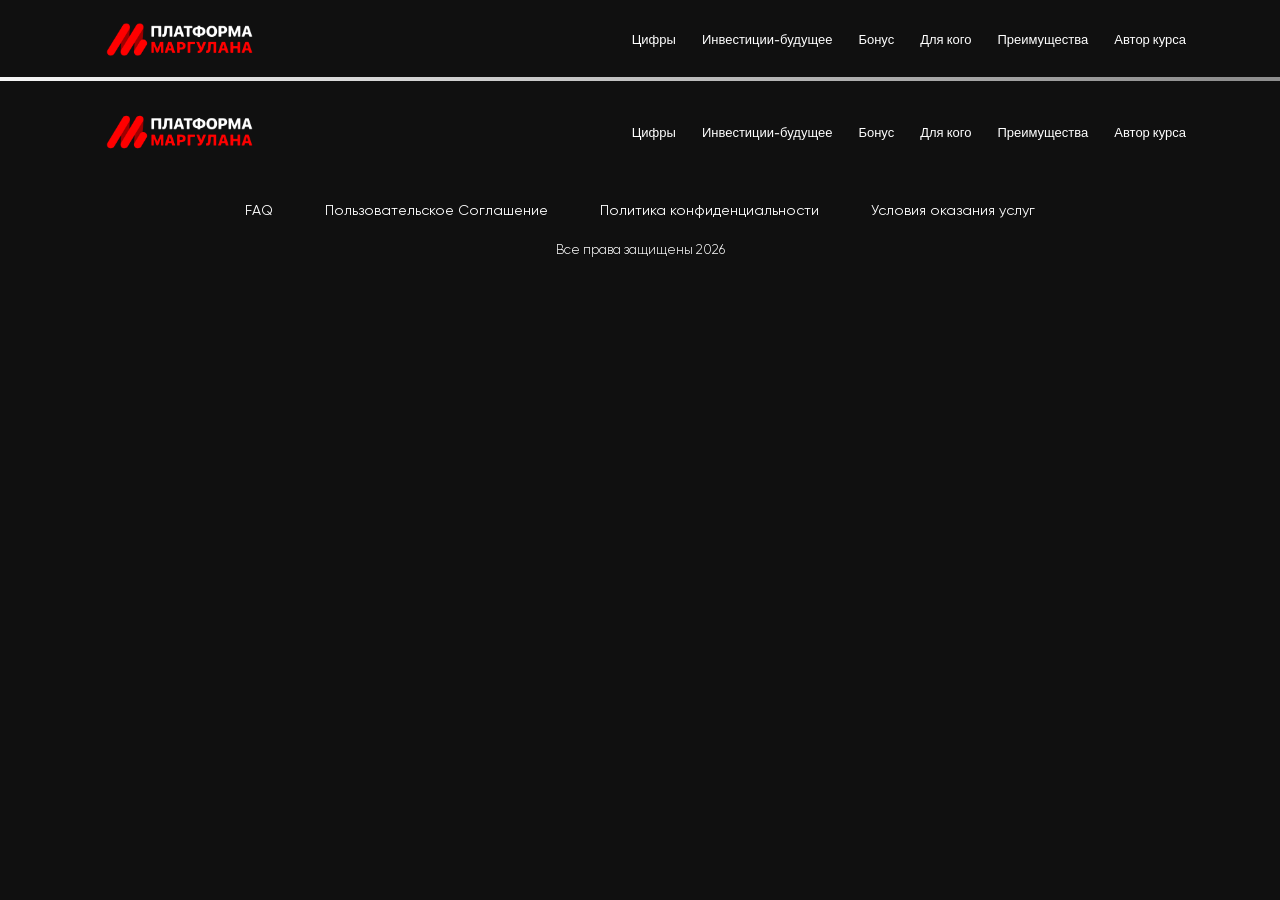
==== index.html @ f6471737 "project started header and footer the end" ====
<!DOCTYPE html>
<html lang="ru">
<head>
    <meta charset="UTF-8">
    <meta name="viewport" content="width=device-width, initial-scale=1.0">
    <title>Margulan-Platform</title>
    <!-- Swiper css -->
    <link rel="stylesheet" href="https://cdn.jsdelivr.net/npm/swiper@11/swiper-bundle.min.css" />
    <!-- Swiper css -->
    <!-- favicon -->
    <link rel="icon" href="./images/logo/favicon.svg">
    <!-- favicon -->
    <!-- fonts -->
    <link rel="preconnect" href="https://fonts.googleapis.com">
    <link rel="preconnect" href="https://fonts.gstatic.com" crossorigin>
    <link href="https://fonts.googleapis.com/css2?family=Onest:wght@100..900&family=Outfit:wght@100..900&display=swap"
        rel="stylesheet">
    <link rel="stylesheet" href="./assets/fonts/Gilroy/stylesheet.css">
    <link rel="stylesheet" href="./assets/fonts/Inter/stylesheet.css">
    <!-- fonts -->
    <!-- css link -->
    <link rel="stylesheet" href="./assets/scss/style.css">
    <!-- css link -->
</head>
<body>
    <div class="wrapper">

        <!-- header -->
        <header class="header">
            <div class="container">
                <a href="/" class="header_logo">
                    <img src="./assets/images/logo/header_logo.png" alt="">
                </a>
                <ul class="header_link">
                    <li>
                        <a href="#">
                            Цифры
                        </a>
                    </li>
                    <li>
                        <a href="#">
                            Инвестиции-будущее
                        </a>
                    </li>
                    <li>
                        <a href="#">
                            Бонус
                        </a>
                    </li>
                    <li>
                        <a href="#">
                            Для кого
                        </a>
                    </li>
                    <li>
                        <a href="#">
                            Преимущества
                        </a>
                    </li>
                    <li>
                        <a href="#">
                            Автор курса
                        </a>
                    </li>
                </ul>
                <button class="burger">
                    <svg width="40" height="40" viewBox="0 0 40 40" fill="none" xmlns="http://www.w3.org/2000/svg">
                        <path d="M6.6665 10H33.3332M11.6665 20H33.3332M16.6665 30H33.3332" stroke="url(#paint0_linear_22_1363)"
                            stroke-width="3.33333" stroke-linecap="round" stroke-linejoin="round" />
                        <defs>
                            <linearGradient id="paint0_linear_22_1363" x1="6.6665" y1="20" x2="33.3332" y2="20"
                                gradientUnits="userSpaceOnUse">
                                <stop stop-color="#FF0000" />
                                <stop offset="1" stop-color="#EB2323" />
                            </linearGradient>
                        </defs>
                    </svg>
                </button>
            </div>
        </header>
        <!-- header -->

        <!-- main -->
        <main>

            <!--  -->


        </main>
        <!-- main -->

        <!-- footer -->
        <footer class="footer">
            <div class="container">
                <div class="footer_top">
                    <a href="/" class="footer_logo">
                        <img src="./assets/images/logo/header_logo.png" alt="">
                    </a>
                    <ul class="footer_link">
                        <li>
                            <a href="#">
                                Цифры
                            </a>
                        </li>
                        <li>
                            <a href="#">
                                Инвестиции-будущее
                            </a>
                        </li>
                        <li>
                            <a href="#">
                                Бонус
                            </a>
                        </li>
                        <li>
                            <a href="#">
                                Для кого
                            </a>
                        </li>
                        <li>
                            <a href="#">
                                Преимущества
                            </a>
                        </li>
                        <li>
                            <a href="#">
                                Автор курса
                            </a>
                        </li>
                    </ul>
                </div>
                <ul class="footer_bottom">
                    <li>
                        <a href="#">
                            FAQ
                        </a>
                    </li>
                    <li>
                        <a href="./user-agreement.html">
                            Пользовательское Соглашение
                        </a>
                    </li>
                    <li>
                        <a href="./policy.html">
                            Политика конфиденциальности
                        </a>
                    </li>
                    <li>
                        <a href="./terms-service.html">
                            Условия оказания услуг
                        </a>
                    </li>
                </ul>
                <span class="end_text">
                    Все права защищены 2026
                </span>
            </div>
        </footer>
        <!-- footer -->
    </div>

    <!-- Swiper js -->
    <script src="https://cdn.jsdelivr.net/npm/swiper@11/swiper-bundle.min.js" defer></script>
    <!-- Swiper js -->
    <!-- js file -->
    <script src="./assets/scripts/main.js" defer></script>
    <!-- js file -->
</body>
</html>
---- assets/fonts/Gilroy/stylesheet.css ----
@font-face {
    font-family: 'Gilroy';
    src: url('Gilroy-ExtraBold.eot');
    src: local('Gilroy ExtraBold'), local('Gilroy-ExtraBold'),
        url('Gilroy-ExtraBold.eot?#iefix') format('embedded-opentype'),
        url('Gilroy-ExtraBold.woff') format('woff'),
        url('Gilroy-ExtraBold.ttf') format('truetype');
    font-weight: 800;
    font-style: normal;
}

@font-face {
    font-family: 'Gilroy';
    src: url('Gilroy-Heavy.eot');
    src: local('Gilroy Heavy'), local('Gilroy-Heavy'),
        url('Gilroy-Heavy.eot?#iefix') format('embedded-opentype'),
        url('Gilroy-Heavy.woff') format('woff'),
        url('Gilroy-Heavy.ttf') format('truetype');
    font-weight: 900;
    font-style: normal;
}

@font-face {
    font-family: 'Gilroy';
    src: url('Gilroy-LightItalic.eot');
    src: local('Gilroy Light Italic'), local('Gilroy-LightItalic'),
        url('Gilroy-LightItalic.eot?#iefix') format('embedded-opentype'),
        url('Gilroy-LightItalic.woff') format('woff'),
        url('Gilroy-LightItalic.ttf') format('truetype');
    font-weight: 300;
    font-style: italic;
}

@font-face {
    font-family: 'Gilroy';
    src: url('Gilroy-ThinItalic.eot');
    src: local('Gilroy Thin Italic'), local('Gilroy-ThinItalic'),
        url('Gilroy-ThinItalic.eot?#iefix') format('embedded-opentype'),
        url('Gilroy-ThinItalic.woff') format('woff'),
        url('Gilroy-ThinItalic.ttf') format('truetype');
    font-weight: 100;
    font-style: italic;
}

@font-face {
    font-family: 'Gilroy';
    src: url('Gilroy-BlackItalic.eot');
    src: local('Gilroy Black Italic'), local('Gilroy-BlackItalic'),
        url('Gilroy-BlackItalic.eot?#iefix') format('embedded-opentype'),
        url('Gilroy-BlackItalic.woff') format('woff'),
        url('Gilroy-BlackItalic.ttf') format('truetype');
    font-weight: 900;
    font-style: italic;
}

@font-face {
    font-family: 'Gilroy';
    src: url('Gilroy-BoldItalic.eot');
    src: local('Gilroy Bold Italic'), local('Gilroy-BoldItalic'),
        url('Gilroy-BoldItalic.eot?#iefix') format('embedded-opentype'),
        url('Gilroy-BoldItalic.woff') format('woff'),
        url('Gilroy-BoldItalic.ttf') format('truetype');
    font-weight: bold;
    font-style: italic;
}

@font-face {
    font-family: 'Gilroy';
    src: url('Gilroy-SemiBold.eot');
    src: local('Gilroy SemiBold'), local('Gilroy-SemiBold'),
        url('Gilroy-SemiBold.eot?#iefix') format('embedded-opentype'),
        url('Gilroy-SemiBold.woff') format('woff'),
        url('Gilroy-SemiBold.ttf') format('truetype');
    font-weight: 600;
    font-style: normal;
}

@font-face {
    font-family: 'Gilroy';
    src: url('Gilroy-UltraLightItalic.eot');
    src: local('Gilroy UltraLight Italic'), local('Gilroy-UltraLightItalic'),
        url('Gilroy-UltraLightItalic.eot?#iefix') format('embedded-opentype'),
        url('Gilroy-UltraLightItalic.woff') format('woff'),
        url('Gilroy-UltraLightItalic.ttf') format('truetype');
    font-weight: 200;
    font-style: italic;
}

@font-face {
    font-family: 'Gilroy';
    src: url('Gilroy-SemiBoldItalic.eot');
    src: local('Gilroy SemiBold Italic'), local('Gilroy-SemiBoldItalic'),
        url('Gilroy-SemiBoldItalic.eot?#iefix') format('embedded-opentype'),
        url('Gilroy-SemiBoldItalic.woff') format('woff'),
        url('Gilroy-SemiBoldItalic.ttf') format('truetype');
    font-weight: 600;
    font-style: italic;
}

@font-face {
    font-family: 'Gilroy';
    src: url('Gilroy-Light.eot');
    src: local('Gilroy Light'), local('Gilroy-Light'),
        url('Gilroy-Light.eot?#iefix') format('embedded-opentype'),
        url('Gilroy-Light.woff') format('woff'),
        url('Gilroy-Light.ttf') format('truetype');
    font-weight: 300;
    font-style: normal;
}

@font-face {
    font-family: 'Gilroy';
    src: url('Gilroy-MediumItalic.eot');
    src: local('Gilroy Medium Italic'), local('Gilroy-MediumItalic'),
        url('Gilroy-MediumItalic.eot?#iefix') format('embedded-opentype'),
        url('Gilroy-MediumItalic.woff') format('woff'),
        url('Gilroy-MediumItalic.ttf') format('truetype');
    font-weight: 500;
    font-style: italic;
}

@font-face {
    font-family: 'Gilroy';
    src: url('Gilroy-ExtraBoldItalic.eot');
    src: local('Gilroy ExtraBold Italic'), local('Gilroy-ExtraBoldItalic'),
        url('Gilroy-ExtraBoldItalic.eot?#iefix') format('embedded-opentype'),
        url('Gilroy-ExtraBoldItalic.woff') format('woff'),
        url('Gilroy-ExtraBoldItalic.ttf') format('truetype');
    font-weight: 800;
    font-style: italic;
}

@font-face {
    font-family: 'Gilroy';
    src: url('Gilroy-Regular.eot');
    src: local('Gilroy Regular'), local('Gilroy-Regular'),
        url('Gilroy-Regular.eot?#iefix') format('embedded-opentype'),
        url('Gilroy-Regular.woff') format('woff'),
        url('Gilroy-Regular.ttf') format('truetype');
    font-weight: normal;
    font-style: normal;
}

@font-face {
    font-family: 'Gilroy';
    src: url('Gilroy-HeavyItalic.eot');
    src: local('Gilroy Heavy Italic'), local('Gilroy-HeavyItalic'),
        url('Gilroy-HeavyItalic.eot?#iefix') format('embedded-opentype'),
        url('Gilroy-HeavyItalic.woff') format('woff'),
        url('Gilroy-HeavyItalic.ttf') format('truetype');
    font-weight: 900;
    font-style: italic;
}

@font-face {
    font-family: 'Gilroy';
    src: url('Gilroy-Medium.eot');
    src: local('Gilroy Medium'), local('Gilroy-Medium'),
        url('Gilroy-Medium.eot?#iefix') format('embedded-opentype'),
        url('Gilroy-Medium.woff') format('woff'),
        url('Gilroy-Medium.ttf') format('truetype');
    font-weight: 500;
    font-style: normal;
}

@font-face {
    font-family: 'Gilroy';
    src: url('Gilroy-RegularItalic.eot');
    src: local('Gilroy Regular Italic'), local('Gilroy-RegularItalic'),
        url('Gilroy-RegularItalic.eot?#iefix') format('embedded-opentype'),
        url('Gilroy-RegularItalic.woff') format('woff'),
        url('Gilroy-RegularItalic.ttf') format('truetype');
    font-weight: normal;
    font-style: italic;
}

@font-face {
    font-family: 'Gilroy';
    src: url('Gilroy-UltraLight.eot');
    src: local('Gilroy UltraLight'), local('Gilroy-UltraLight'),
        url('Gilroy-UltraLight.eot?#iefix') format('embedded-opentype'),
        url('Gilroy-UltraLight.woff') format('woff'),
        url('Gilroy-UltraLight.ttf') format('truetype');
    font-weight: 200;
    font-style: normal;
}

@font-face {
    font-family: 'Gilroy';
    src: url('Gilroy-Bold.eot');
    src: local('Gilroy Bold'), local('Gilroy-Bold'),
        url('Gilroy-Bold.eot?#iefix') format('embedded-opentype'),
        url('Gilroy-Bold.woff') format('woff'),
        url('Gilroy-Bold.ttf') format('truetype');
    font-weight: bold;
    font-style: normal;
}

@font-face {
    font-family: 'Gilroy';
    src: url('Gilroy-Thin.eot');
    src: local('Gilroy Thin'), local('Gilroy-Thin'),
        url('Gilroy-Thin.eot?#iefix') format('embedded-opentype'),
        url('Gilroy-Thin.woff') format('woff'),
        url('Gilroy-Thin.ttf') format('truetype');
    font-weight: 100;
    font-style: normal;
}

@font-face {
    font-family: 'Gilroy';
    src: url('Gilroy-Black.eot');
    src: local('Gilroy Black'), local('Gilroy-Black'),
        url('Gilroy-Black.eot?#iefix') format('embedded-opentype'),
        url('Gilroy-Black.woff') format('woff'),
        url('Gilroy-Black.ttf') format('truetype');
    font-weight: 900;
    font-style: normal;
}
---- assets/fonts/Inter/stylesheet.css ----
@font-face {
    font-family: 'Inter';
    src: url('Inter-BoldItalic.eot');
    src: local('Inter Bold Italic'), local('Inter-BoldItalic'),
        url('Inter-BoldItalic.eot?#iefix') format('embedded-opentype'),
        url('Inter-BoldItalic.woff2') format('woff2'),
        url('Inter-BoldItalic.woff') format('woff'),
        url('Inter-BoldItalic.ttf') format('truetype');
    font-weight: bold;
    font-style: italic;
}

@font-face {
    font-family: 'Inter';
    src: url('Inter-MediumItalic.eot');
    src: local('Inter Medium Italic'), local('Inter-MediumItalic'),
        url('Inter-MediumItalic.eot?#iefix') format('embedded-opentype'),
        url('Inter-MediumItalic.woff2') format('woff2'),
        url('Inter-MediumItalic.woff') format('woff'),
        url('Inter-MediumItalic.ttf') format('truetype');
    font-weight: 500;
    font-style: italic;
}

@font-face {
    font-family: 'Inter';
    src: url('Inter-ThinItalicBETA.eot');
    src: local('Inter Thin Italic BETA'), local('Inter-ThinItalicBETA'),
        url('Inter-ThinItalicBETA.eot?#iefix') format('embedded-opentype'),
        url('Inter-ThinItalicBETA.woff2') format('woff2'),
        url('Inter-ThinItalicBETA.woff') format('woff'),
        url('Inter-ThinItalicBETA.ttf') format('truetype');
    font-weight: 100;
    font-style: italic;
}

@font-face {
    font-family: 'Inter';
    src: url('Inter-Regular.eot');
    src: local('Inter Regular'), local('Inter-Regular'),
        url('Inter-Regular.eot?#iefix') format('embedded-opentype'),
        url('Inter-Regular.woff2') format('woff2'),
        url('Inter-Regular.woff') format('woff'),
        url('Inter-Regular.ttf') format('truetype');
    font-weight: normal;
    font-style: normal;
}

@font-face {
    font-family: 'Inter';
    src: url('Inter-Black.eot');
    src: local('Inter Black'), local('Inter-Black'),
        url('Inter-Black.eot?#iefix') format('embedded-opentype'),
        url('Inter-Black.woff2') format('woff2'),
        url('Inter-Black.woff') format('woff'),
        url('Inter-Black.ttf') format('truetype');
    font-weight: 900;
    font-style: normal;
}

@font-face {
    font-family: 'Inter';
    src: url('Inter-BlackItalic.eot');
    src: local('Inter Black Italic'), local('Inter-BlackItalic'),
        url('Inter-BlackItalic.eot?#iefix') format('embedded-opentype'),
        url('Inter-BlackItalic.woff2') format('woff2'),
        url('Inter-BlackItalic.woff') format('woff'),
        url('Inter-BlackItalic.ttf') format('truetype');
    font-weight: 900;
    font-style: italic;
}

@font-face {
    font-family: 'Inter';
    src: url('Inter-LightBETA.eot');
    src: local('Inter Light BETA'), local('Inter-LightBETA'),
        url('Inter-LightBETA.eot?#iefix') format('embedded-opentype'),
        url('Inter-LightBETA.woff2') format('woff2'),
        url('Inter-LightBETA.woff') format('woff'),
        url('Inter-LightBETA.ttf') format('truetype');
    font-weight: 300;
    font-style: normal;
}

@font-face {
    font-family: 'Inter';
    src: url('Inter-SemiBold.eot');
    src: local('Inter Semi Bold'), local('Inter-SemiBold'),
        url('Inter-SemiBold.eot?#iefix') format('embedded-opentype'),
        url('Inter-SemiBold.woff2') format('woff2'),
        url('Inter-SemiBold.woff') format('woff'),
        url('Inter-SemiBold.ttf') format('truetype');
    font-weight: 600;
    font-style: normal;
}

@font-face {
    font-family: 'Inter';
    src: url('Inter-ExtraBoldItalic.eot');
    src: local('Inter Extra Bold Italic'), local('Inter-ExtraBoldItalic'),
        url('Inter-ExtraBoldItalic.eot?#iefix') format('embedded-opentype'),
        url('Inter-ExtraBoldItalic.woff2') format('woff2'),
        url('Inter-ExtraBoldItalic.woff') format('woff'),
        url('Inter-ExtraBoldItalic.ttf') format('truetype');
    font-weight: 800;
    font-style: italic;
}

@font-face {
    font-family: 'Inter';
    src: url('Inter-Bold.eot');
    src: local('Inter Bold'), local('Inter-Bold'),
        url('Inter-Bold.eot?#iefix') format('embedded-opentype'),
        url('Inter-Bold.woff2') format('woff2'),
        url('Inter-Bold.woff') format('woff'),
        url('Inter-Bold.ttf') format('truetype');
    font-weight: bold;
    font-style: normal;
}

@font-face {
    font-family: 'Inter';
    src: url('Inter-ExtraLightItalicBETA.eot');
    src: local('Inter Extra Light Italic BETA'), local('Inter-ExtraLightItalicBETA'),
        url('Inter-ExtraLightItalicBETA.eot?#iefix') format('embedded-opentype'),
        url('Inter-ExtraLightItalicBETA.woff2') format('woff2'),
        url('Inter-ExtraLightItalicBETA.woff') format('woff'),
        url('Inter-ExtraLightItalicBETA.ttf') format('truetype');
    font-weight: 200;
    font-style: italic;
}

@font-face {
    font-family: 'Inter';
    src: url('Inter-ExtraLightBETA.eot');
    src: local('Inter Extra Light BETA'), local('Inter-ExtraLightBETA'),
        url('Inter-ExtraLightBETA.eot?#iefix') format('embedded-opentype'),
        url('Inter-ExtraLightBETA.woff2') format('woff2'),
        url('Inter-ExtraLightBETA.woff') format('woff'),
        url('Inter-ExtraLightBETA.ttf') format('truetype');
    font-weight: 200;
    font-style: normal;
}

@font-face {
    font-family: 'Inter';
    src: url('Inter-ExtraBold.eot');
    src: local('Inter Extra Bold'), local('Inter-ExtraBold'),
        url('Inter-ExtraBold.eot?#iefix') format('embedded-opentype'),
        url('Inter-ExtraBold.woff2') format('woff2'),
        url('Inter-ExtraBold.woff') format('woff'),
        url('Inter-ExtraBold.ttf') format('truetype');
    font-weight: 800;
    font-style: normal;
}

@font-face {
    font-family: 'Inter';
    src: url('Inter-ThinBETA.eot');
    src: local('Inter Thin BETA'), local('Inter-ThinBETA'),
        url('Inter-ThinBETA.eot?#iefix') format('embedded-opentype'),
        url('Inter-ThinBETA.woff2') format('woff2'),
        url('Inter-ThinBETA.woff') format('woff'),
        url('Inter-ThinBETA.ttf') format('truetype');
    font-weight: 100;
    font-style: normal;
}

@font-face {
    font-family: 'Inter';
    src: url('Inter-LightItalicBETA.eot');
    src: local('Inter Light Italic BETA'), local('Inter-LightItalicBETA'),
        url('Inter-LightItalicBETA.eot?#iefix') format('embedded-opentype'),
        url('Inter-LightItalicBETA.woff2') format('woff2'),
        url('Inter-LightItalicBETA.woff') format('woff'),
        url('Inter-LightItalicBETA.ttf') format('truetype');
    font-weight: 300;
    font-style: italic;
}

@font-face {
    font-family: 'Inter';
    src: url('Inter-Italic.eot');
    src: local('Inter Italic'), local('Inter-Italic'),
        url('Inter-Italic.eot?#iefix') format('embedded-opentype'),
        url('Inter-Italic.woff2') format('woff2'),
        url('Inter-Italic.woff') format('woff'),
        url('Inter-Italic.ttf') format('truetype');
    font-weight: normal;
    font-style: italic;
}

@font-face {
    font-family: 'Inter';
    src: url('Inter-SemiBoldItalic.eot');
    src: local('Inter Semi Bold Italic'), local('Inter-SemiBoldItalic'),
        url('Inter-SemiBoldItalic.eot?#iefix') format('embedded-opentype'),
        url('Inter-SemiBoldItalic.woff2') format('woff2'),
        url('Inter-SemiBoldItalic.woff') format('woff'),
        url('Inter-SemiBoldItalic.ttf') format('truetype');
    font-weight: 600;
    font-style: italic;
}

@font-face {
    font-family: 'Inter';
    src: url('Inter-Medium.eot');
    src: local('Inter Medium'), local('Inter-Medium'),
        url('Inter-Medium.eot?#iefix') format('embedded-opentype'),
        url('Inter-Medium.woff2') format('woff2'),
        url('Inter-Medium.woff') format('woff'),
        url('Inter-Medium.ttf') format('truetype');
    font-weight: 500;
    font-style: normal;
}
---- assets/scss/style.css ----
/*! normalize.css v8.0.1 | MIT License | github.com/necolas/normalize.css */
/* Document
   ========================================================================== */
/**
 * 1. Correct the line height in all browsers.
 * 2. Prevent adjustments of font size after orientation changes in iOS.
 */
html {
  line-height: 1.15; /* 1 */
  -webkit-text-size-adjust: 100%; /* 2 */
}

/* Sections
   ========================================================================== */
/**
 * Remove the margin in all browsers.
 */
body {
  margin: 0;
}

/**
 * Render the `main` element consistently in IE.
 */
main {
  display: block;
}

/**
 * Correct the font size and margin on `h1` elements within `section` and
 * `article` contexts in Chrome, Firefox, and Safari.
 */
h1 {
  font-size: 2em;
}

/* Grouping content
   ========================================================================== */
/**
 * 1. Add the correct box sizing in Firefox.
 * 2. Show the overflow in Edge and IE.
 */
hr {
  box-sizing: content-box; /* 1 */
  height: 0; /* 1 */
  overflow: visible; /* 2 */
}

/**
 * 1. Correct the inheritance and scaling of font size in all browsers.
 * 2. Correct the odd `em` font sizing in all browsers.
 */
pre {
  font-family: monospace, monospace; /* 1 */
  font-size: 1em; /* 2 */
}

/* Text-level semantics
   ========================================================================== */
/**
 * Remove the gray background on active links in IE 10.
 */
a {
  background-color: transparent;
}

/**
 * 1. Remove the bottom border in Chrome 57-
 * 2. Add the correct text decoration in Chrome, Edge, IE, Opera, and Safari.
 */
abbr[title] {
  border-bottom: none; /* 1 */
  text-decoration: underline; /* 2 */
  -webkit-text-decoration: underline dotted;
          text-decoration: underline dotted; /* 2 */
}

/**
 * Add the correct font weight in Chrome, Edge, and Safari.
 */
b,
strong {
  font-weight: bolder;
}

/**
 * 1. Correct the inheritance and scaling of font size in all browsers.
 * 2. Correct the odd `em` font sizing in all browsers.
 */
code,
kbd,
samp {
  font-family: monospace, monospace; /* 1 */
  font-size: 1em; /* 2 */
}

/**
 * Add the correct font size in all browsers.
 */
small {
  font-size: 80%;
}

/**
 * Prevent `sub` and `sup` elements from affecting the line height in
 * all browsers.
 */
sub,
sup {
  font-size: 75%;
  line-height: 0;
  position: relative;
  vertical-align: baseline;
}

sub {
  bottom: -0.25em;
}

sup {
  top: -0.5em;
}

/* Embedded content
   ========================================================================== */
/**
 * Remove the border on images inside links in IE 10.
 */
img {
  border-style: none;
}

/* Forms
   ========================================================================== */
/**
 * 1. Change the font styles in all browsers.
 * 2. Remove the margin in Firefox and Safari.
 */
button,
input,
optgroup,
select,
textarea {
  font-family: inherit; /* 1 */
  font-size: 100%; /* 1 */
  line-height: 1.15; /* 1 */
  margin: 0; /* 2 */
}

/**
 * Show the overflow in IE.
 * 1. Show the overflow in Edge.
 */
button,
input { /* 1 */
  overflow: visible;
}

/**
 * Remove the inheritance of text transform in Edge, Firefox, and IE.
 * 1. Remove the inheritance of text transform in Firefox.
 */
button,
select { /* 1 */
  text-transform: none;
}

/**
 * Correct the inability to style clickable types in iOS and Safari.
 */
button,
[type=button],
[type=reset],
[type=submit] {
  -webkit-appearance: button;
}

/**
 * Remove the inner border and padding in Firefox.
 */
button::-moz-focus-inner,
[type=button]::-moz-focus-inner,
[type=reset]::-moz-focus-inner,
[type=submit]::-moz-focus-inner {
  border-style: none;
  padding: 0;
}

/**
 * Restore the focus styles unset by the previous rule.
 */
button:-moz-focusring,
[type=button]:-moz-focusring,
[type=reset]:-moz-focusring,
[type=submit]:-moz-focusring {
  outline: 1px dotted ButtonText;
}

/**
 * Correct the padding in Firefox.
 */
fieldset {
  padding: 0.35em 0.75em 0.625em;
}

/**
 * 1. Correct the text wrapping in Edge and IE.
 * 2. Correct the color inheritance from `fieldset` elements in IE.
 * 3. Remove the padding so developers are not caught out when they zero out
 *    `fieldset` elements in all browsers.
 */
legend {
  box-sizing: border-box; /* 1 */
  color: inherit; /* 2 */
  display: table; /* 1 */
  max-width: 100%; /* 1 */
  padding: 0; /* 3 */
  white-space: normal; /* 1 */
}

/**
 * Add the correct vertical alignment in Chrome, Firefox, and Opera.
 */
progress {
  vertical-align: baseline;
}

/**
 * Remove the default vertical scrollbar in IE 10+.
 */
textarea {
  overflow: auto;
}

/**
 * 1. Add the correct box sizing in IE 10.
 * 2. Remove the padding in IE 10.
 */
[type=checkbox],
[type=radio] {
  box-sizing: border-box; /* 1 */
  padding: 0; /* 2 */
}

/**
 * Correct the cursor style of increment and decrement buttons in Chrome.
 */
[type=number]::-webkit-inner-spin-button,
[type=number]::-webkit-outer-spin-button {
  height: auto;
}

/**
 * 1. Correct the odd appearance in Chrome and Safari.
 * 2. Correct the outline style in Safari.
 */
[type=search] {
  -webkit-appearance: textfield; /* 1 */
  outline-offset: -2px; /* 2 */
}

/**
 * Remove the inner padding in Chrome and Safari on macOS.
 */
[type=search]::-webkit-search-decoration {
  -webkit-appearance: none;
}

/**
 * 1. Correct the inability to style clickable types in iOS and Safari.
 * 2. Change font properties to `inherit` in Safari.
 */
::-webkit-file-upload-button {
  -webkit-appearance: button; /* 1 */
  font: inherit; /* 2 */
}

/* Interactive
   ========================================================================== */
/*
 * Add the correct display in Edge, IE 10+, and Firefox.
 */
details {
  display: block;
}

/*
 * Add the correct display in all browsers.
 */
summary {
  display: list-item;
}

/* Misc
   ========================================================================== */
/**
 * Add the correct display in IE 10+.
 */
template {
  display: none;
}

/**
 * Add the correct display in IE 10.
 */
[hidden] {
  display: none;
}

* {
  margin: 0;
  padding: 0;
  box-sizing: border-box;
  list-style: none;
}

a {
  text-decoration: none;
  color: inherit;
  display: inline-block;
}

img {
  max-width: 100%;
}

span, label {
  display: inline-block;
}

html {
  scroll-behavior: smooth;
  font-size: 1px;
}
@media (max-width: 1850px) {
  html {
    font-size: 0.95px;
  }
}
@media (max-width: 1780px) {
  html {
    font-size: 0.9px;
  }
}
@media (max-width: 1680px) {
  html {
    font-size: 0.85px;
  }
}
@media (max-width: 1580px) {
  html {
    font-size: 0.8px;
  }
}
@media (max-width: 1480px) {
  html {
    font-size: 0.75px;
  }
}
@media (max-width: 1380px) {
  html {
    font-size: 0.7px;
  }
}
@media (max-width: 1330px) {
  html {
    font-size: 0.65px;
  }
}
@media (max-width: 1240px) {
  html {
    font-size: 0.6px;
  }
}
@media (max-width: 1140px) {
  html {
    font-size: 0.55px;
  }
}
@media (max-width: 1030px) {
  html {
    font-size: 0.5px;
  }
}
@media (max-width: 930px) {
  html {
    font-size: 0.45px;
  }
}
@media (max-width: 850px) {
  html {
    font-size: 1px;
  }
}

body {
  font-family: "Outfit", sans-serif;
  font-style: normal;
  font-display: swap;
  background: #101010;
}

body.menu-open {
  overflow: hidden;
}

input, textarea {
  outline: none;
  border: 0;
  background: transparent;
}

button {
  border: none;
  cursor: pointer;
  background: transparent;
  outline: 0;
}

address {
  font-style: normal;
}

.wrapper {
  width: 100%;
  overflow: hidden;
}

ul, ol, dl {
  list-style: none;
  padding: 0;
  margin: 0;
}

p, h1, h2, h3, h4, h5, h6 {
  padding: 0;
  margin: 0;
}

.container {
  max-width: 1720rem;
  margin: 0 auto;
  padding: 0 20rem;
}

.section_title {
  font-weight: 400;
  font-size: 67rem;
  line-height: 121%;
  text-transform: uppercase;
  color: #FFFFFF;
}
.section_title span {
  display: inline;
  background: linear-gradient(90deg, #f00 0%, #c70a0a 100%);
  background-clip: text;
  -webkit-background-clip: text;
  -webkit-text-fill-color: transparent;
}
@media (max-width: 850px) {
  .section_title {
    font-size: 28rem;
  }
}

.sub_title {
  font-weight: 300;
  font-style: Italic;
  font-size: 20rem;
  line-height: 100%;
  letter-spacing: -3%;
  text-transform: uppercase;
  color: #ACACAC;
}

.btn-white {
  width: auto;
  height: 80rem;
  display: inline-flex;
  align-items: center;
  justify-content: center;
  text-align: center;
  background: #FFFFFF;
  padding: 0 46.5rem;
  border-radius: 72rem;
  font-weight: 700;
  font-size: 24rem;
  letter-spacing: -0.02em;
  text-transform: uppercase;
  color: #C70A0A;
}
@media (max-width: 850px) {
  .btn-white {
    padding: 0 30rem;
    height: 60rem;
    font-size: 20rem;
  }
}
.btn-blue {
  background: linear-gradient(90deg, #FF0000 0%, #C70A0A 100%);
  display: inline-flex;
  align-items: center;
  justify-content: center;
  text-align: center;
  height: 80rem;
  width: auto;
  border-radius: 80rem;
  font-weight: 700;
  font-size: 26rem;
  line-height: 77%;
  text-transform: uppercase;
  color: #FFFFFF;
  padding: 0 84rem;
  transition: box-shadow 0.28s ease, transform 0.28s ease;
}
.btn-blue:hover, .btn-blue:focus-visible {
  box-shadow: 0 14rem 30rem rgba(248, 65, 65, 0.35);
  transform: translateY(-2rem);
}
@media (max-width: 850px) {
  .btn-blue {
    padding: 0 30rem;
    height: 60rem;
    font-size: 20rem;
  }
}

.form-inp {
  background: rgba(24, 23, 28, 0.64);
  position: relative;
  z-index: 1;
  border-radius: 80rem;
  overflow: hidden;
}
@media (max-width: 850px) {
  .form-inp {
    border-radius: 54rem;
  }
}
.form-inp::after {
  border-radius: 64rem;
  content: "";
  position: absolute;
  z-index: -1;
  inset: 0;
  border: 1rem solid transparent;
  background: linear-gradient(170deg, #FFFFFF, rgba(119, 119, 119, 0.2)) border-box;
  -webkit-mask: linear-gradient(#fff 0 0) padding-box, linear-gradient(#fff 0 0);
          mask: linear-gradient(#fff 0 0) padding-box, linear-gradient(#fff 0 0);
  -webkit-mask-composite: xor;
          mask-composite: exclude;
}
@media (max-width: 850px) {
  .form-inp::after {
    border-radius: 32rem;
  }
}
.form-inp input {
  width: 100%;
  height: 80rem;
  font-family: "Gilroy", sans-serif;
  font-weight: 200;
  font-size: 24rem;
  color: #FFFFFF;
  padding: 0 18rem;
}
.form-inp input::-moz-placeholder {
  color: #FFFFFF;
}
.form-inp input::placeholder {
  color: #FFFFFF;
}
@media (max-width: 850px) {
  .form-inp input {
    height: 60rem;
    font-size: 16rem;
    padding: 0 20rem;
  }
}

.section-top {
  margin-top: 150rem;
}
@media (max-width: 850px) {
  .section-top {
    margin-top: 60rem;
  }
}

.header {
  padding: 20rem 0;
  position: relative;
}
@media (max-width: 850px) {
  .header {
    padding: 12rem 0;
  }
}
.header::before {
  content: "";
  position: absolute;
  left: 0;
  bottom: 0;
  width: 100%;
  height: 3rem;
  background: linear-gradient(100.44deg, #F5F5F5 0.4%, #8F8F8F 95.78%);
}
.header .container {
  display: flex;
  align-items: center;
  justify-content: space-between;
}
.header_logo {
  width: 263rem;
  height: 82rem;
  position: relative;
  z-index: 13;
}
@media (max-width: 850px) {
  .header_logo {
    width: 128rem;
    height: 40rem;
  }
}
.header_logo img {
  width: 100%;
}
.header_link {
  display: flex;
  align-items: center;
  gap: 40rem;
}
@media (max-width: 850px) {
  .header_link {
    position: fixed;
    top: 0;
    left: -100%;
    width: 100%;
    height: 100%;
    background: #101010;
    z-index: 3;
    flex-direction: column;
    align-items: start;
    padding: 80rem 32rem 20rem 32rem;
    transition: 0.3s ease;
  }
}
.header_link.active {
  left: 0;
}
.header_link a {
  font-weight: 400;
  font-size: 20rem;
  line-height: 175%;
  color: #FFFFFF;
  transition: 0.3s ease;
}
.header_link a:hover {
  color: #C70A0A;
}
.header .burger {
  width: 40rem;
  height: 40rem;
  display: none;
  position: relative;
  z-index: 4;
}
@media (max-width: 850px) {
  .header .burger {
    display: flex;
    align-items: center;
    justify-content: center;
  }
}

.home {
  position: relative;
  z-index: 1;
  margin-top: 32rem;
}
.home-bg {
  position: absolute;
  z-index: -1;
  top: 0;
  left: 0;
  right: 0;
  margin: auto;
  width: 1794rem;
  height: 765rem;
  border: 1rem solid #8F8F8F;
  border-radius: 50rem;
  overflow: hidden;
}
@media (max-width: 850px) {
  .home-bg {
    width: calc(100% - 20rem);
    border-radius: 36rem;
  }
}
@media (max-width: 480px) {
  .home-bg {
    height: 830rem;
  }
}
.home-bg .circle_two {
  position: absolute;
  right: 40rem;
  bottom: -180rem;
  width: 470rem;
  height: 650rem;
  border-radius: 100%;
  background: linear-gradient(90deg, #f00 0%, #c70a0a 100%);
  filter: blur(80px);
  z-index: -3;
}
@media (max-width: 850px) {
  .home-bg .circle_two {
    width: 370rem;
    height: 467rem;
    left: -55rem;
    right: auto;
    bottom: auto;
    top: 388rem;
    opacity: 60%;
  }
}
.home_bg {
  position: absolute;
  top: 0;
  left: 0;
  width: 100%;
  height: 100%;
  z-index: -7;
}
.home-card {
  position: absolute;
  bottom: 0;
  right: 0;
  width: 810rem;
  z-index: 2;
}
@media (max-width: 850px) {
  .home-card {
    bottom: 0;
    width: 640rem;
  }
}
@media (max-width: 640px) {
  .home-card {
    right: -70rem;
    bottom: 110rem;
    width: 577rem;
    min-width: 465rem;
  }
}
.home_block {
  position: absolute;
  top: 230rem;
  right: 200rem;
  z-index: -2;
  width: 597rem;
  border-radius: 24rem;
  border: 1rem solid #8F8F8F;
  padding: 24rem 12rem;
  display: flex;
  gap: 30rem;
  background: rgba(0, 0, 0, 0.25);
}
@media (max-width: 850px) {
  .home_block {
    left: 15rem;
    top: 325rem;
    right: auto;
    width: 284rem;
    flex-direction: column-reverse;
    gap: 15rem;
    padding: 12rem;
  }
}
.home_block h3 {
  font-weight: 400;
  font-size: 46rem;
  line-height: 115%;
  letter-spacing: -0.06em;
  text-align: center;
  background: linear-gradient(90deg, #f00 0%, #c70a0a 100%);
  background-clip: text;
  -webkit-background-clip: text;
  -webkit-text-fill-color: transparent;
}
@media (max-width: 850px) {
  .home_block h3 {
    font-size: 32rem;
  }
}
.home_block p {
  font-family: "Gilroy", sans-serif;
  font-weight: 400;
  font-size: 20rem;
  letter-spacing: -0.05em;
  text-align: center;
  color: #d0d0d0;
}
@media (max-width: 850px) {
  .home_block p {
    font-size: 16rem;
  }
}
.home_block-text {
  width: 180rem;
  display: flex;
  flex-direction: column;
  flex-shrink: 0;
}
.home_block-imgs {
  width: 200rem;
  display: flex;
  align-items: center;
}
@media (max-width: 850px) {
  .home_block-imgs {
    width: 160rem;
  }
}
.home_block .img {
  border: 3rem solid #FF0000;
  overflow: hidden;
  width: 75rem;
  height: 75rem;
  border-radius: 50%;
  display: flex;
  flex-shrink: 0;
}
@media (max-width: 850px) {
  .home_block .img {
    width: 60rem;
    height: 60rem;
  }
}
.home_block .img:nth-child(2) {
  transform: translateX(-10rem);
}
.home_block .img:nth-child(3) {
  transform: translateX(-20rem);
}
.home_block .img img {
  width: 100%;
  height: 100%;
  -o-object-fit: cover;
     object-fit: cover;
}
.home-container {
  padding-top: 78rem;
}
@media (max-width: 850px) {
  .home-container {
    padding-top: 50rem;
  }
}
.home h1 {
  font-weight: 500;
  font-size: 67rem;
  line-height: 100%;
  letter-spacing: -6%;
  text-transform: uppercase;
  color: #fdfdfd;
  max-width: 860rem;
}
@media (max-width: 850px) {
  .home h1 {
    font-size: 32rem;
  }
}
.home h1 span {
  display: inline;
  background: linear-gradient(90deg, #f00 0%, #c70a0a 100%);
  background-clip: text;
  -webkit-background-clip: text;
  -webkit-text-fill-color: transparent;
}
.home .two_title {
  font-family: "Gilroy", sans-serif;
  font-weight: 400;
  font-size: 32rem;
  letter-spacing: -0.02em;
  color: #e6e6e6;
  max-width: 720rem;
  margin-top: 20rem;
}
@media (max-width: 850px) {
  .home .two_title {
    font-size: 20rem;
    margin: 18rem 0 50rem 0;
  }
}
.home .contact-form {
  margin-top: 60rem;
  padding: 32rem 30rem;
  background: linear-gradient(90deg, #FF0000 0%, #C70A0A 100%);
  border: 1rem solid rgba(119, 119, 119, 0.2);
  width: 1220rem;
}
@media (max-width: 850px) {
  .home .contact-form {
    margin-top: 320rem;
    padding: 24rem 10rem;
    width: calc(100% + 10rem);
    transform: translateX(-5rem);
  }
}
.home .contact-form h3 {
  font-size: 53rem;
  max-width: 100%;
}
@media (max-width: 850px) {
  .home .contact-form h3 {
    font-size: 28rem;
  }
}
.home .contact-form h4 {
  margin-bottom: 40rem;
}
.home .contact-form .form-group {
  margin-bottom: 0;
}

.people {
  position: relative;
  padding: 100rem 0 190rem 0;
  overflow: hidden;
}
@media (max-width: 850px) {
  .people {
    padding: 80rem 0 0 0;
  }
}
.people .container {
  position: relative;
}
.people_img {
  position: absolute;
  right: -65rem;
  bottom: -340rem;
  width: 730rem;
}
@media (max-width: 850px) {
  .people_img {
    display: none;
  }
}
.people_text {
  max-width: 965rem;
}
.people_text .section_title {
  font-weight: 500;
  font-size: 67rem;
  margin-bottom: 60rem;
  letter-spacing: -0.06em;
}
.people_text .section_title span {
  display: inline;
}
@media (max-width: 850px) {
  .people_text .section_title {
    font-size: 28rem;
    letter-spacing: 0;
    margin-bottom: 48rem;
  }
}
.people_text h3 {
  font-family: "Gilroy", sans-serif;
  font-weight: 400;
  font-size: 32rem;
  color: #e6e6e6;
  max-width: 520rem;
}
@media (max-width: 850px) {
  .people_text h3 {
    display: none;
  }
}
.people_text .people_img_mobile {
  display: none;
}
@media (max-width: 850px) {
  .people_text .people_img_mobile {
    display: block;
    width: 100%;
  }
}
.people_text ul {
  display: grid;
  grid-template-columns: repeat(2, 1fr);
  gap: 32rem;
  margin: 32rem 0;
}
@media (max-width: 850px) {
  .people_text ul {
    grid-template-columns: repeat(1, 1fr);
    border-radius: 16rem;
    background: #101010;
    border: 1rem solid rgb(143, 143, 143);
    gap: 24rem;
    margin: 0 0 32rem 0;
    padding: 12rem;
  }
}
.people_text ul li {
  display: flex;
  align-items: center;
  gap: 12rem;
}
.people_text ul img {
  width: 42rem;
  height: 42rem;
  display: flex;
  flex-shrink: 0;
}
.people_text ul span {
  font-family: "Gilroy", sans-serif;
  font-weight: 400;
  font-size: 24rem;
  color: #FFFFFF;
  max-width: 280rem;
}
@media (max-width: 850px) {
  .people_text ul span {
    max-width: 100%;
    font-size: 18rem;
  }
}
.people_text blockquote {
  font-family: "Gilroy", sans-serif;
  font-weight: 700;
  font-size: 32rem;
  letter-spacing: -0.02em;
  text-align: center;
  color: #e6e6e6;
  padding: 18rem 32rem;
  border-radius: 24rem;
  background: linear-gradient(90deg, #f00 0%, #c70a0a 100%);
}
@media (max-width: 850px) {
  .people_text blockquote {
    font-size: 20rem;
  }
}

.system {
  padding: 150rem 0;
}
@media (max-width: 850px) {
  .system {
    padding: 80rem 0;
  }
}
.system_head {
  display: flex;
  align-items: center;
  justify-content: center;
  margin-bottom: 60rem;
}
@media (max-width: 850px) {
  .system_head {
    margin-bottom: 48rem;
  }
}
.system_head .section_title {
  font-weight: 500;
  max-width: 990rem;
  text-align: center;
}
.system_in {
  display: grid;
  grid-template-columns: repeat(3, 1fr);
  gap: 20rem;
}
@media (max-width: 850px) {
  .system_in {
    grid-template-columns: repeat(2, 1fr);
  }
}
@media (max-width: 640px) {
  .system_in {
    grid-template-columns: repeat(1, 1fr);
  }
}
.system_card {
  background: #18171C;
  border-radius: 35rem;
  padding: 14rem;
  position: relative;
  z-index: 1;
  display: flex;
  flex-direction: column;
  justify-content: space-between;
}
.system_card::after {
  border-radius: 35rem;
  content: "";
  position: absolute;
  z-index: -1;
  inset: 0;
  border: 1rem solid transparent;
  background: linear-gradient(138.86deg, #FFFFFF 0.53%, rgba(119, 119, 119, 0.2) 99.47%);
  -webkit-mask: linear-gradient(#fff 0 0) padding-box, linear-gradient(#fff 0 0);
          mask: linear-gradient(#fff 0 0) padding-box, linear-gradient(#fff 0 0);
  -webkit-mask-composite: xor;
          mask-composite: exclude;
}
@media (max-width: 850px) {
  .system_card::after {
    border-radius: 24rem;
  }
}
@media (max-width: 850px) {
  .system_card {
    border-radius: 24rem;
    padding: 10rem;
  }
}
.system_card-text {
  padding: 10rem;
  margin-bottom: 24rem;
}
.system_card-img {
  position: relative;
}
.system_card-img .play {
  position: absolute;
  top: 50%;
  left: 50%;
  transform: translate(-50%, -50%);
  width: 100rem;
  height: 100rem;
  border-radius: 50%;
  background: linear-gradient(90deg, #FF0000 0%, #C70A0A 100%);
  display: flex;
  align-items: center;
  justify-content: center;
  z-index: 2;
  opacity: 60%;
}
@media (max-width: 850px) {
  .system_card-img .play {
    width: 60rem;
    height: 60rem;
  }
}
.system_card-img .play svg {
  width: 40rem;
  height: 40rem;
}
@media (max-width: 850px) {
  .system_card-img .play svg {
    width: 24rem;
    height: 24rem;
  }
}
.system_card h3 {
  font-family: "Gilroy", sans-serif;
  font-weight: 300;
  font-size: 24rem;
  letter-spacing: -0.06em;
  color: #EBEBEC;
  margin-bottom: 20rem;
}
@media (max-width: 850px) {
  .system_card h3 {
    font-size: 18rem;
  }
}
.system_card h2 {
  font-weight: 400;
  font-size: 28rem;
  line-height: 100%;
  color: #FDFDFD;
}
@media (max-width: 850px) {
  .system_card h2 {
    font-size: 22rem;
  }
}
.system_card img {
  border-radius: 30rem;
  height: 280rem;
  width: 100%;
  -o-object-fit: cover;
     object-fit: cover;
}
@media (max-width: 850px) {
  .system_card img {
    border-radius: 20rem;
  }
}
.system .btn-blue {
  margin: 60rem auto 0 auto;
  display: block;
}
@media (max-width: 850px) {
  .system .btn-blue {
    width: 100%;
  }
}

.money {
  padding: 100rem 0;
  background-image: url("../images/money_bg.png");
  background-repeat: no-repeat;
  background-size: cover;
}
@media (max-width: 850px) {
  .money {
    padding: 32rem 0;
    margin: 80rem 0 0 0;
  }
}
.money .container {
  display: grid;
  align-items: start;
  grid-template-columns: repeat(2, 1fr);
  gap: 70rem;
}
@media (max-width: 850px) {
  .money .container {
    display: flex;
    flex-direction: column-reverse;
  }
}
.money_img {
  overflow: hidden;
  width: 800rem;
  border-radius: 47rem;
  border: 3rem solid rgb(143, 143, 143);
}
@media (max-width: 850px) {
  .money_img {
    width: 100%;
    height: 500rem;
    border-radius: 24rem;
  }
}
@media (max-width: 480px) {
  .money_img {
    height: 335rem;
  }
}
.money_img img {
  width: 100%;
  height: 100%;
  -o-object-fit: cover;
     object-fit: cover;
  -o-object-position: center;
     object-position: center;
}
@media (max-width: 850px) {
  .money_img img {
    -o-object-position: top center;
       object-position: top center;
  }
}
.money_text h2 {
  font-weight: 600;
  font-size: 54rem;
  letter-spacing: -0.03em;
  text-transform: uppercase;
  color: #fdfdfd;
  margin-bottom: 60rem;
}
@media (max-width: 850px) {
  .money_text h2 {
    font-size: 28rem;
    margin-bottom: 48rem;
  }
}
.money_text h3 {
  font-family: "Inter", sans-serif;
  font-weight: 500;
  font-size: 40rem;
  letter-spacing: -0.06em;
  color: #fff;
}
@media (max-width: 850px) {
  .money_text h3 {
    font-size: 24rem;
  }
}
.money_text ul {
  display: flex;
  flex-direction: column;
  gap: 32rem;
  padding-left: 64rem;
  margin: 40rem 0;
  position: relative;
}
@media (max-width: 850px) {
  .money_text ul {
    gap: 24rem;
    margin: 24rem 0;
    padding-left: 36rem;
  }
}
.money_text ul::after {
  content: "";
  position: absolute;
  left: 14rem;
  height: calc(100% - 10rem);
  top: 0;
  bottom: 0;
  margin: auto;
  background: #FFFFFF;
  width: 3rem;
}
@media (max-width: 850px) {
  .money_text ul::after {
    height: calc(100% - 20rem);
  }
}
.money_text ul li {
  font-family: "Gilroy", sans-serif;
  font-weight: 300;
  font-size: 36rem;
  letter-spacing: -0.06em;
  color: #FFFFFF;
  position: relative;
}
@media (max-width: 850px) {
  .money_text ul li {
    font-size: 18rem;
  }
}
.money_text ul li::after {
  content: "";
  position: absolute;
  left: -64rem;
  top: 0;
  bottom: 0;
  margin: auto;
  width: 27rem;
  height: 27rem;
  background: linear-gradient(90deg, #FF0000 0%, #C70A0A 100%);
  border-radius: 50%;
  border: 2rem solid #FFFFFF;
  z-index: 2;
}
@media (max-width: 850px) {
  .money_text ul li::after {
    width: 24rem;
    height: 24rem;
    left: -34rem;
  }
}
.money_text p {
  font-family: "Inter", sans-serif;
  font-weight: 300;
  font-size: 28rem;
  letter-spacing: -0.06em;
  color: #FFFFFF;
}
@media (max-width: 850px) {
  .money_text p {
    font-size: 20rem;
  }
}
.money_text h4 {
  padding: 18rem 32rem;
  border-radius: 24rem;
  border: 1rem solid #FFFFFF;
  font-family: var(--font-family);
  font-weight: 700;
  font-size: 32rem;
  letter-spacing: -0.02em;
  text-align: center;
  color: #e6e6e6;
  width: -moz-max-content;
  width: max-content;
  margin: 32rem 0 60rem 0;
}
@media (max-width: 850px) {
  .money_text h4 {
    font-size: 24rem;
    margin: 32rem 0 48rem 0;
    width: auto;
  }
}
.money_text .btn-blue {
  width: 320rem;
  height: 72rem;
  font-size: 22rem;
  padding: 10rem;
}
@media (max-width: 850px) {
  .money_text .btn-blue {
    width: 100%;
  }
}

.structure {
  padding: 80rem 0;
  background: #3F0000;
}
@media (max-width: 850px) {
  .structure {
    padding: 40rem 0;
  }
}
.structure .section_title {
  font-weight: 500;
  text-transform: uppercase;
  text-align: center;
  margin-bottom: 70rem;
}
@media (max-width: 850px) {
  .structure .section_title {
    margin-bottom: 32rem;
  }
}
.structure_in {
  position: relative;
  max-width: 1540rem;
  margin: auto;
}
@media (max-width: 850px) {
  .structure_in {
    padding-left: 32rem;
    display: flex;
    flex-direction: column;
    gap: 28rem;
  }
}
.structure_in .numbers {
  position: absolute;
  top: 0;
  left: 0;
  right: 0;
  margin: auto;
  height: 70%;
  width: 5rem;
  background: linear-gradient(90deg, #FF0000 0%, #C70A0A 100%);
  display: flex;
  align-items: center;
  flex-direction: column;
  justify-content: space-between;
}
@media (max-width: 850px) {
  .structure_in .numbers {
    right: auto;
    left: 0;
  }
}
.structure_in .numbers .number_block {
  font-weight: 700;
  font-style: Bold;
  font-size: 45rem;
  line-height: 100%;
  text-transform: uppercase;
  color: #FFFFFF;
  display: flex;
  align-items: center;
  justify-content: center;
  background: linear-gradient(90deg, #FF0000 0%, #C70A0A 100%);
  width: 60rem;
  height: 60rem;
  border-radius: 50%;
}
@media (max-width: 850px) {
  .structure_in .numbers .number_block {
    font-weight: 500;
    width: 36rem;
    height: 36rem;
    font-size: 27rem;
  }
}
.structure_block {
  width: 690rem;
  border: 1px solid rgba(0, 0, 0, 0.26);
  border-radius: 32rem;
  padding: 22rem 16rem;
  background: #FFFFFF;
}
@media (max-width: 850px) {
  .structure_block {
    width: 100%;
    padding: 12rem;
    border-radius: 24rem;
  }
}
.structure_block:nth-child(even) {
  margin-left: auto;
}
@media (max-width: 850px) {
  .structure_block:nth-child(even) {
    margin-left: 0;
  }
}
.structure_block h3 {
  font-weight: 700;
  font-size: 24rem;
  line-height: 130%;
  text-transform: uppercase;
  margin-bottom: 16rem;
}
.structure_block h3 span {
  background: linear-gradient(90deg, #f00 0%, #c70a0a 100%);
  background-clip: text;
  -webkit-background-clip: text;
  -webkit-text-fill-color: transparent;
  display: block;
}
@media (max-width: 850px) {
  .structure_block h3 {
    font-weight: 500;
    font-size: 18rem;
    margin-bottom: 8rem;
  }
}
.structure_block ul {
  display: flex;
  flex-direction: column;
  margin-bottom: 16rem;
}
.structure_block ul li {
  font-family: "Gilroy", sans-serif;
  font-weight: 400;
  font-size: 24rem;
  color: rgba(0, 0, 0, 0.8);
}
@media (max-width: 850px) {
  .structure_block ul li {
    font-size: 16rem;
  }
}
.structure_block_end {
  padding: 18rem 32rem;
  border-radius: 20rem;
  background: linear-gradient(90deg, #FF0000 0%, #C70A0A 100%);
}
@media (max-width: 850px) {
  .structure_block_end {
    padding: 18rem 12rem;
  }
}
.structure_block_end h4 {
  font-family: "Gilroy", sans-serif;
  font-weight: 700;
  font-size: 24rem;
  letter-spacing: -0.02em;
  color: #e6e6e6;
  margin-bottom: 12rem;
}
@media (max-width: 850px) {
  .structure_block_end h4 {
    font-size: 18rem;
    margin-bottom: 6rem;
  }
}
.structure_block_end p {
  font-family: "Gilroy", sans-serif;
  font-weight: 500;
  font-size: 20rem;
  letter-spacing: -0.02em;
  color: #e6e6e6;
}
@media (max-width: 850px) {
  .structure_block_end p {
    font-size: 16rem;
  }
}

.contact {
  padding: 150rem 0;
}
@media (max-width: 850px) {
  .contact {
    padding: 80rem 0 50rem 0;
  }
}
.contact .container {
  position: relative;
}
.contact_text {
  max-width: 800rem;
  display: flex;
  flex-direction: column;
  gap: 24rem;
  margin-bottom: 100rem;
}
@media (max-width: 850px) {
  .contact_text {
    margin-bottom: 0;
    gap: 16rem;
  }
}
.contact_text h2 {
  font-weight: 600;
  font-size: 67rem;
  line-height: 113%;
  letter-spacing: -0.03em;
  text-transform: uppercase;
  color: #fdfdfd;
}
@media (max-width: 850px) {
  .contact_text h2 {
    font-size: 32rem;
  }
}
.contact_text p {
  font-family: "Inter", sans-serif;
  font-weight: 200;
  font-size: 32rem;
  letter-spacing: -0.06em;
  color: #FFFFFF;
}
.contact_text p b {
  font-weight: 500;
}
@media (max-width: 850px) {
  .contact_text p {
    font-size: 20rem;
  }
}
.contact_text ul {
  padding-left: 20rem;
}
.contact_text ul li {
  list-style-type: disc;
  font-family: "Inter", sans-serif;
  font-weight: 200;
  font-size: 28rem;
  line-height: 129%;
  letter-spacing: -0.06em;
  color: #FFFFFF;
}
@media (max-width: 850px) {
  .contact_text ul li {
    font-size: 18rem;
  }
}
.contact_text .btn-blue {
  padding: 18rem 32rem;
  border-radius: 20rem;
  border: 1rem solid #FFFFFF;
  width: -moz-max-content;
  width: max-content;
}
@media (max-width: 850px) {
  .contact_text .btn-blue {
    width: 100%;
    text-align: center;
    line-height: 100%;
  }
}
.contact_img {
  position: absolute;
  top: -100rem;
  right: -60rem;
  width: 1200rem;
  height: 1024rem;
}
@media (max-width: 850px) {
  .contact_img {
    position: relative;
    width: 572rem;
    height: 438rem;
    right: 0;
    left: 0;
    margin: auto;
    top: 0;
  }
}
@media (max-width: 640px) {
  .contact_img {
    left: 50%;
    transform: translateX(-50%);
  }
}
.contact_img img {
  width: 100%;
}
.contact_img .circle {
  position: absolute;
  right: 150rem;
  bottom: -100rem;
  width: 872rem;
  height: 800rem;
  background: linear-gradient(90deg, #FF0000 0%, #C70A0A 100%);
  opacity: 60%;
  filter: blur(80px);
  border-radius: 100%;
  z-index: -1;
}
@media (max-width: 850px) {
  .contact_img .circle {
    width: 572rem;
    height: 283rem;
    bottom: 0;
    right: auto;
    left: 0;
  }
}
.contact-form {
  background: #4B0202;
  padding: 56rem 56rem 49rem 56rem;
  border-radius: 65rem;
  overflow: hidden;
  position: relative;
  z-index: 1;
}
@media (max-width: 850px) {
  .contact-form {
    padding: 28rem 10rem 90rem 10rem;
    border-radius: 24rem;
    transform: translateY(-20rem);
  }
}
.contact-form::after {
  border-radius: 64rem;
  content: "";
  position: absolute;
  z-index: -1;
  inset: 0;
  border: 1rem solid transparent;
  background: linear-gradient(170deg, #FFFFFF, rgba(119, 119, 119, 0.2)) border-box;
  -webkit-mask: linear-gradient(#fff 0 0) padding-box, linear-gradient(#fff 0 0);
          mask: linear-gradient(#fff 0 0) padding-box, linear-gradient(#fff 0 0);
  -webkit-mask-composite: xor;
          mask-composite: exclude;
}
@media (max-width: 850px) {
  .contact-form::after {
    border-radius: 24rem;
  }
}
.contact-form h3 {
  font-weight: 400;
  font-size: 67rem;
  line-height: 113%;
  letter-spacing: -0.03em;
  text-transform: uppercase;
  color: #fdfdfd;
  max-width: 985rem;
  margin-bottom: 20rem;
}
@media (max-width: 850px) {
  .contact-form h3 {
    font-size: 28rem;
    max-width: 100%;
    text-align: center;
  }
}
@media (max-width: 850px) {
  .contact-form h3 br {
    display: none;
  }
}
.contact-form h4 {
  font-family: "Gilroy", sans-serif;
  font-weight: 300;
  font-size: 32rem;
  letter-spacing: -0.06em;
  color: #fff;
  margin-bottom: 66rem;
}
@media (max-width: 850px) {
  .contact-form h4 {
    font-weight: 200;
    text-align: center;
    font-size: 20rem;
    margin-bottom: 20rem;
  }
}
.contact-form .form-group {
  display: grid;
  grid-template-columns: repeat(3, 1fr);
  gap: 28rem;
  max-width: 1316rem;
  margin-bottom: 30rem;
}
@media (max-width: 850px) {
  .contact-form .form-group {
    grid-template-columns: repeat(1, 1fr);
    gap: 16rem;
    max-width: 100%;
    margin-bottom: 24rem;
  }
}
.contact-form .btn-blue {
  padding: 0;
}
.contact-form li {
  font-family: "Gilroy", sans-serif;
  font-weight: 200;
  font-size: 18rem;
  color: #f9f9f9;
}
@media (max-width: 850px) {
  .contact-form li {
    font-size: 14rem;
  }
}

.policy {
  margin: 80rem 0;
}
@media (max-width: 850px) {
  .policy {
    margin: 30rem 0;
  }
}
.policy .container {
  max-width: 1220rem;
}
.policy h1 {
  font-family: "Onest", sans-serif;
  font-weight: 900;
  font-size: 60rem;
  text-transform: uppercase;
  text-align: center;
  text-transform: uppercase;
  background: linear-gradient(90deg, #f00 0%, #c70a0a 100%);
  background-clip: text;
  -webkit-background-clip: text;
  -webkit-text-fill-color: transparent;
  margin-bottom: 48rem;
}
@media (max-width: 850px) {
  .policy h1 {
    font-size: 32rem;
    margin-bottom: 32rem;
  }
}
@media (max-width: 480px) {
  .policy h1 {
    font-size: 20rem;
    margin-bottom: 24rem;
  }
}
.policy_in {
  display: flex;
  flex-direction: column;
  gap: 32rem;
}
@media (max-width: 850px) {
  .policy_in {
    gap: 24rem;
  }
}
.policy_block p, .policy_block li {
  font-family: "Gilroy", sans-serif;
  font-weight: 300;
  font-size: 22rem;
  line-height: 120%;
  color: #E6E6E6;
}
@media (max-width: 850px) {
  .policy_block p, .policy_block li {
    font-size: 16rem;
  }
}
.policy_block ul {
  display: flex;
  flex-direction: column;
  gap: 8rem;
}
.policy_block p {
  margin-bottom: 32rem;
}
@media (max-width: 850px) {
  .policy_block p {
    margin-bottom: 16rem;
  }
}
.policy .title {
  display: flex;
  align-items: center;
  gap: 24rem;
  margin-bottom: 16rem;
}
@media (max-width: 850px) {
  .policy .title {
    gap: 12rem;
    margin-bottom: 12rem;
  }
}
.policy .title .number {
  flex-shrink: 0;
  width: 42rem;
  height: 42rem;
  border-radius: 50%;
  display: flex;
  align-items: center;
  justify-content: center;
  background: linear-gradient(90deg, #FF0000 0%, #C70A0A 100%);
}
@media (max-width: 850px) {
  .policy .title .number {
    width: 30rem;
    height: 30rem;
  }
}
.policy .title .number span {
  font-family: "Gilroy", sans-serif;
  font-weight: 700;
  font-size: 28rem;
  color: #000000;
}
@media (max-width: 850px) {
  .policy .title .number span {
    font-size: 18rem;
  }
}
.policy .title h3 {
  font-family: "Gilroy", sans-serif;
  font-weight: 500;
  font-size: 32rem;
  color: #E6E6E6;
}
@media (max-width: 850px) {
  .policy .title h3 {
    font-size: 20rem;
  }
}

.footer {
  padding: 40rem 0;
  position: relative;
}
.footer::before {
  content: "";
  position: absolute;
  left: 0;
  top: 0;
  width: 100%;
  height: 3rem;
  background: linear-gradient(100.44deg, #F5F5F5 0.4%, #8F8F8F 95.78%);
}
.footer_top {
  display: flex;
  align-items: center;
  justify-content: space-between;
  gap: 40rem;
  margin-bottom: 60rem;
}
@media (max-width: 850px) {
  .footer_top {
    flex-direction: column;
  }
}
.footer_logo {
  width: 263rem;
  height: 82rem;
}
.footer_logo img {
  width: 100%;
}
.footer_link {
  display: flex;
  align-items: center;
  gap: 40rem;
}
@media (max-width: 850px) {
  .footer_link {
    flex-direction: column;
    gap: 22rem;
  }
}
.footer_link a {
  font-weight: 400;
  font-size: 20rem;
  line-height: 175%;
  color: #FFFFFF;
  transition: 0.3s ease;
}
.footer_link a:hover {
  color: #C70A0A;
}
.footer_bottom {
  display: flex;
  align-items: center;
  justify-content: center;
  gap: 80rem;
  margin-bottom: 32rem;
}
@media (max-width: 850px) {
  .footer_bottom {
    flex-direction: column;
    text-align: center;
    gap: 24rem;
  }
}
.footer_bottom a {
  font-family: "Gilroy", sans-serif;
  font-weight: 400;
  font-size: 22rem;
  line-height: 175%;
  color: #FFFFFF;
  transition: 0.3s ease;
}
.footer_bottom a:hover {
  color: #C70A0A;
}
.footer .end_text {
  font-family: "Gilroy", sans-serif;
  font-weight: 300;
  font-size: 20rem;
  text-align: center;
  color: #FFFFFF;
  display: block;
}/*# sourceMappingURL=style.css.map */
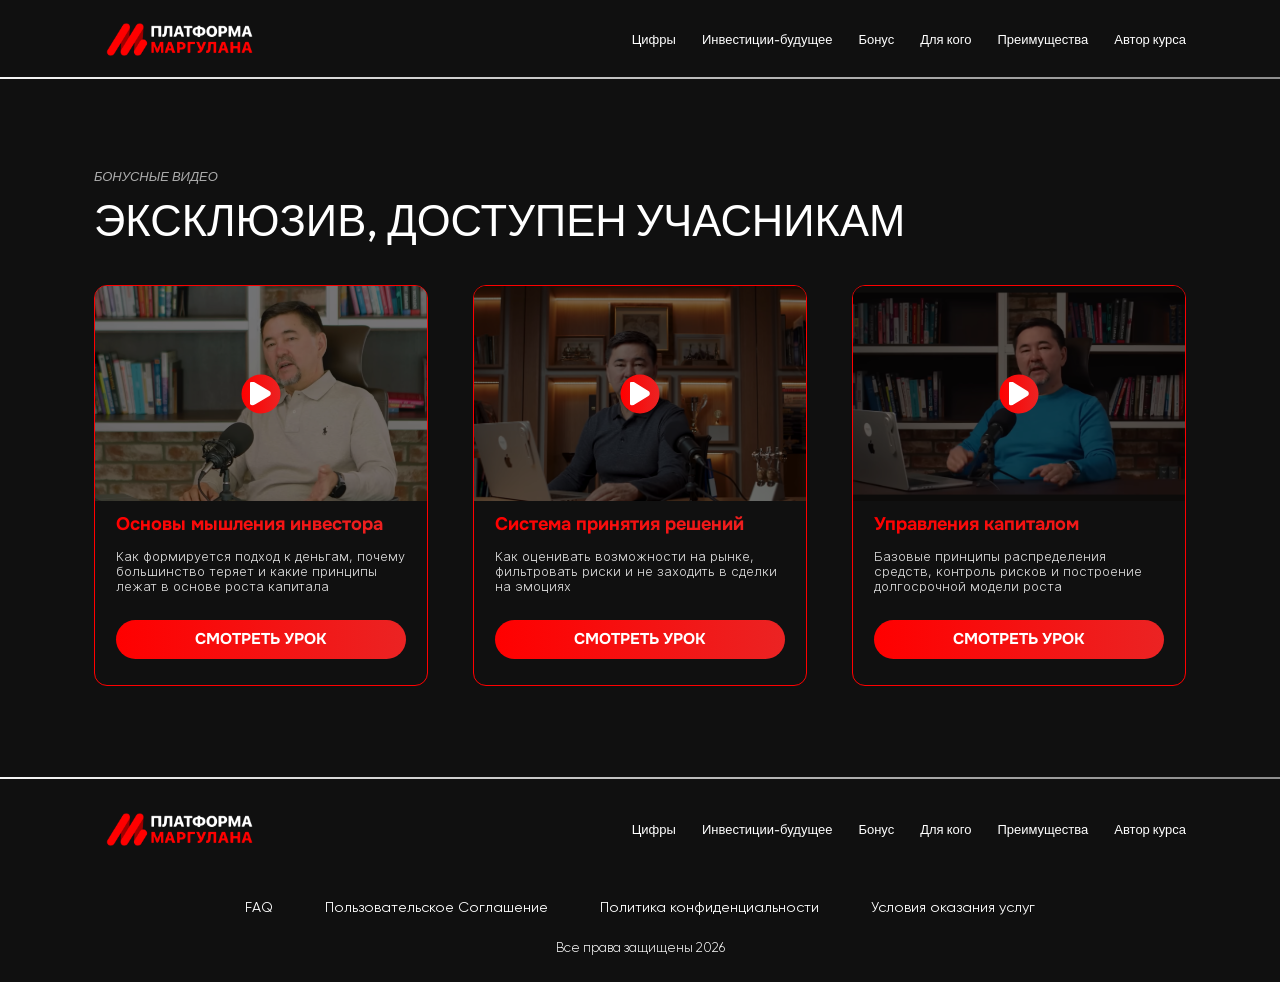
==== commit 74fa783f: "video section the end" ====
--- a/index.html
+++ b/index.html
@@ -83,14 +83,86 @@
         <!-- main -->
         <main>
 
-            <!--  -->
+            <!-- video -->
+            <section class="video section-top">
+                <div class="container">
+                    <div class="section_head">
+                        <h3 class="sub_title">
+                            Бонусные видео
+                        </h3>
+                        <h2 class="section_title">
+                            Эксклюзив, доступен учасникам
+                        </h2>
+                    </div>
+                    <div class="video_cards">
+                        <div class="video_card">
+                            <div class="video_card-img">
+                                <button class="play">
+                                    <img src="./assets/images/play_icon.svg" alt="">
+                                </button>
+                                <img src="./assets/images/video1.png" alt="">
+                            </div>
+                            <div class="video_card-text">
+                                <h3>
+                                    Основы мышления инвестора
+                                </h3>
+                                <p>
+                                    Как формируется подход к деньгам, почему большинство теряет и какие принципы лежат в основе роста капитала
+                                </p>
+                                <button class="btn-red">
+                                    Смотреть урок
+                                </button>
+                            </div>
+                        </div>
+                        <div class="video_card">
+                            <div class="video_card-img">
+                                <button class="play">
+                                    <img src="./assets/images/play_icon.svg" alt="">
+                                </button>
+                                <img src="./assets/images/video2.png" alt="">
+                            </div>
+                            <div class="video_card-text">
+                                <h3>
+                                    Система принятия решений
+                                </h3>
+                                <p>
+                                    Как оценивать возможности на рынке, фильтровать риски и не заходить в сделки на эмоциях
+                                </p>
+                                <button class="btn-red">
+                                    Смотреть урок
+                                </button>
+                            </div>
+                        </div>
+                        <div class="video_card">
+                            <div class="video_card-img">
+                                <button class="play">
+                                    <img src="./assets/images/play_icon.svg" alt="">
+                                </button>
+                                <img src="./assets/images/video3.png" alt="">
+                            </div>
+                            <div class="video_card-text">
+                                <h3>
+                                    Управления капиталом
+                                </h3>
+                                <p>
+                                    Базовые принципы распределения средств, контроль рисков и построение долгосрочной модели роста
+                                </p>
+                                <button class="btn-red">
+                                    Смотреть урок
+                                </button>
+                            </div>
+                        </div>
+                    </div>
+                </div>
+            </section>
+            <!-- video -->
 
 
         </main>
         <!-- main -->
 
         <!-- footer -->
-        <footer class="footer">
+        <footer class="footer section-top">
             <div class="container">
                 <div class="footer_top">
                     <a href="/" class="footer_logo">
--- a/assets/scss/style.css
+++ b/assets/scss/style.css
@@ -459,7 +459,7 @@
 }
 @media (max-width: 850px) {
   .section_title {
-    font-size: 28rem;
+    font-size: 26rem;
   }
 }
 
@@ -471,6 +471,11 @@
   letter-spacing: -3%;
   text-transform: uppercase;
   color: #ACACAC;
+}
+@media (max-width: 850px) {
+  .sub_title {
+    font-size: 16rem;
+  }
 }
 
 .btn-white {
@@ -496,94 +501,41 @@
     font-size: 20rem;
   }
 }
-.btn-blue {
-  background: linear-gradient(90deg, #FF0000 0%, #C70A0A 100%);
-  display: inline-flex;
-  align-items: center;
-  justify-content: center;
+.btn-red {
+  padding: 20rem 50rem;
+  font-family: "Onest", sans-serif;
+  font-weight: 700;
+  font-style: Bold;
+  font-size: 22rem;
+  line-height: 100%;
+  letter-spacing: -2%;
   text-align: center;
-  height: 80rem;
-  width: auto;
-  border-radius: 80rem;
-  font-weight: 700;
-  font-size: 26rem;
-  line-height: 77%;
   text-transform: uppercase;
   color: #FFFFFF;
-  padding: 0 84rem;
-  transition: box-shadow 0.28s ease, transform 0.28s ease;
-}
-.btn-blue:hover, .btn-blue:focus-visible {
-  box-shadow: 0 14rem 30rem rgba(248, 65, 65, 0.35);
-  transform: translateY(-2rem);
-}
-@media (max-width: 850px) {
-  .btn-blue {
-    padding: 0 30rem;
-    height: 60rem;
-    font-size: 20rem;
-  }
-}
-
-.form-inp {
-  background: rgba(24, 23, 28, 0.64);
-  position: relative;
-  z-index: 1;
-  border-radius: 80rem;
-  overflow: hidden;
-}
-@media (max-width: 850px) {
-  .form-inp {
-    border-radius: 54rem;
-  }
-}
-.form-inp::after {
-  border-radius: 64rem;
-  content: "";
-  position: absolute;
-  z-index: -1;
-  inset: 0;
-  border: 1rem solid transparent;
-  background: linear-gradient(170deg, #FFFFFF, rgba(119, 119, 119, 0.2)) border-box;
-  -webkit-mask: linear-gradient(#fff 0 0) padding-box, linear-gradient(#fff 0 0);
-          mask: linear-gradient(#fff 0 0) padding-box, linear-gradient(#fff 0 0);
-  -webkit-mask-composite: xor;
-          mask-composite: exclude;
-}
-@media (max-width: 850px) {
-  .form-inp::after {
-    border-radius: 32rem;
-  }
-}
-.form-inp input {
-  width: 100%;
-  height: 80rem;
-  font-family: "Gilroy", sans-serif;
-  font-weight: 200;
-  font-size: 24rem;
-  color: #FFFFFF;
-  padding: 0 18rem;
-}
-.form-inp input::-moz-placeholder {
-  color: #FFFFFF;
-}
-.form-inp input::placeholder {
-  color: #FFFFFF;
-}
-@media (max-width: 850px) {
-  .form-inp input {
-    height: 60rem;
-    font-size: 16rem;
-    padding: 0 20rem;
-  }
+  border-radius: 100rem;
+  height: 72rem;
+  background: linear-gradient(90deg, #FF0000 0%, #EB2323 100%);
 }
 
 .section-top {
-  margin-top: 150rem;
+  margin-top: 140rem;
 }
 @media (max-width: 850px) {
   .section-top {
-    margin-top: 60rem;
+    margin-top: 80rem;
+  }
+}
+
+.section_head {
+  display: flex;
+  flex-direction: column;
+  gap: 16rem;
+  margin-bottom: 60rem;
+}
+@media (max-width: 850px) {
+  .section_head {
+    gap: 8rem;
+    margin-bottom: 40rem;
   }
 }
 
@@ -673,1130 +625,99 @@
   }
 }
 
-.home {
+.video_cards {
+  display: grid;
+  grid-template-columns: repeat(3, 1fr);
+  gap: 70rem;
+}
+@media (max-width: 850px) {
+  .video_cards {
+    grid-template-columns: repeat(1, 1fr);
+    gap: 32rem;
+  }
+}
+.video_card {
+  border-radius: 20rem;
+  border: 1rem solid #FF0000;
+  overflow: hidden;
+}
+.video_card-img {
+  height: 330rem;
   position: relative;
-  z-index: 1;
-  margin-top: 32rem;
-}
-.home-bg {
-  position: absolute;
-  z-index: -1;
-  top: 0;
-  left: 0;
-  right: 0;
-  margin: auto;
-  width: 1794rem;
-  height: 765rem;
-  border: 1rem solid #8F8F8F;
-  border-radius: 50rem;
-  overflow: hidden;
-}
-@media (max-width: 850px) {
-  .home-bg {
-    width: calc(100% - 20rem);
-    border-radius: 36rem;
-  }
-}
-@media (max-width: 480px) {
-  .home-bg {
-    height: 830rem;
-  }
-}
-.home-bg .circle_two {
-  position: absolute;
-  right: 40rem;
-  bottom: -180rem;
-  width: 470rem;
-  height: 650rem;
-  border-radius: 100%;
-  background: linear-gradient(90deg, #f00 0%, #c70a0a 100%);
-  filter: blur(80px);
-  z-index: -3;
-}
-@media (max-width: 850px) {
-  .home-bg .circle_two {
-    width: 370rem;
-    height: 467rem;
-    left: -55rem;
-    right: auto;
-    bottom: auto;
-    top: 388rem;
-    opacity: 60%;
-  }
-}
-.home_bg {
+}
+@media (max-width: 640px) {
+  .video_card-img {
+    height: 250rem;
+  }
+}
+.video_card-img::before {
+  content: "";
   position: absolute;
   top: 0;
   left: 0;
   width: 100%;
   height: 100%;
-  z-index: -7;
-}
-.home-card {
+  background: rgba(0, 0, 0, 0.5);
+}
+.video_card-img .play {
   position: absolute;
-  bottom: 0;
-  right: 0;
-  width: 810rem;
-  z-index: 2;
-}
-@media (max-width: 850px) {
-  .home-card {
-    bottom: 0;
-    width: 640rem;
-  }
-}
-@media (max-width: 640px) {
-  .home-card {
-    right: -70rem;
-    bottom: 110rem;
-    width: 577rem;
-    min-width: 465rem;
-  }
-}
-.home_block {
-  position: absolute;
-  top: 230rem;
-  right: 200rem;
-  z-index: -2;
-  width: 597rem;
-  border-radius: 24rem;
-  border: 1rem solid #8F8F8F;
-  padding: 24rem 12rem;
-  display: flex;
-  gap: 30rem;
-  background: rgba(0, 0, 0, 0.25);
-}
-@media (max-width: 850px) {
-  .home_block {
-    left: 15rem;
-    top: 325rem;
-    right: auto;
-    width: 284rem;
-    flex-direction: column-reverse;
-    gap: 15rem;
-    padding: 12rem;
-  }
-}
-.home_block h3 {
-  font-weight: 400;
-  font-size: 46rem;
-  line-height: 115%;
-  letter-spacing: -0.06em;
-  text-align: center;
-  background: linear-gradient(90deg, #f00 0%, #c70a0a 100%);
-  background-clip: text;
-  -webkit-background-clip: text;
-  -webkit-text-fill-color: transparent;
-}
-@media (max-width: 850px) {
-  .home_block h3 {
-    font-size: 32rem;
-  }
-}
-.home_block p {
-  font-family: "Gilroy", sans-serif;
-  font-weight: 400;
-  font-size: 20rem;
-  letter-spacing: -0.05em;
-  text-align: center;
-  color: #d0d0d0;
-}
-@media (max-width: 850px) {
-  .home_block p {
-    font-size: 16rem;
-  }
-}
-.home_block-text {
-  width: 180rem;
-  display: flex;
-  flex-direction: column;
-  flex-shrink: 0;
-}
-.home_block-imgs {
-  width: 200rem;
+  top: 50%;
+  left: 50%;
+  transform: translate(-50%, -50%);
+  width: 60rem;
+  height: 60rem;
+  border-radius: 50%;
   display: flex;
   align-items: center;
-}
-@media (max-width: 850px) {
-  .home_block-imgs {
-    width: 160rem;
-  }
-}
-.home_block .img {
-  border: 3rem solid #FF0000;
-  overflow: hidden;
-  width: 75rem;
-  height: 75rem;
-  border-radius: 50%;
-  display: flex;
-  flex-shrink: 0;
-}
-@media (max-width: 850px) {
-  .home_block .img {
-    width: 60rem;
-    height: 60rem;
-  }
-}
-.home_block .img:nth-child(2) {
-  transform: translateX(-10rem);
-}
-.home_block .img:nth-child(3) {
-  transform: translateX(-20rem);
-}
-.home_block .img img {
+  justify-content: center;
+  background: linear-gradient(90deg, #FF0000 0%, #EB2323 100%);
+}
+.video_card-img .play img {
+  width: 36rem;
+  height: 36rem;
+  -o-object-fit: contain;
+     object-fit: contain;
+}
+.video_card-img img {
   width: 100%;
   height: 100%;
   -o-object-fit: cover;
      object-fit: cover;
 }
-.home-container {
-  padding-top: 78rem;
-}
-@media (max-width: 850px) {
-  .home-container {
-    padding-top: 50rem;
-  }
-}
-.home h1 {
-  font-weight: 500;
-  font-size: 67rem;
-  line-height: 100%;
-  letter-spacing: -6%;
-  text-transform: uppercase;
-  color: #fdfdfd;
-  max-width: 860rem;
-}
-@media (max-width: 850px) {
-  .home h1 {
-    font-size: 32rem;
-  }
-}
-.home h1 span {
-  display: inline;
-  background: linear-gradient(90deg, #f00 0%, #c70a0a 100%);
+.video_card-text {
+  padding: 20rem 32rem 40rem 32rem;
+}
+@media (max-width: 850px) {
+  .video_card-text {
+    padding: 20rem 8rem;
+  }
+}
+.video_card-text h3 {
+  font-family: "Onest", sans-serif;
+  font-weight: 700;
+  font-size: 28rem;
+  background: linear-gradient(90deg, #f00 0%, #eb2323 100%);
   background-clip: text;
   -webkit-background-clip: text;
   -webkit-text-fill-color: transparent;
 }
-.home .two_title {
-  font-family: "Gilroy", sans-serif;
-  font-weight: 400;
-  font-size: 32rem;
-  letter-spacing: -0.02em;
-  color: #e6e6e6;
-  max-width: 720rem;
-  margin-top: 20rem;
-}
-@media (max-width: 850px) {
-  .home .two_title {
-    font-size: 20rem;
-    margin: 18rem 0 50rem 0;
-  }
-}
-.home .contact-form {
-  margin-top: 60rem;
-  padding: 32rem 30rem;
-  background: linear-gradient(90deg, #FF0000 0%, #C70A0A 100%);
-  border: 1rem solid rgba(119, 119, 119, 0.2);
-  width: 1220rem;
-}
-@media (max-width: 850px) {
-  .home .contact-form {
-    margin-top: 320rem;
-    padding: 24rem 10rem;
-    width: calc(100% + 10rem);
-    transform: translateX(-5rem);
-  }
-}
-.home .contact-form h3 {
-  font-size: 53rem;
-  max-width: 100%;
-}
-@media (max-width: 850px) {
-  .home .contact-form h3 {
-    font-size: 28rem;
-  }
-}
-.home .contact-form h4 {
-  margin-bottom: 40rem;
-}
-.home .contact-form .form-group {
-  margin-bottom: 0;
-}
-
-.people {
-  position: relative;
-  padding: 100rem 0 190rem 0;
-  overflow: hidden;
-}
-@media (max-width: 850px) {
-  .people {
-    padding: 80rem 0 0 0;
-  }
-}
-.people .container {
-  position: relative;
-}
-.people_img {
-  position: absolute;
-  right: -65rem;
-  bottom: -340rem;
-  width: 730rem;
-}
-@media (max-width: 850px) {
-  .people_img {
-    display: none;
-  }
-}
-.people_text {
-  max-width: 965rem;
-}
-.people_text .section_title {
-  font-weight: 500;
-  font-size: 67rem;
-  margin-bottom: 60rem;
-  letter-spacing: -0.06em;
-}
-.people_text .section_title span {
-  display: inline;
-}
-@media (max-width: 850px) {
-  .people_text .section_title {
-    font-size: 28rem;
-    letter-spacing: 0;
-    margin-bottom: 48rem;
-  }
-}
-.people_text h3 {
-  font-family: "Gilroy", sans-serif;
-  font-weight: 400;
-  font-size: 32rem;
-  color: #e6e6e6;
-  max-width: 520rem;
-}
-@media (max-width: 850px) {
-  .people_text h3 {
-    display: none;
-  }
-}
-.people_text .people_img_mobile {
-  display: none;
-}
-@media (max-width: 850px) {
-  .people_text .people_img_mobile {
-    display: block;
-    width: 100%;
-  }
-}
-.people_text ul {
-  display: grid;
-  grid-template-columns: repeat(2, 1fr);
-  gap: 32rem;
-  margin: 32rem 0;
-}
-@media (max-width: 850px) {
-  .people_text ul {
-    grid-template-columns: repeat(1, 1fr);
-    border-radius: 16rem;
-    background: #101010;
-    border: 1rem solid rgb(143, 143, 143);
-    gap: 24rem;
-    margin: 0 0 32rem 0;
-    padding: 12rem;
-  }
-}
-.people_text ul li {
-  display: flex;
-  align-items: center;
-  gap: 12rem;
-}
-.people_text ul img {
-  width: 42rem;
-  height: 42rem;
-  display: flex;
-  flex-shrink: 0;
-}
-.people_text ul span {
-  font-family: "Gilroy", sans-serif;
-  font-weight: 400;
-  font-size: 24rem;
-  color: #FFFFFF;
-  max-width: 280rem;
-}
-@media (max-width: 850px) {
-  .people_text ul span {
-    max-width: 100%;
-    font-size: 18rem;
-  }
-}
-.people_text blockquote {
-  font-family: "Gilroy", sans-serif;
-  font-weight: 700;
-  font-size: 32rem;
-  letter-spacing: -0.02em;
-  text-align: center;
-  color: #e6e6e6;
-  padding: 18rem 32rem;
-  border-radius: 24rem;
-  background: linear-gradient(90deg, #f00 0%, #c70a0a 100%);
-}
-@media (max-width: 850px) {
-  .people_text blockquote {
-    font-size: 20rem;
-  }
-}
-
-.system {
-  padding: 150rem 0;
-}
-@media (max-width: 850px) {
-  .system {
-    padding: 80rem 0;
-  }
-}
-.system_head {
-  display: flex;
-  align-items: center;
-  justify-content: center;
-  margin-bottom: 60rem;
-}
-@media (max-width: 850px) {
-  .system_head {
-    margin-bottom: 48rem;
-  }
-}
-.system_head .section_title {
-  font-weight: 500;
-  max-width: 990rem;
-  text-align: center;
-}
-.system_in {
-  display: grid;
-  grid-template-columns: repeat(3, 1fr);
-  gap: 20rem;
-}
-@media (max-width: 850px) {
-  .system_in {
-    grid-template-columns: repeat(2, 1fr);
-  }
-}
-@media (max-width: 640px) {
-  .system_in {
-    grid-template-columns: repeat(1, 1fr);
-  }
-}
-.system_card {
-  background: #18171C;
-  border-radius: 35rem;
-  padding: 14rem;
-  position: relative;
-  z-index: 1;
-  display: flex;
-  flex-direction: column;
-  justify-content: space-between;
-}
-.system_card::after {
-  border-radius: 35rem;
-  content: "";
-  position: absolute;
-  z-index: -1;
-  inset: 0;
-  border: 1rem solid transparent;
-  background: linear-gradient(138.86deg, #FFFFFF 0.53%, rgba(119, 119, 119, 0.2) 99.47%);
-  -webkit-mask: linear-gradient(#fff 0 0) padding-box, linear-gradient(#fff 0 0);
-          mask: linear-gradient(#fff 0 0) padding-box, linear-gradient(#fff 0 0);
-  -webkit-mask-composite: xor;
-          mask-composite: exclude;
-}
-@media (max-width: 850px) {
-  .system_card::after {
-    border-radius: 24rem;
-  }
-}
-@media (max-width: 850px) {
-  .system_card {
-    border-radius: 24rem;
-    padding: 10rem;
-  }
-}
-.system_card-text {
-  padding: 10rem;
-  margin-bottom: 24rem;
-}
-.system_card-img {
-  position: relative;
-}
-.system_card-img .play {
-  position: absolute;
-  top: 50%;
-  left: 50%;
-  transform: translate(-50%, -50%);
-  width: 100rem;
-  height: 100rem;
-  border-radius: 50%;
-  background: linear-gradient(90deg, #FF0000 0%, #C70A0A 100%);
-  display: flex;
-  align-items: center;
-  justify-content: center;
-  z-index: 2;
-  opacity: 60%;
-}
-@media (max-width: 850px) {
-  .system_card-img .play {
-    width: 60rem;
-    height: 60rem;
-  }
-}
-.system_card-img .play svg {
-  width: 40rem;
-  height: 40rem;
-}
-@media (max-width: 850px) {
-  .system_card-img .play svg {
-    width: 24rem;
-    height: 24rem;
-  }
-}
-.system_card h3 {
-  font-family: "Gilroy", sans-serif;
-  font-weight: 300;
-  font-size: 24rem;
-  letter-spacing: -0.06em;
-  color: #EBEBEC;
-  margin-bottom: 20rem;
-}
-@media (max-width: 850px) {
-  .system_card h3 {
-    font-size: 18rem;
-  }
-}
-.system_card h2 {
-  font-weight: 400;
-  font-size: 28rem;
-  line-height: 100%;
-  color: #FDFDFD;
-}
-@media (max-width: 850px) {
-  .system_card h2 {
-    font-size: 22rem;
-  }
-}
-.system_card img {
-  border-radius: 30rem;
-  height: 280rem;
-  width: 100%;
-  -o-object-fit: cover;
-     object-fit: cover;
-}
-@media (max-width: 850px) {
-  .system_card img {
-    border-radius: 20rem;
-  }
-}
-.system .btn-blue {
-  margin: 60rem auto 0 auto;
-  display: block;
-}
-@media (max-width: 850px) {
-  .system .btn-blue {
-    width: 100%;
-  }
-}
-
-.money {
-  padding: 100rem 0;
-  background-image: url("../images/money_bg.png");
-  background-repeat: no-repeat;
-  background-size: cover;
-}
-@media (max-width: 850px) {
-  .money {
-    padding: 32rem 0;
-    margin: 80rem 0 0 0;
-  }
-}
-.money .container {
-  display: grid;
-  align-items: start;
-  grid-template-columns: repeat(2, 1fr);
-  gap: 70rem;
-}
-@media (max-width: 850px) {
-  .money .container {
-    display: flex;
-    flex-direction: column-reverse;
-  }
-}
-.money_img {
-  overflow: hidden;
-  width: 800rem;
-  border-radius: 47rem;
-  border: 3rem solid rgb(143, 143, 143);
-}
-@media (max-width: 850px) {
-  .money_img {
-    width: 100%;
-    height: 500rem;
-    border-radius: 24rem;
-  }
-}
-@media (max-width: 480px) {
-  .money_img {
-    height: 335rem;
-  }
-}
-.money_img img {
-  width: 100%;
-  height: 100%;
-  -o-object-fit: cover;
-     object-fit: cover;
-  -o-object-position: center;
-     object-position: center;
-}
-@media (max-width: 850px) {
-  .money_img img {
-    -o-object-position: top center;
-       object-position: top center;
-  }
-}
-.money_text h2 {
-  font-weight: 600;
-  font-size: 54rem;
-  letter-spacing: -0.03em;
-  text-transform: uppercase;
-  color: #fdfdfd;
-  margin-bottom: 60rem;
-}
-@media (max-width: 850px) {
-  .money_text h2 {
-    font-size: 28rem;
-    margin-bottom: 48rem;
-  }
-}
-.money_text h3 {
-  font-family: "Inter", sans-serif;
-  font-weight: 500;
-  font-size: 40rem;
-  letter-spacing: -0.06em;
-  color: #fff;
-}
-@media (max-width: 850px) {
-  .money_text h3 {
+@media (max-width: 850px) {
+  .video_card-text h3 {
     font-size: 24rem;
   }
 }
-.money_text ul {
-  display: flex;
-  flex-direction: column;
-  gap: 32rem;
-  padding-left: 64rem;
-  margin: 40rem 0;
-  position: relative;
-}
-@media (max-width: 850px) {
-  .money_text ul {
-    gap: 24rem;
-    margin: 24rem 0;
-    padding-left: 36rem;
-  }
-}
-.money_text ul::after {
-  content: "";
-  position: absolute;
-  left: 14rem;
-  height: calc(100% - 10rem);
-  top: 0;
-  bottom: 0;
-  margin: auto;
-  background: #FFFFFF;
-  width: 3rem;
-}
-@media (max-width: 850px) {
-  .money_text ul::after {
-    height: calc(100% - 20rem);
-  }
-}
-.money_text ul li {
-  font-family: "Gilroy", sans-serif;
-  font-weight: 300;
-  font-size: 36rem;
-  letter-spacing: -0.06em;
-  color: #FFFFFF;
-  position: relative;
-}
-@media (max-width: 850px) {
-  .money_text ul li {
-    font-size: 18rem;
-  }
-}
-.money_text ul li::after {
-  content: "";
-  position: absolute;
-  left: -64rem;
-  top: 0;
-  bottom: 0;
-  margin: auto;
-  width: 27rem;
-  height: 27rem;
-  background: linear-gradient(90deg, #FF0000 0%, #C70A0A 100%);
-  border-radius: 50%;
-  border: 2rem solid #FFFFFF;
-  z-index: 2;
-}
-@media (max-width: 850px) {
-  .money_text ul li::after {
-    width: 24rem;
-    height: 24rem;
-    left: -34rem;
-  }
-}
-.money_text p {
+.video_card-text p {
   font-family: "Inter", sans-serif;
   font-weight: 300;
-  font-size: 28rem;
-  letter-spacing: -0.06em;
-  color: #FFFFFF;
-}
-@media (max-width: 850px) {
-  .money_text p {
-    font-size: 20rem;
-  }
-}
-.money_text h4 {
-  padding: 18rem 32rem;
-  border-radius: 24rem;
-  border: 1rem solid #FFFFFF;
-  font-family: var(--font-family);
-  font-weight: 700;
-  font-size: 32rem;
-  letter-spacing: -0.02em;
-  text-align: center;
+  font-size: 20rem;
   color: #e6e6e6;
-  width: -moz-max-content;
-  width: max-content;
-  margin: 32rem 0 60rem 0;
-}
-@media (max-width: 850px) {
-  .money_text h4 {
-    font-size: 24rem;
-    margin: 32rem 0 48rem 0;
-    width: auto;
-  }
-}
-.money_text .btn-blue {
-  width: 320rem;
-  height: 72rem;
-  font-size: 22rem;
+  margin: 22rem 0 40rem 0;
+}
+.video_card-text .btn-red {
+  width: 100%;
+  height: 60rem;
+  font-size: 24rem;
   padding: 10rem;
-}
-@media (max-width: 850px) {
-  .money_text .btn-blue {
-    width: 100%;
-  }
-}
-
-.structure {
-  padding: 80rem 0;
-  background: #3F0000;
-}
-@media (max-width: 850px) {
-  .structure {
-    padding: 40rem 0;
-  }
-}
-.structure .section_title {
-  font-weight: 500;
-  text-transform: uppercase;
-  text-align: center;
-  margin-bottom: 70rem;
-}
-@media (max-width: 850px) {
-  .structure .section_title {
-    margin-bottom: 32rem;
-  }
-}
-.structure_in {
-  position: relative;
-  max-width: 1540rem;
-  margin: auto;
-}
-@media (max-width: 850px) {
-  .structure_in {
-    padding-left: 32rem;
-    display: flex;
-    flex-direction: column;
-    gap: 28rem;
-  }
-}
-.structure_in .numbers {
-  position: absolute;
-  top: 0;
-  left: 0;
-  right: 0;
-  margin: auto;
-  height: 70%;
-  width: 5rem;
-  background: linear-gradient(90deg, #FF0000 0%, #C70A0A 100%);
-  display: flex;
-  align-items: center;
-  flex-direction: column;
-  justify-content: space-between;
-}
-@media (max-width: 850px) {
-  .structure_in .numbers {
-    right: auto;
-    left: 0;
-  }
-}
-.structure_in .numbers .number_block {
-  font-weight: 700;
-  font-style: Bold;
-  font-size: 45rem;
-  line-height: 100%;
-  text-transform: uppercase;
-  color: #FFFFFF;
-  display: flex;
-  align-items: center;
-  justify-content: center;
-  background: linear-gradient(90deg, #FF0000 0%, #C70A0A 100%);
-  width: 60rem;
-  height: 60rem;
-  border-radius: 50%;
-}
-@media (max-width: 850px) {
-  .structure_in .numbers .number_block {
-    font-weight: 500;
-    width: 36rem;
-    height: 36rem;
-    font-size: 27rem;
-  }
-}
-.structure_block {
-  width: 690rem;
-  border: 1px solid rgba(0, 0, 0, 0.26);
-  border-radius: 32rem;
-  padding: 22rem 16rem;
-  background: #FFFFFF;
-}
-@media (max-width: 850px) {
-  .structure_block {
-    width: 100%;
-    padding: 12rem;
-    border-radius: 24rem;
-  }
-}
-.structure_block:nth-child(even) {
-  margin-left: auto;
-}
-@media (max-width: 850px) {
-  .structure_block:nth-child(even) {
-    margin-left: 0;
-  }
-}
-.structure_block h3 {
-  font-weight: 700;
-  font-size: 24rem;
-  line-height: 130%;
-  text-transform: uppercase;
-  margin-bottom: 16rem;
-}
-.structure_block h3 span {
-  background: linear-gradient(90deg, #f00 0%, #c70a0a 100%);
-  background-clip: text;
-  -webkit-background-clip: text;
-  -webkit-text-fill-color: transparent;
-  display: block;
-}
-@media (max-width: 850px) {
-  .structure_block h3 {
-    font-weight: 500;
-    font-size: 18rem;
-    margin-bottom: 8rem;
-  }
-}
-.structure_block ul {
-  display: flex;
-  flex-direction: column;
-  margin-bottom: 16rem;
-}
-.structure_block ul li {
-  font-family: "Gilroy", sans-serif;
-  font-weight: 400;
-  font-size: 24rem;
-  color: rgba(0, 0, 0, 0.8);
-}
-@media (max-width: 850px) {
-  .structure_block ul li {
-    font-size: 16rem;
-  }
-}
-.structure_block_end {
-  padding: 18rem 32rem;
-  border-radius: 20rem;
-  background: linear-gradient(90deg, #FF0000 0%, #C70A0A 100%);
-}
-@media (max-width: 850px) {
-  .structure_block_end {
-    padding: 18rem 12rem;
-  }
-}
-.structure_block_end h4 {
-  font-family: "Gilroy", sans-serif;
-  font-weight: 700;
-  font-size: 24rem;
-  letter-spacing: -0.02em;
-  color: #e6e6e6;
-  margin-bottom: 12rem;
-}
-@media (max-width: 850px) {
-  .structure_block_end h4 {
-    font-size: 18rem;
-    margin-bottom: 6rem;
-  }
-}
-.structure_block_end p {
-  font-family: "Gilroy", sans-serif;
-  font-weight: 500;
-  font-size: 20rem;
-  letter-spacing: -0.02em;
-  color: #e6e6e6;
-}
-@media (max-width: 850px) {
-  .structure_block_end p {
-    font-size: 16rem;
-  }
-}
-
-.contact {
-  padding: 150rem 0;
-}
-@media (max-width: 850px) {
-  .contact {
-    padding: 80rem 0 50rem 0;
-  }
-}
-.contact .container {
-  position: relative;
-}
-.contact_text {
-  max-width: 800rem;
-  display: flex;
-  flex-direction: column;
-  gap: 24rem;
-  margin-bottom: 100rem;
-}
-@media (max-width: 850px) {
-  .contact_text {
-    margin-bottom: 0;
-    gap: 16rem;
-  }
-}
-.contact_text h2 {
-  font-weight: 600;
-  font-size: 67rem;
-  line-height: 113%;
-  letter-spacing: -0.03em;
-  text-transform: uppercase;
-  color: #fdfdfd;
-}
-@media (max-width: 850px) {
-  .contact_text h2 {
-    font-size: 32rem;
-  }
-}
-.contact_text p {
-  font-family: "Inter", sans-serif;
-  font-weight: 200;
-  font-size: 32rem;
-  letter-spacing: -0.06em;
-  color: #FFFFFF;
-}
-.contact_text p b {
-  font-weight: 500;
-}
-@media (max-width: 850px) {
-  .contact_text p {
-    font-size: 20rem;
-  }
-}
-.contact_text ul {
-  padding-left: 20rem;
-}
-.contact_text ul li {
-  list-style-type: disc;
-  font-family: "Inter", sans-serif;
-  font-weight: 200;
-  font-size: 28rem;
-  line-height: 129%;
-  letter-spacing: -0.06em;
-  color: #FFFFFF;
-}
-@media (max-width: 850px) {
-  .contact_text ul li {
-    font-size: 18rem;
-  }
-}
-.contact_text .btn-blue {
-  padding: 18rem 32rem;
-  border-radius: 20rem;
-  border: 1rem solid #FFFFFF;
-  width: -moz-max-content;
-  width: max-content;
-}
-@media (max-width: 850px) {
-  .contact_text .btn-blue {
-    width: 100%;
-    text-align: center;
-    line-height: 100%;
-  }
-}
-.contact_img {
-  position: absolute;
-  top: -100rem;
-  right: -60rem;
-  width: 1200rem;
-  height: 1024rem;
-}
-@media (max-width: 850px) {
-  .contact_img {
-    position: relative;
-    width: 572rem;
-    height: 438rem;
-    right: 0;
-    left: 0;
-    margin: auto;
-    top: 0;
-  }
-}
-@media (max-width: 640px) {
-  .contact_img {
-    left: 50%;
-    transform: translateX(-50%);
-  }
-}
-.contact_img img {
-  width: 100%;
-}
-.contact_img .circle {
-  position: absolute;
-  right: 150rem;
-  bottom: -100rem;
-  width: 872rem;
-  height: 800rem;
-  background: linear-gradient(90deg, #FF0000 0%, #C70A0A 100%);
-  opacity: 60%;
-  filter: blur(80px);
-  border-radius: 100%;
-  z-index: -1;
-}
-@media (max-width: 850px) {
-  .contact_img .circle {
-    width: 572rem;
-    height: 283rem;
-    bottom: 0;
-    right: auto;
-    left: 0;
-  }
-}
-.contact-form {
-  background: #4B0202;
-  padding: 56rem 56rem 49rem 56rem;
-  border-radius: 65rem;
-  overflow: hidden;
-  position: relative;
-  z-index: 1;
-}
-@media (max-width: 850px) {
-  .contact-form {
-    padding: 28rem 10rem 90rem 10rem;
-    border-radius: 24rem;
-    transform: translateY(-20rem);
-  }
-}
-.contact-form::after {
-  border-radius: 64rem;
-  content: "";
-  position: absolute;
-  z-index: -1;
-  inset: 0;
-  border: 1rem solid transparent;
-  background: linear-gradient(170deg, #FFFFFF, rgba(119, 119, 119, 0.2)) border-box;
-  -webkit-mask: linear-gradient(#fff 0 0) padding-box, linear-gradient(#fff 0 0);
-          mask: linear-gradient(#fff 0 0) padding-box, linear-gradient(#fff 0 0);
-  -webkit-mask-composite: xor;
-          mask-composite: exclude;
-}
-@media (max-width: 850px) {
-  .contact-form::after {
-    border-radius: 24rem;
-  }
-}
-.contact-form h3 {
-  font-weight: 400;
-  font-size: 67rem;
-  line-height: 113%;
-  letter-spacing: -0.03em;
-  text-transform: uppercase;
-  color: #fdfdfd;
-  max-width: 985rem;
-  margin-bottom: 20rem;
-}
-@media (max-width: 850px) {
-  .contact-form h3 {
-    font-size: 28rem;
-    max-width: 100%;
-    text-align: center;
-  }
-}
-@media (max-width: 850px) {
-  .contact-form h3 br {
-    display: none;
-  }
-}
-.contact-form h4 {
-  font-family: "Gilroy", sans-serif;
-  font-weight: 300;
-  font-size: 32rem;
-  letter-spacing: -0.06em;
-  color: #fff;
-  margin-bottom: 66rem;
-}
-@media (max-width: 850px) {
-  .contact-form h4 {
-    font-weight: 200;
-    text-align: center;
-    font-size: 20rem;
-    margin-bottom: 20rem;
-  }
-}
-.contact-form .form-group {
-  display: grid;
-  grid-template-columns: repeat(3, 1fr);
-  gap: 28rem;
-  max-width: 1316rem;
-  margin-bottom: 30rem;
-}
-@media (max-width: 850px) {
-  .contact-form .form-group {
-    grid-template-columns: repeat(1, 1fr);
-    gap: 16rem;
-    max-width: 100%;
-    margin-bottom: 24rem;
-  }
-}
-.contact-form .btn-blue {
-  padding: 0;
-}
-.contact-form li {
-  font-family: "Gilroy", sans-serif;
-  font-weight: 200;
-  font-size: 18rem;
-  color: #f9f9f9;
-}
-@media (max-width: 850px) {
-  .contact-form li {
-    font-size: 14rem;
-  }
 }
 
 .policy {
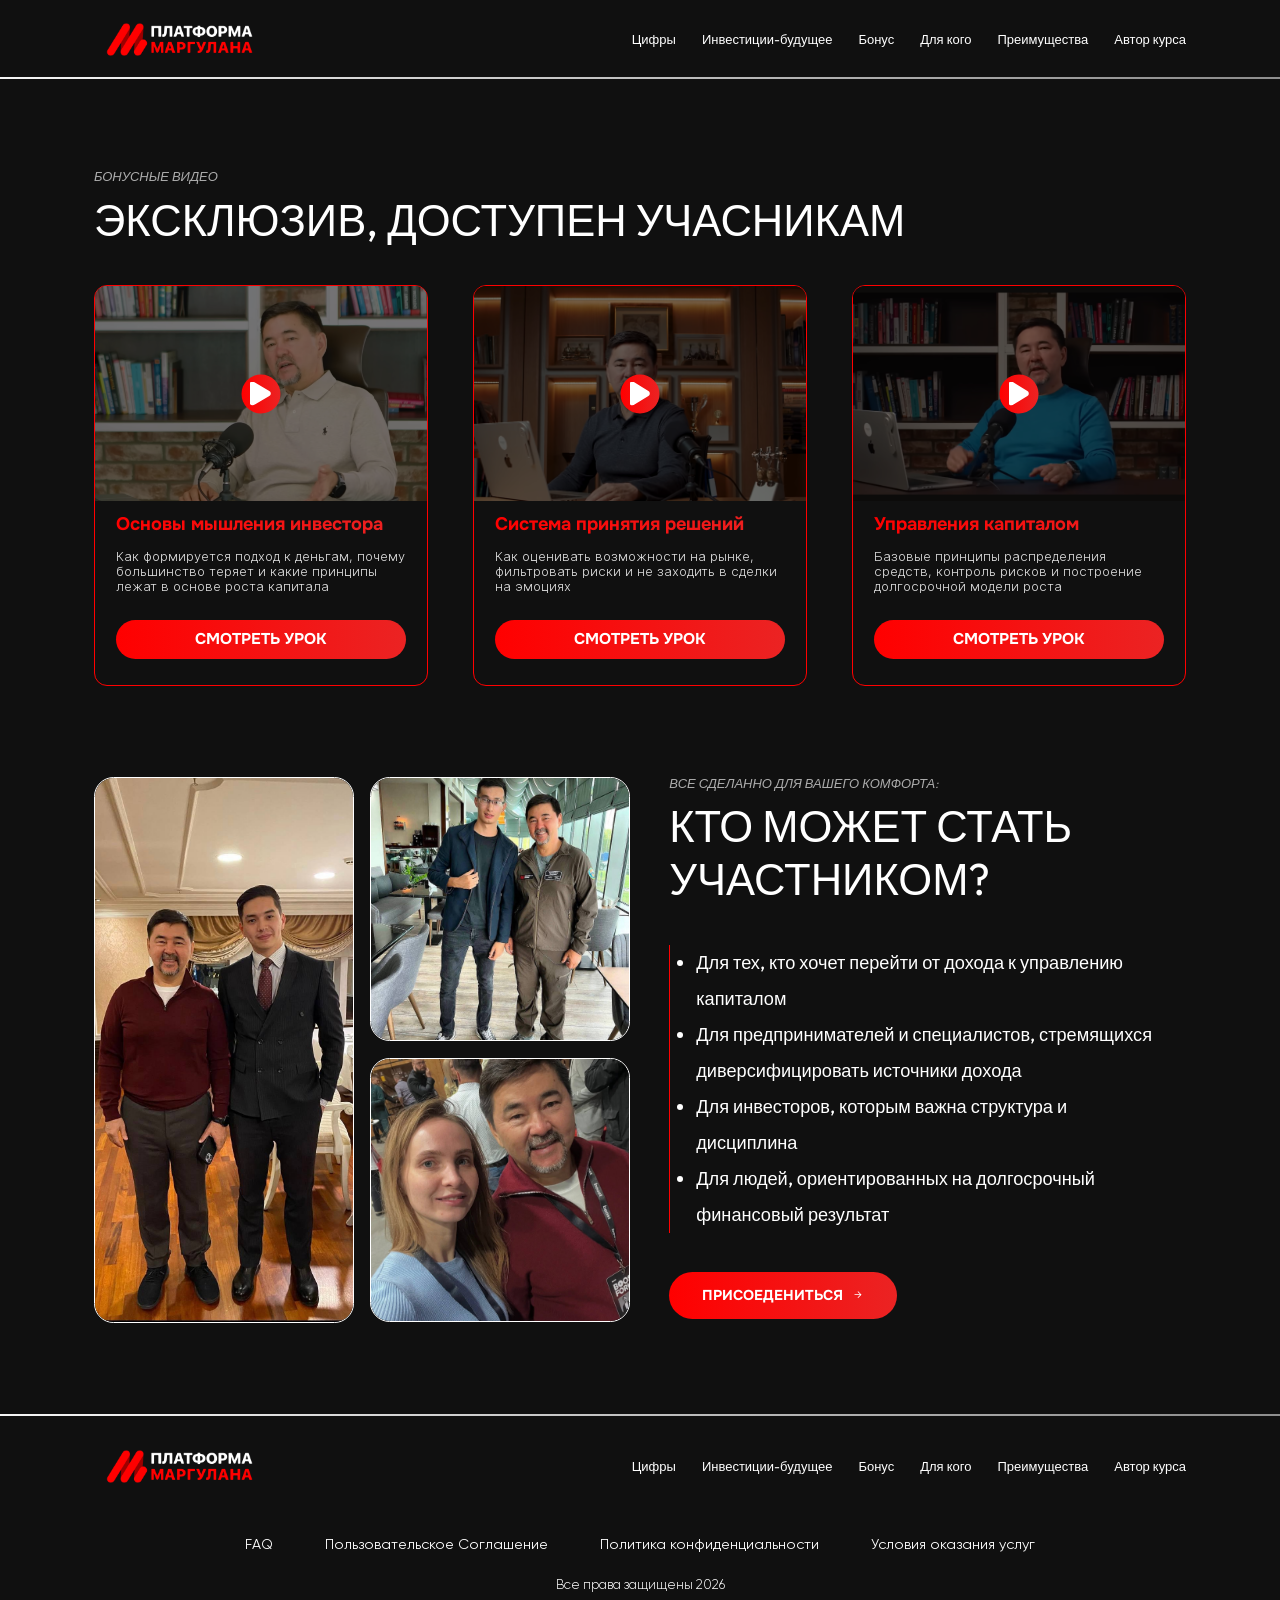
==== commit f4d15507: "comfort section the end" ====
--- a/index.html
+++ b/index.html
@@ -157,6 +157,64 @@
             </section>
             <!-- video -->
 
+            <!-- comfort -->
+            <section class="comfort section-top">
+                <div class="container">
+                    <div class="section_head mobile_head">
+                        <h3 class="sub_title">
+                            Все сделанно для вашего комфорта:
+                        </h3>
+                        <h2 class="section_title">
+                            Кто может стать участником?
+                        </h2>
+                    </div>
+                    <div class="comfort_imgs">
+                        <img src="./assets/images/comfort1.jpg" alt="">
+                        <img src="./assets/images/comfort2.jpg" alt="">
+                        <img src="./assets/images/comfort3.jpg" alt="">
+                    </div>
+                    <div class="comfort_text">
+                        <div class="section_head">
+                            <h3 class="sub_title">
+                                Все сделанно для вашего комфорта:
+                            </h3>
+                            <h2 class="section_title">
+                                Кто может стать участником?
+                            </h2>
+                        </div>
+                        <ul>
+                            <li>
+                                Для тех, кто хочет перейти от дохода к управлению капиталом
+                            </li>
+                            <li>
+                                Для предпринимателей и специалистов, стремящихся диверсифицировать источники дохода
+                            </li>
+                            <li>
+                                Для инвесторов, которым важна структура и дисциплина
+                            </li>
+                            <li>
+                                Для людей, ориентированных на долгосрочный финансовый результат
+                            </li>
+                        </ul>
+                        <button class="btn-red">
+                            <span>
+                                ПРИСОЕДЕНИТЬСЯ
+                            </span>
+                            <svg width="34" height="34" viewBox="0 0 34 34" fill="none" xmlns="http://www.w3.org/2000/svg">
+                                <mask id="mask0_21_1235" style="mask-type:alpha" maskUnits="userSpaceOnUse" x="0" y="0" width="34" height="34">
+                                    <rect x="16.9706" width="24" height="24" transform="rotate(45 16.9706 0)" fill="#D9D9D9" />
+                                </mask>
+                                <g mask="url(#mask0_21_1235)">
+                                    <path
+                                        d="M8.76812 17.2536L8.76812 15.2737H22.3446L16.2635 9.19261L17.6777 7.7784L26.163 16.2637L17.6777 24.749L16.2635 23.3347L22.3446 17.2536L8.76812 17.2536Z"
+                                        fill="white" />
+                                </g>
+                            </svg>
+                        </button>
+                    </div>
+                </div>
+            </section>
+            <!-- comfort -->
 
         </main>
         <!-- main -->
--- a/assets/scss/style.css
+++ b/assets/scss/style.css
@@ -516,6 +516,13 @@
   height: 72rem;
   background: linear-gradient(90deg, #FF0000 0%, #EB2323 100%);
 }
+@media (max-width: 850px) {
+  .btn-red {
+    height: 60rem;
+    font-size: 18rem;
+    padding: 10rem;
+  }
+}
 
 .section-top {
   margin-top: 140rem;
@@ -720,6 +727,112 @@
   padding: 10rem;
 }
 
+.comfort .container {
+  display: flex;
+  gap: 60rem;
+}
+@media (max-width: 850px) {
+  .comfort .container {
+    flex-direction: column;
+    gap: 40rem;
+  }
+}
+.comfort .mobile_head {
+  display: none;
+}
+@media (max-width: 850px) {
+  .comfort .mobile_head {
+    display: flex;
+    margin-bottom: 0;
+  }
+}
+.comfort_imgs {
+  display: grid;
+  grid-template-columns: repeat(2, 1fr);
+  gap: 24rem;
+  height: 840rem;
+  width: 825rem;
+}
+@media (max-width: 850px) {
+  .comfort_imgs {
+    width: 100%;
+    height: 466rem;
+    gap: 12rem;
+  }
+}
+.comfort_imgs img {
+  border: 1rem solid #FFFFFF;
+  border-radius: 30rem;
+  height: 407rem;
+  width: 100%;
+  -o-object-fit: cover;
+     object-fit: cover;
+}
+@media (max-width: 850px) {
+  .comfort_imgs img {
+    height: 225rem;
+    border-radius: 12rem;
+    -o-object-position: top;
+       object-position: top;
+  }
+}
+.comfort_imgs img:nth-child(1) {
+  grid-row: span 2;
+  height: 100%;
+}
+.comfort_text {
+  width: 770rem;
+}
+@media (max-width: 850px) {
+  .comfort_text {
+    width: 100%;
+  }
+}
+@media (max-width: 850px) {
+  .comfort_text .section_head {
+    display: none;
+  }
+}
+.comfort_text ul {
+  display: flex;
+  flex-direction: column;
+  padding-left: 20rem;
+  border-left: 2rem solid #FF0000;
+  max-width: 800rem;
+  margin: 60rem 0;
+}
+@media (max-width: 850px) {
+  .comfort_text ul {
+    margin: 0 0 32rem 0;
+  }
+}
+.comfort_text ul li {
+  margin-left: 20rem;
+  list-style-type: disc;
+  font-weight: 500;
+  font-size: 28rem;
+  line-height: 198%;
+  color: #FFFFFF;
+}
+@media (max-width: 850px) {
+  .comfort_text ul li {
+    font-size: 16rem;
+    margin-left: 15rem;
+  }
+}
+.comfort_text .btn-red {
+  display: flex;
+  align-items: center;
+  justify-content: center;
+  gap: 12rem;
+  width: 350rem;
+}
+@media (max-width: 850px) {
+  .comfort_text .btn-red {
+    width: 100%;
+  }
+}
+
 .policy {
   margin: 80rem 0;
 }
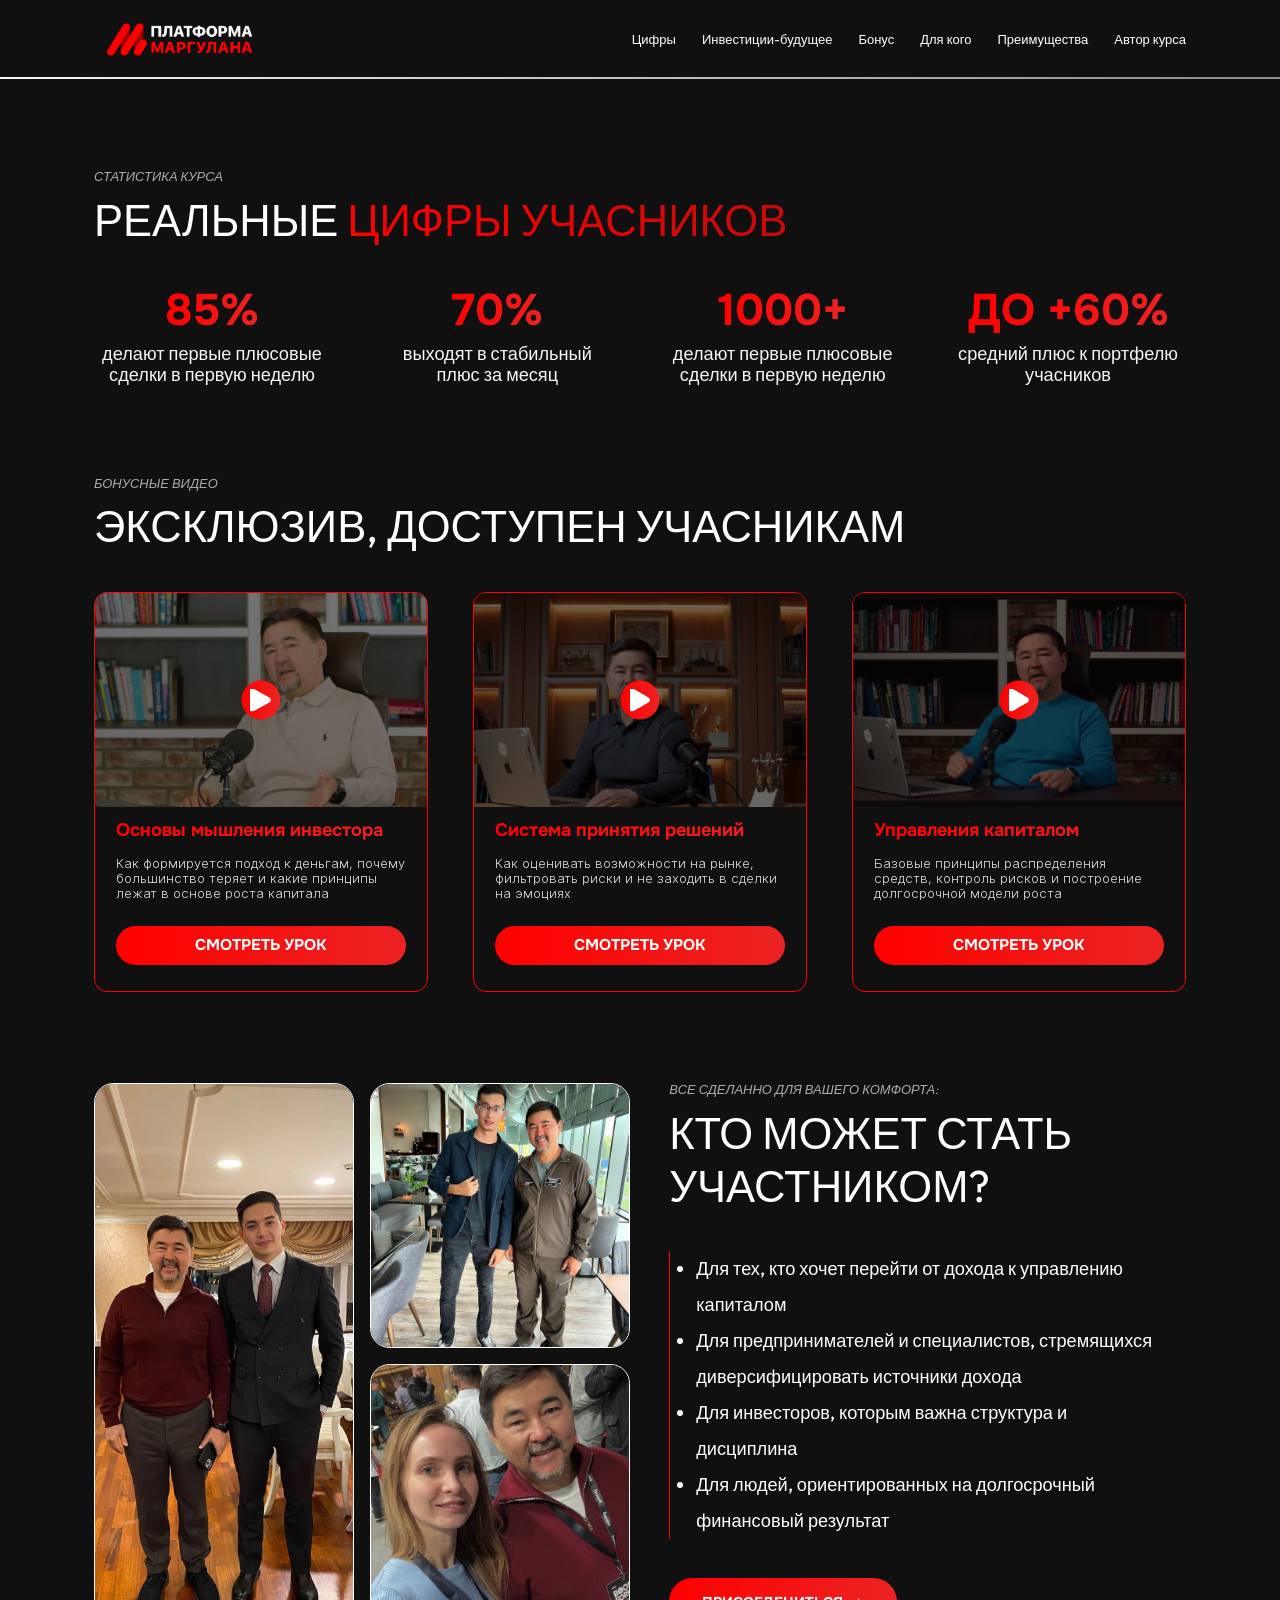
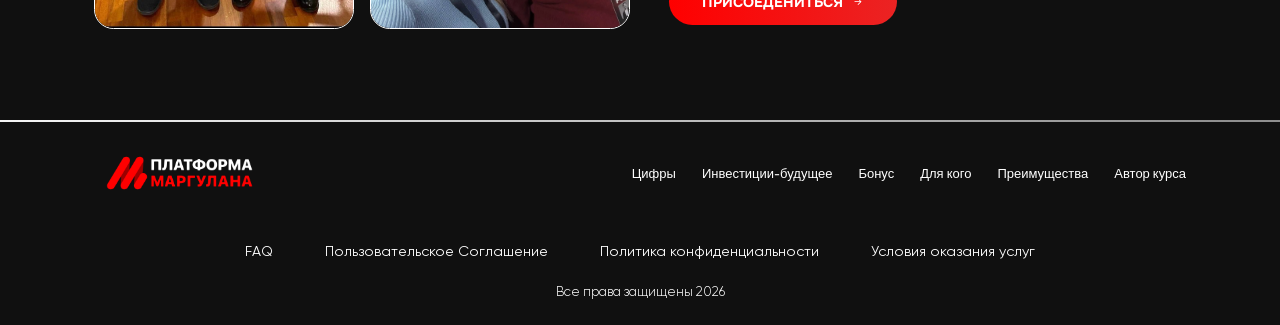
==== commit 7a3d79a3: "statistic section the end" ====
--- a/index.html
+++ b/index.html
@@ -4,9 +4,6 @@
     <meta charset="UTF-8">
     <meta name="viewport" content="width=device-width, initial-scale=1.0">
     <title>Margulan-Platform</title>
-    <!-- Swiper css -->
-    <link rel="stylesheet" href="https://cdn.jsdelivr.net/npm/swiper@11/swiper-bundle.min.css" />
-    <!-- Swiper css -->
     <!-- favicon -->
     <link rel="icon" href="./images/logo/favicon.svg">
     <!-- favicon -->
@@ -83,6 +80,55 @@
         <!-- main -->
         <main>
 
+            <!-- statistic -->
+            <section class="statistic section-top">
+                <div class="container">
+                    <div class="section_head">
+                        <h3 class="sub_title">
+                            статистика курса
+                        </h3>
+                        <h2 class="section_title">
+                            реальные <span>цифры учасников</span>
+                        </h2>
+                    </div>
+                    <div class="statistic_blocks">
+                        <div class="statistic_block">
+                            <h3>
+                                85%
+                            </h3>
+                            <span>
+                                делают первые плюсовые сделки в первую неделю
+                            </span>
+                        </div>
+                        <div class="statistic_block">
+                            <h3>
+                                70%
+                            </h3>
+                            <span>
+                                выходят в стабильный плюс за месяц
+                            </span>
+                        </div>
+                        <div class="statistic_block">
+                            <h3>
+                                1000+
+                            </h3>
+                            <span>
+                                делают первые плюсовые сделки в первую неделю
+                            </span>
+                        </div>
+                        <div class="statistic_block">
+                            <h3>
+                                до +60%
+                            </h3>
+                            <span>
+                                средний плюс к портфелю учасников
+                            </span>
+                        </div>
+                    </div>
+                </div>
+            </section>
+            <!-- statistic -->
+
             <!-- video -->
             <section class="video section-top">
                 <div class="container">
@@ -289,9 +335,6 @@
         <!-- footer -->
     </div>
 
-    <!-- Swiper js -->
-    <script src="https://cdn.jsdelivr.net/npm/swiper@11/swiper-bundle.min.js" defer></script>
-    <!-- Swiper js -->
     <!-- js file -->
     <script src="./assets/scripts/main.js" defer></script>
     <!-- js file -->
--- a/assets/scss/style.css
+++ b/assets/scss/style.css
@@ -632,6 +632,62 @@
   }
 }
 
+@media (max-width: 850px) {
+  .statistic .section_head {
+    margin-bottom: 60rem;
+    text-align: center;
+  }
+}
+.statistic_blocks {
+  display: grid;
+  grid-template-columns: repeat(4, 1fr);
+  gap: 76rem;
+}
+@media (max-width: 850px) {
+  .statistic_blocks {
+    grid-template-columns: repeat(2, 1fr);
+    gap: 40rem;
+  }
+}
+@media (max-width: 480px) {
+  .statistic_blocks {
+    grid-template-columns: repeat(1, 1fr);
+  }
+}
+.statistic_block {
+  display: flex;
+  flex-direction: column;
+  align-items: center;
+  gap: 12rem;
+  text-align: center;
+}
+.statistic_block h3 {
+  font-family: "Onest", sans-serif;
+  font-weight: 700;
+  font-size: 68rem;
+  text-transform: uppercase;
+  background: linear-gradient(90deg, #f00 0%, #eb2323 100%);
+  background-clip: text;
+  -webkit-background-clip: text;
+  -webkit-text-fill-color: transparent;
+}
+@media (max-width: 850px) {
+  .statistic_block h3 {
+    font-size: 32rem;
+  }
+}
+.statistic_block span {
+  font-weight: 400;
+  font-size: 28rem;
+  text-align: center;
+  color: #F5F5F5;
+}
+@media (max-width: 850px) {
+  .statistic_block span {
+    font-size: 20rem;
+  }
+}
+
 .video_cards {
   display: grid;
   grid-template-columns: repeat(3, 1fr);
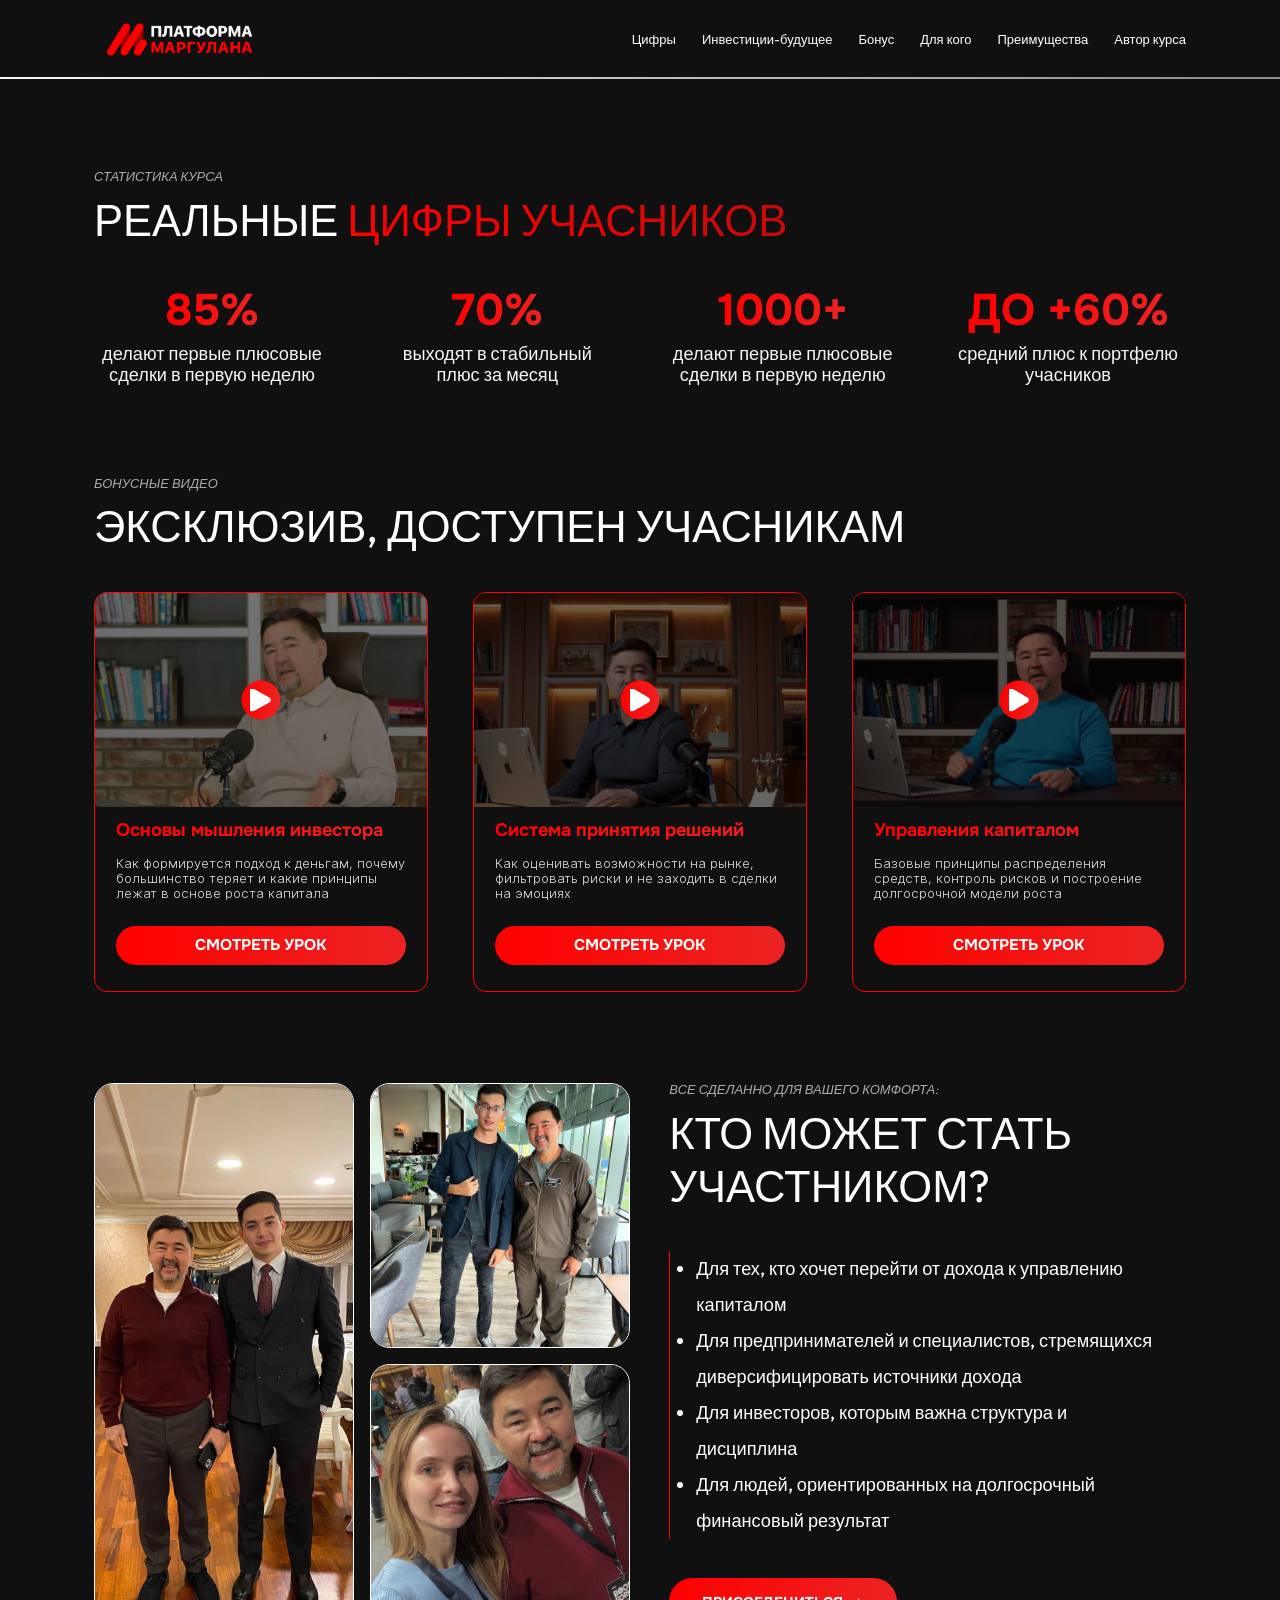
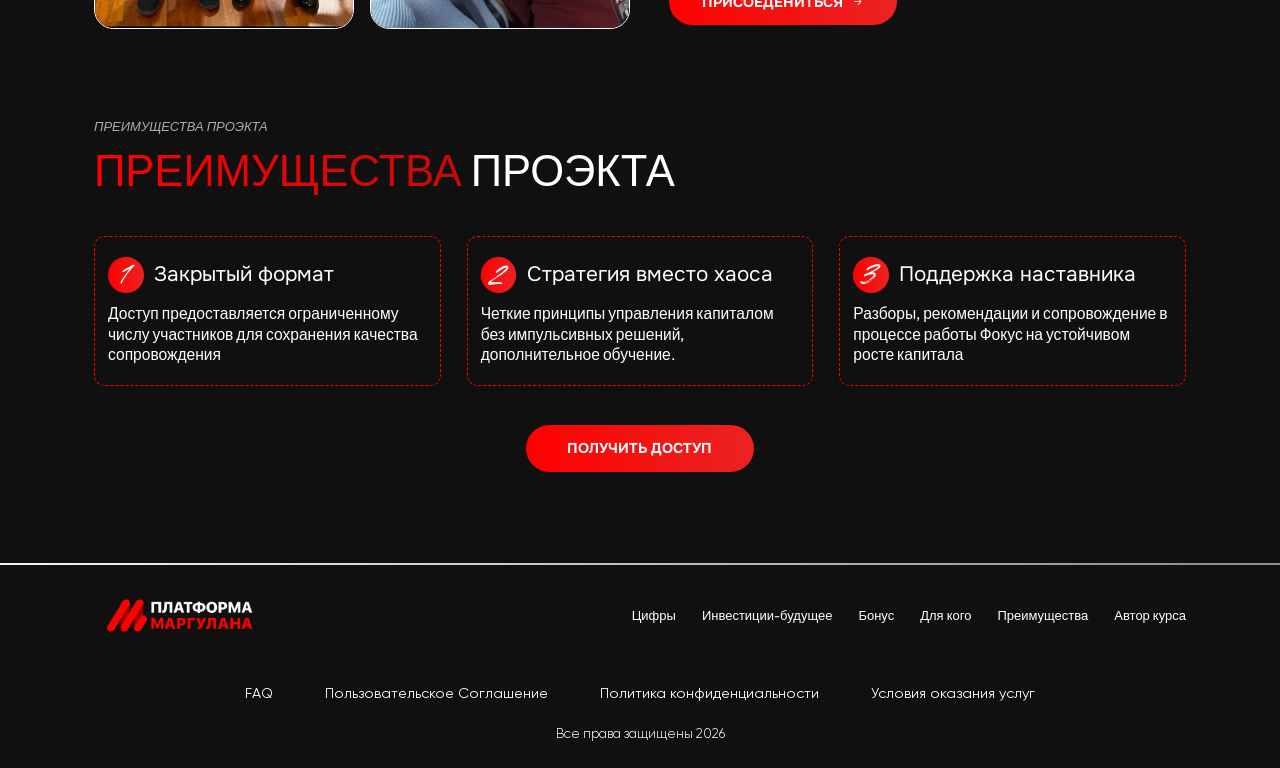
==== commit b70f5d81: "project section the end" ====
--- a/index.html
+++ b/index.html
@@ -14,6 +14,7 @@
         rel="stylesheet">
     <link rel="stylesheet" href="./assets/fonts/Gilroy/stylesheet.css">
     <link rel="stylesheet" href="./assets/fonts/Inter/stylesheet.css">
+    <link rel="stylesheet" href="./assets/fonts/DisruptorScript/stylesheet.css">
     <!-- fonts -->
     <!-- css link -->
     <link rel="stylesheet" href="./assets/scss/style.css">
@@ -262,6 +263,71 @@
             </section>
             <!-- comfort -->
 
+            <!-- project -->
+            <section class="project section-top">
+                <div class="container">
+                    <div class="section_head">
+                        <h3 class="sub_title">
+                            преимущества проэкта
+                        </h3>
+                        <h2 class="section_title">
+                            <span>преимущества</span> проэкта
+                        </h2>
+                    </div>
+                    <div class="project_blocks">
+                        <div class="project_block">
+                            <div class="project_block-head">
+                                <div class="number">
+                                    <span>
+                                        1
+                                    </span>
+                                </div>
+                                <h3>
+                                    Закрытый формат
+                                </h3>
+                            </div>
+                            <p>
+                                Доступ предоставляется ограниченному числу участников для сохранения качества сопровождения
+                            </p>
+                        </div>
+                        <div class="project_block">
+                            <div class="project_block-head">
+                                <div class="number">
+                                    <span>
+                                        2
+                                    </span>
+                                </div>
+                                <h3>
+                                    Стратегия вместо хаоса
+                                </h3>
+                            </div>
+                            <p>
+                                Четкие принципы управления капиталом без импульсивных решений, дополнительное обучение.
+                            </p>
+                        </div>
+                        <div class="project_block">
+                            <div class="project_block-head">
+                                <div class="number">
+                                    <span>
+                                        3
+                                    </span>
+                                </div>
+                                <h3>
+                                    Поддержка наставника
+                                </h3>
+                            </div>
+                            <p>
+                                Разборы, рекомендации и сопровождение в процессе работы Фокус на устойчивом росте капитала
+                            </p>
+                        </div>
+                    </div>
+                    <button class="btn-red">
+                        Получить доступ
+                    </button>
+                </div>
+            </section>
+            <!-- project -->
+
         </main>
         <!-- main -->
 
--- a/assets/fonts/DisruptorScript/stylesheet.css
+++ b/assets/fonts/DisruptorScript/stylesheet.css
@@ -0,0 +1,12 @@
+@font-face {
+    font-family: 'Disruptors Script';
+    src: url('DisruptorsScript-Regular.eot');
+    src: local('Disruptors Script Regular'), local('DisruptorsScript-Regular'),
+        url('DisruptorsScript-Regular.eot?#iefix') format('embedded-opentype'),
+        url('DisruptorsScript-Regular.woff2') format('woff2'),
+        url('DisruptorsScript-Regular.woff') format('woff'),
+        url('DisruptorsScript-Regular.ttf') format('truetype');
+    font-weight: normal;
+    font-style: normal;
+}
+
--- a/assets/scss/style.css
+++ b/assets/scss/style.css
@@ -632,6 +632,99 @@
   }
 }
 
+.project_blocks {
+  display: grid;
+  grid-template-columns: repeat(3, 1fr);
+  gap: 40rem;
+  margin-bottom: 60rem;
+}
+@media (max-width: 850px) {
+  .project_blocks {
+    grid-template-columns: repeat(1, 1fr);
+    gap: 24rem;
+    margin-bottom: 40rem;
+  }
+}
+.project_block {
+  border-radius: 16rem;
+  padding: 32rem 20rem;
+  display: flex;
+  flex-direction: column;
+  gap: 16rem;
+  border: 2rem dashed #FF0000;
+  border-radius: 16rem;
+}
+.project_block-head {
+  display: flex;
+  align-items: center;
+  gap: 16rem;
+}
+.project_block-head .number {
+  display: flex;
+  align-items: center;
+  justify-content: center;
+  width: 55rem;
+  height: 55rem;
+  border-radius: 50%;
+  display: flex;
+  flex-shrink: 0;
+  background: linear-gradient(90deg, #FF0000 0%, #EB2323 100%);
+  font-family: "Disruptors Script", sans-serif;
+}
+@media (max-width: 850px) {
+  .project_block-head .number {
+    width: 40rem;
+    height: 40rem;
+  }
+}
+.project_block-head .number span {
+  font-weight: 400;
+  font-size: 70rem;
+  line-height: 100%;
+  color: #FFFFFF;
+  text-align: center;
+  transform: translate(-2rem, 7rem);
+}
+@media (max-width: 850px) {
+  .project_block-head .number span {
+    font-size: 50rem;
+    transform: translate(-2rem, 5rem);
+  }
+}
+.project_block-head h3 {
+  font-family: "Onest", sans-serif;
+  font-weight: 400;
+  font-size: 32rem;
+  color: #FFFFFF;
+}
+@media (max-width: 850px) {
+  .project_block-head h3 {
+    font-size: 20rem;
+  }
+}
+.project_block p {
+  font-weight: 400;
+  font-size: 24rem;
+  line-height: 130%;
+  vertical-align: middle;
+  color: #FFFFFF;
+}
+@media (max-width: 850px) {
+  .project_block p {
+    font-size: 16rem;
+  }
+}
+.project .btn-red {
+  width: 350rem;
+  margin: auto;
+  display: block;
+}
+@media (max-width: 850px) {
+  .project .btn-red {
+    width: 100%;
+  }
+}
+
 @media (max-width: 850px) {
   .statistic .section_head {
     margin-bottom: 60rem;
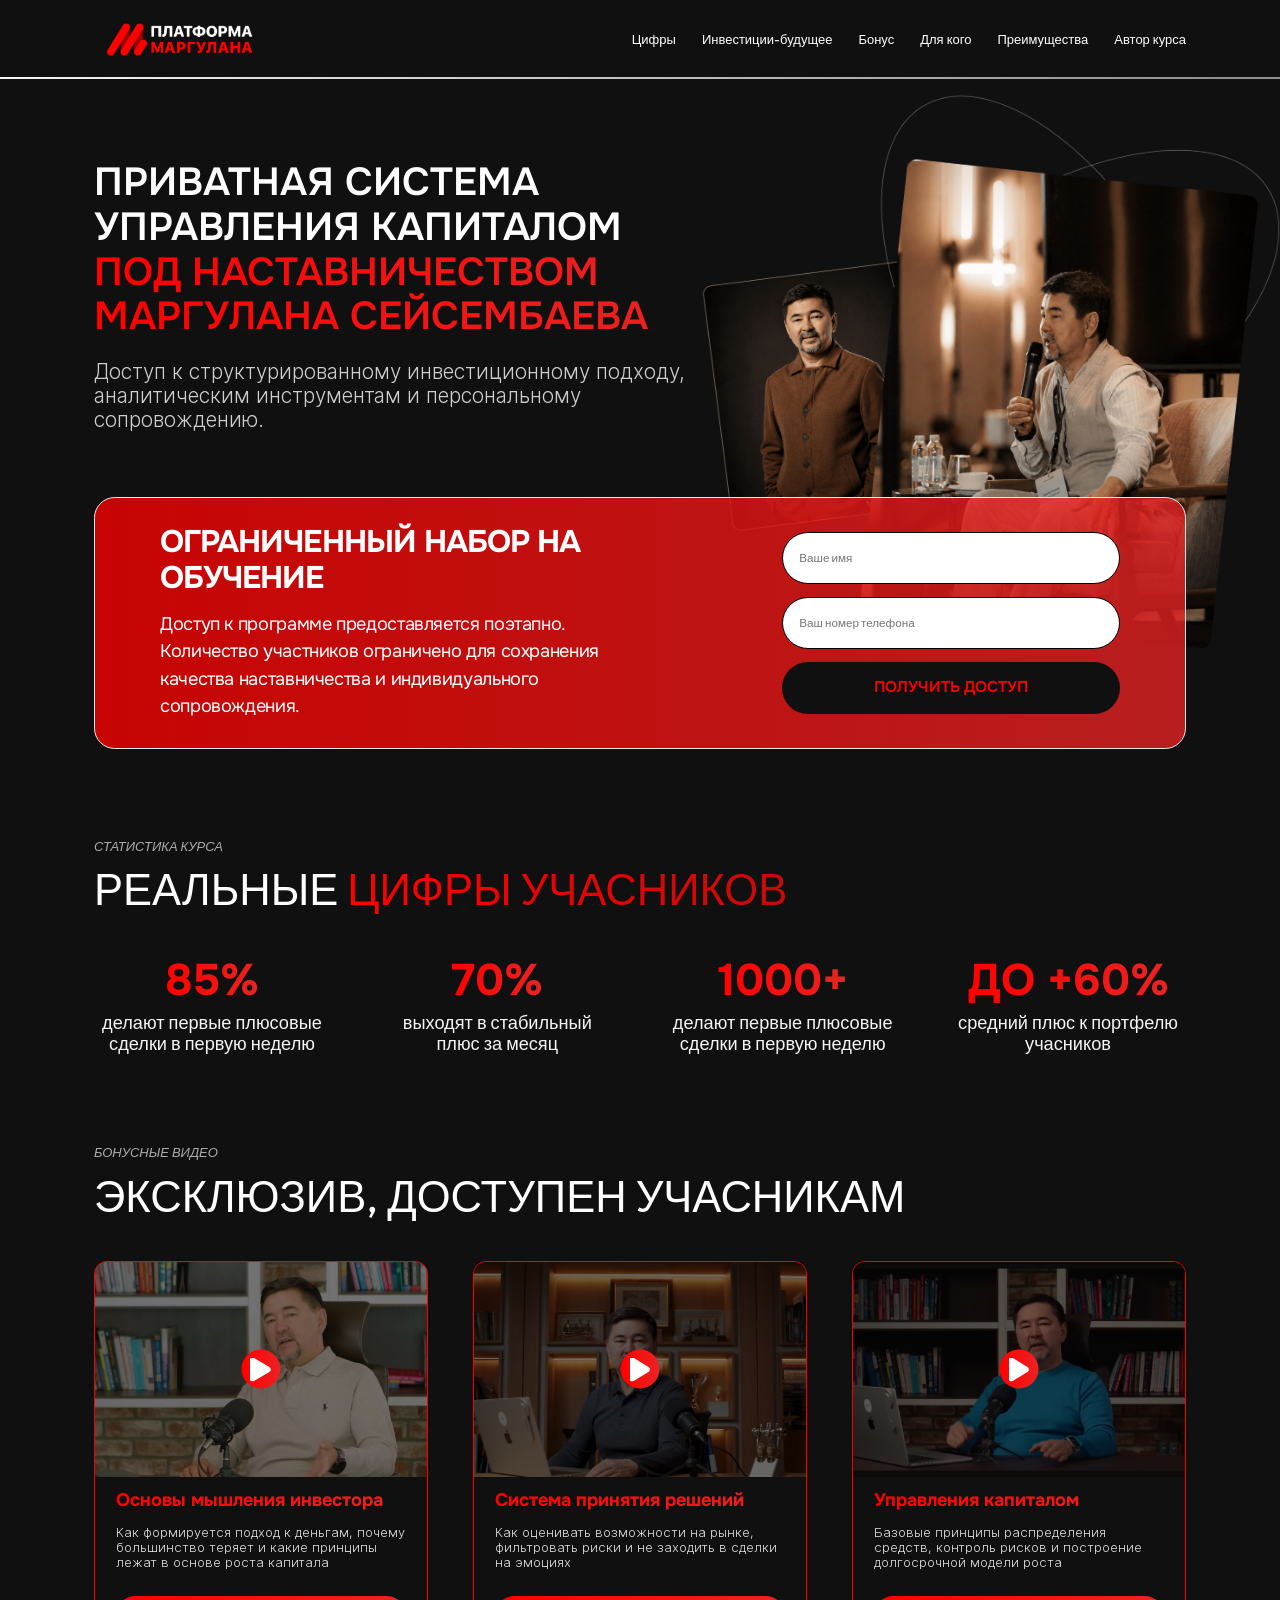
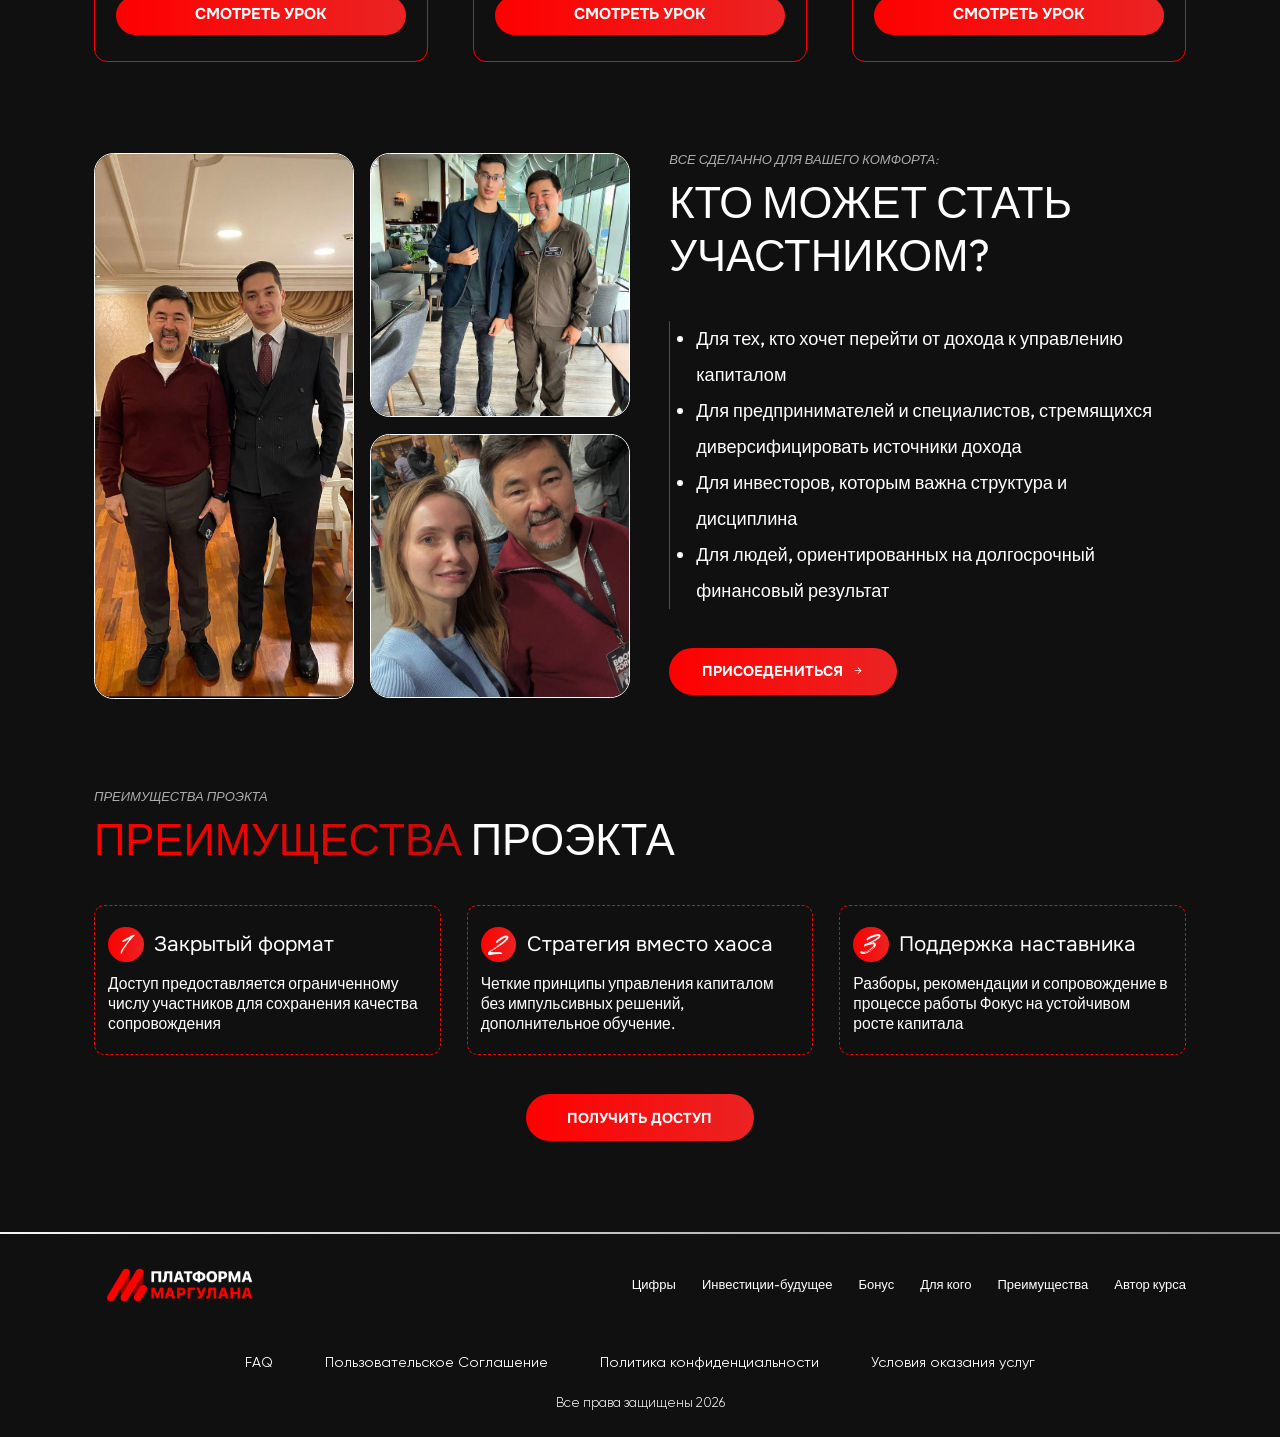
==== commit 1372a88a: "hero section the end" ====
--- a/index.html
+++ b/index.html
@@ -81,8 +81,43 @@
         <!-- main -->
         <main>
 
+            <!-- hero -->
+            <section class="hero">
+                <div class="container">
+                    <div class="hero_text">
+                        <h1>
+                            Приватная система управления капиталом <span>под наставничеством Маргулана Сейсембаева</span>
+                        </h1>
+                        <p>
+                            Доступ к структурированному инвестиционному подходу, аналитическим инструментам и персональному сопровождению.
+                        </p>
+                    </div>
+                    <img src="./assets/images/hero_img.png" alt="" class="hero_img">
+                    <div class="hero_contact">
+                        <div class="hero_contact-text">
+                            <h3>
+                                Ограниченный набор
+                                на обучение
+                            </h3>
+                            <p>
+                                Доступ к программе предоставляется поэтапно.
+                                Количество участников ограничено для сохранения качества наставничества и индивидуального сопровождения.
+                            </p>
+                        </div>
+                        <form action="#">
+                            <input type="text" placeholder="Ваше имя">
+                            <input type="text" placeholder="Ваш номер телефона">
+                            <button type="submit">
+                                Получить доступ
+                            </button>
+                        </form>
+                    </div>
+                </div>
+            </section>
+            <!-- hero -->
+
             <!-- statistic -->
-            <section class="statistic section-top">
+            <section class="statistic">
                 <div class="container">
                     <div class="section_head">
                         <h3 class="sub_title">
--- a/assets/scss/style.css
+++ b/assets/scss/style.css
@@ -549,6 +549,7 @@
 .header {
   padding: 20rem 0;
   position: relative;
+  z-index: 2;
 }
 @media (max-width: 850px) {
   .header {
@@ -632,6 +633,192 @@
   }
 }
 
+.hero .container {
+  position: relative;
+}
+@media (max-width: 850px) {
+  .hero .container {
+    padding: 0;
+  }
+}
+.hero_text {
+  max-width: 920rem;
+  padding: 124rem 0 100rem 0;
+}
+@media (max-width: 850px) {
+  .hero_text {
+    padding: 32rem 20rem 0 20rem;
+    max-width: 100%;
+  }
+}
+.hero_text h1 {
+  font-family: "Onest", sans-serif;
+  font-weight: 600;
+  font-size: 60rem;
+  text-transform: uppercase;
+  color: #FFFFFF;
+  margin-bottom: 32rem;
+}
+.hero_text h1 span {
+  background: linear-gradient(90deg, #f00 0%, #eb2323 100%);
+  background-clip: text;
+  -webkit-background-clip: text;
+  -webkit-text-fill-color: transparent;
+}
+@media (max-width: 850px) {
+  .hero_text h1 {
+    font-size: 24rem;
+    margin-bottom: 16rem;
+  }
+}
+.hero_text p {
+  font-family: "Inter", sans-serif;
+  font-weight: 300;
+  font-size: 32rem;
+  color: rgba(255, 255, 255, 0.8);
+}
+@media (max-width: 850px) {
+  .hero_text p {
+    font-size: 20rem;
+  }
+}
+.hero_img {
+  position: absolute;
+  top: -60rem;
+  right: -215rem;
+  width: 980rem;
+  height: 937rem;
+}
+@media (max-width: 850px) {
+  .hero_img {
+    position: static;
+    width: 536rem;
+    min-width: 536rem;
+    height: 513rem;
+    display: flex;
+    flex-shrink: 0;
+    margin: auto;
+  }
+}
+@media (max-width: 480px) {
+  .hero_img {
+    transform: translateX(-30rem);
+  }
+}
+.hero_contact {
+  position: relative;
+  z-index: 2;
+  background: linear-gradient(90deg, rgba(255, 0, 0, 0.77) 0%, rgba(235, 35, 35, 0.77) 100%);
+  border: 2rem solid #e6e9ea;
+  border-radius: 32rem;
+  width: 1680rem;
+  padding: 42rem 100rem;
+  display: flex;
+  align-items: center;
+  justify-content: space-between;
+  gap: 32rem;
+}
+@media (max-width: 850px) {
+  .hero_contact {
+    width: 100%;
+    padding: 24rem 16rem;
+    flex-direction: column;
+    transform: translateY(-100rem);
+    width: calc(100% - 10rem);
+    margin: auto;
+  }
+}
+.hero_contact-text {
+  width: 700rem;
+}
+@media (max-width: 850px) {
+  .hero_contact-text {
+    width: 100%;
+  }
+}
+.hero_contact-text h3 {
+  font-family: "Onest", sans-serif;
+  font-weight: 700;
+  font-size: 48rem;
+  letter-spacing: -0.03em;
+  text-transform: uppercase;
+  color: #FFFFFF;
+  margin-bottom: 22rem;
+}
+@media (max-width: 850px) {
+  .hero_contact-text h3 {
+    font-size: 24rem;
+  }
+}
+.hero_contact-text p {
+  font-family: "Onest", sans-serif;
+  font-weight: 400;
+  font-size: 28rem;
+  line-height: 150%;
+  letter-spacing: -0.02em;
+  color: #FFFFFF;
+}
+@media (max-width: 850px) {
+  .hero_contact-text p {
+    font-size: 18rem;
+  }
+}
+.hero_contact form {
+  width: 520rem;
+  display: flex;
+  align-items: start;
+  flex-direction: column;
+  gap: 20rem;
+}
+@media (max-width: 850px) {
+  .hero_contact form {
+    width: 100%;
+  }
+}
+.hero_contact form input,
+.hero_contact form button {
+  width: 100%;
+  height: 80rem;
+  border-radius: 100rem;
+}
+@media (max-width: 850px) {
+  .hero_contact form input,
+  .hero_contact form button {
+    height: 60rem;
+  }
+}
+.hero_contact form input {
+  border: 1rem solid #000000;
+  background: #FFFFFF;
+  padding: 20rem 25rem;
+  font-weight: 400;
+  font-size: 18rem;
+  line-height: 140%;
+  letter-spacing: -2%;
+  color: #22282B;
+}
+@media (max-width: 850px) {
+  .hero_contact form input {
+    font-size: 16rem;
+  }
+}
+.hero_contact form button {
+  font-family: "Onest", sans-serif;
+  font-weight: 600;
+  font-size: 24rem;
+  line-height: 120%;
+  letter-spacing: -2%;
+  text-align: center;
+  text-transform: uppercase;
+  color: #FF0000;
+  background: #101010;
+}
+@media (max-width: 850px) {
+  .hero_contact form button {
+    font-size: 20rem;
+  }
+}
+
 .project_blocks {
   display: grid;
   grid-template-columns: repeat(3, 1fr);
@@ -725,6 +912,14 @@
   }
 }
 
+.statistic {
+  padding-top: 140rem;
+}
+@media (max-width: 850px) {
+  .statistic {
+    padding-top: 0;
+  }
+}
 @media (max-width: 850px) {
   .statistic .section_head {
     margin-bottom: 60rem;
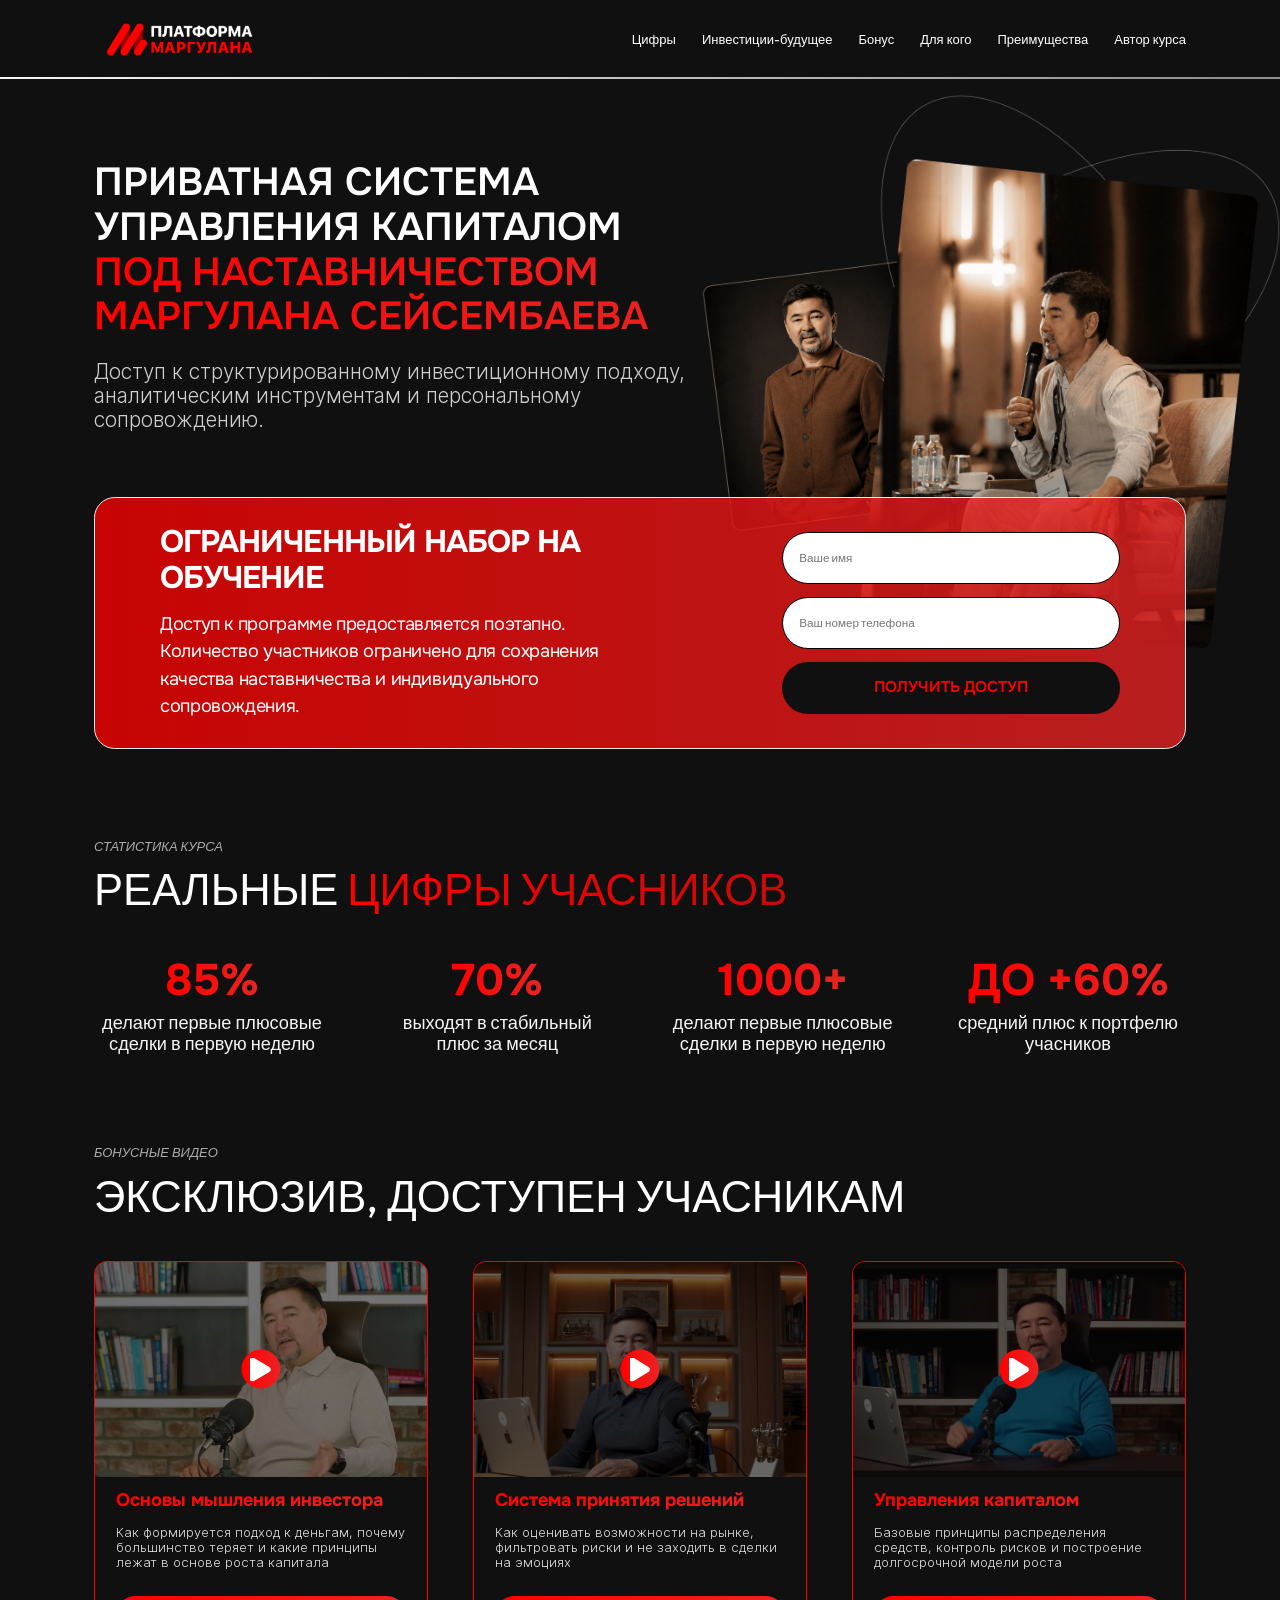
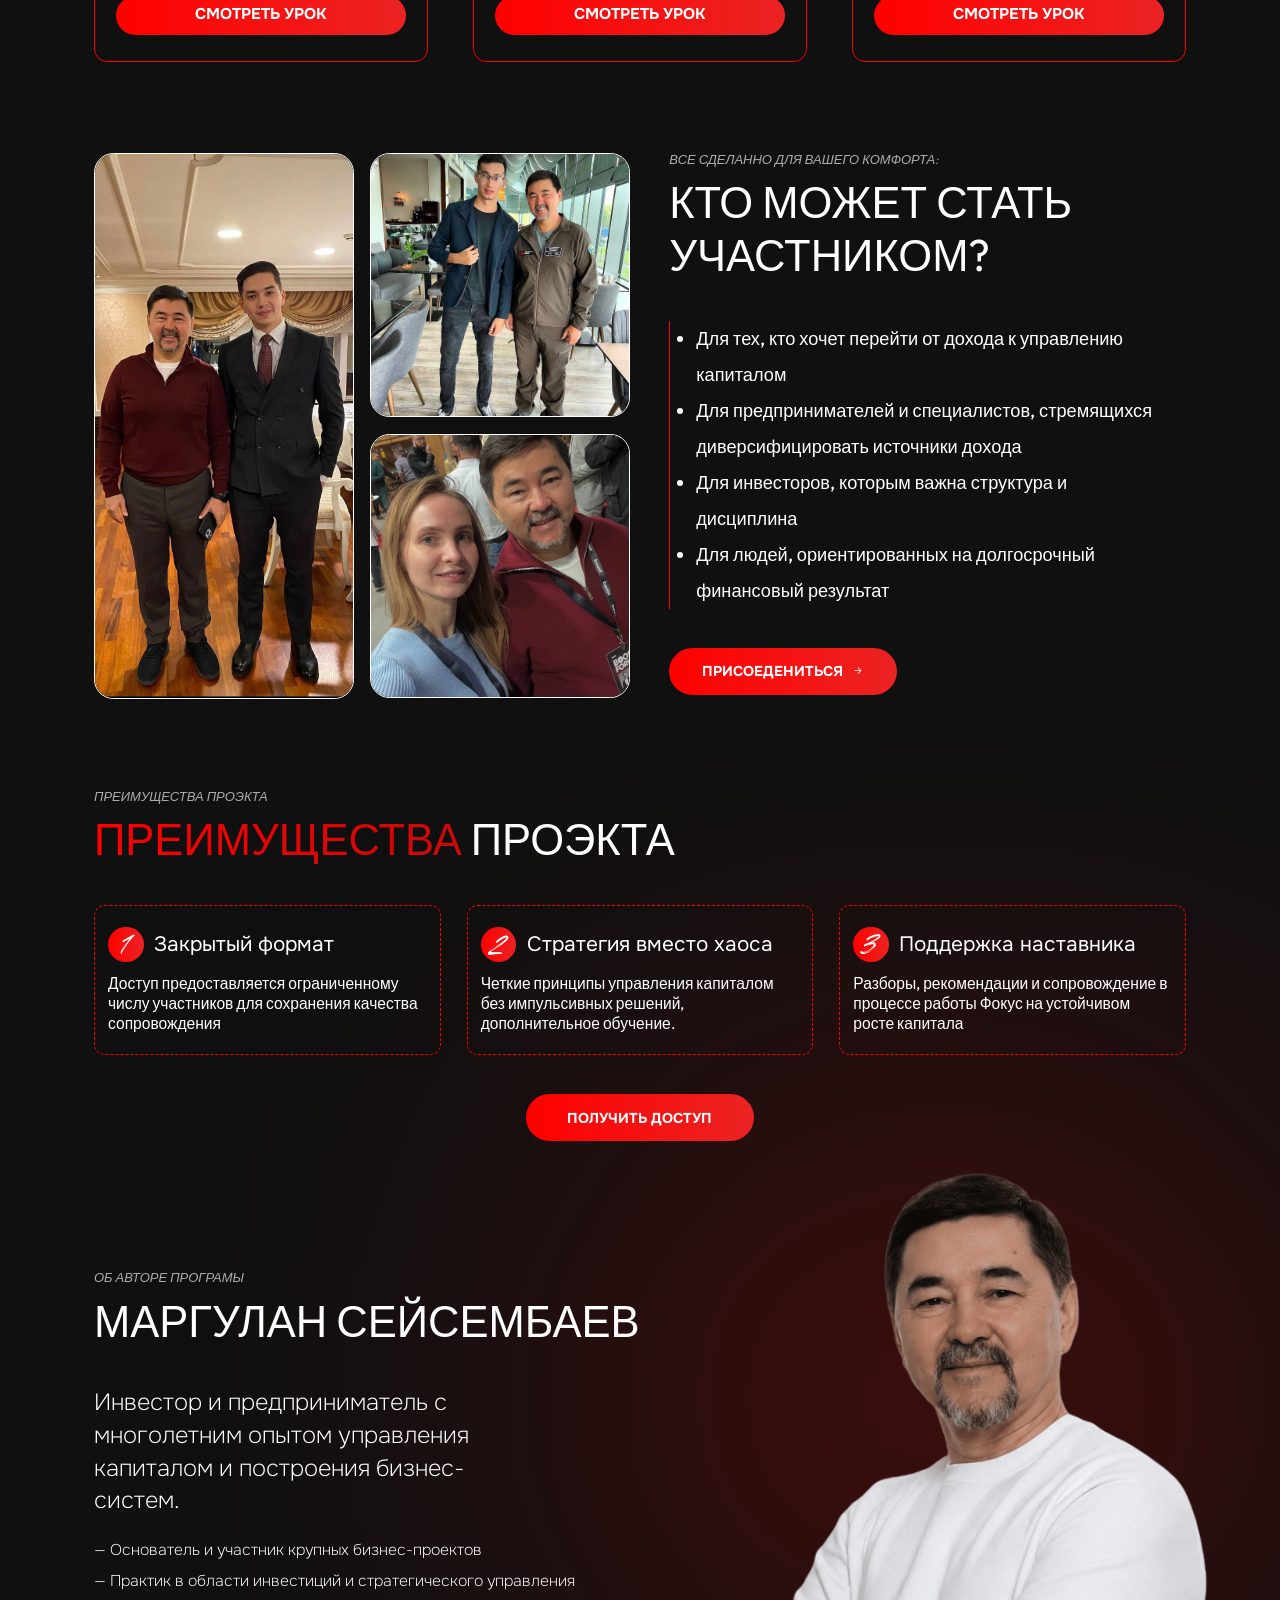
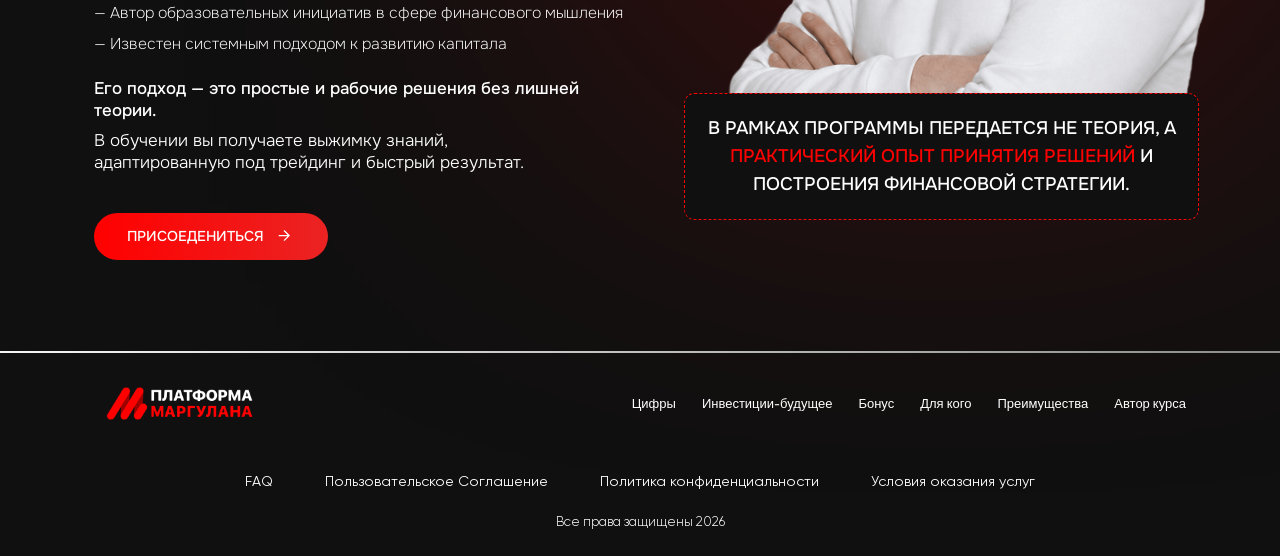
==== commit 905c9fed: "program section the end" ====
--- a/index.html
+++ b/index.html
@@ -362,6 +362,81 @@
                 </div>
             </section>
             <!-- project -->
+
+            <!-- program -->
+            <section class="program">
+                <div class="container">
+                    <div class="program_text">
+                        <div class="section_head">
+                            <h3 class="sub_title">
+                                Об авторе програмы
+                            </h3>
+                            <h2 class="section_title">
+                                Маргулан Сейсембаев
+                            </h2>
+                        </div>
+                        <div class="program_media_img">
+                            <img src="./assets/images/program_media.png" alt="">
+                                <div class="text">
+                                    <p>
+                                        В рамках программы передается не теория,
+                                        а <span>практический опыт принятия решений</span>
+                                        и построения финансовой стратегии.
+                                    </p>
+                                </div>
+                        </div>
+                        <h3 class="title">
+                            Инвестор и предприниматель с многолетним опытом управления капиталом и построения бизнес-систем.
+                        </h3>
+                        <ul>
+                            <li>
+                                — Основатель и участник крупных бизнес-проектов
+                            </li>
+                            <li>
+                                — Практик в области инвестиций и стратегического управления
+                            </li>
+                            <li>
+                                — Автор образовательных инициатив в сфере финансового мышления
+                            </li>
+                            <li>
+                                — Известен системным подходом к развитию капитала
+                            </li>
+                        </ul>
+                        <p>
+                            <b>
+                                Его подход — это простые и рабочие решения без лишней теории.
+                            </b>
+                            В обучении вы получаете выжимку знаний, адаптированную под трейдинг и быстрый результат.
+                        </p>
+                        <button class="btn-red">
+                            <span>
+                                ПРИСОЕДЕНИТЬСЯ
+                            </span>
+                            <svg width="34" height="34" viewBox="0 0 34 34" fill="none" xmlns="http://www.w3.org/2000/svg">
+                                <mask id="mask0_2_282" style="mask-type:alpha" maskUnits="userSpaceOnUse" x="0" y="0" width="34" height="34">
+                                    <rect x="16.9706" width="24" height="24" transform="rotate(45 16.9706 0)" fill="#D9D9D9" />
+                                </mask>
+                                <g mask="url(#mask0_2_282)">
+                                    <path
+                                        d="M8.76812 17.2536L8.76812 15.2737H22.3446L16.2635 9.19261L17.6777 7.7784L26.163 16.2637L17.6777 24.749L16.2635 23.3347L22.3446 17.2536L8.76812 17.2536Z"
+                                        fill="white" />
+                                </g>
+                            </svg>
+                        </button>
+                    </div>
+                    <div class="program_img">
+                        <img src="./assets/images/program.png" alt="">
+                        <div class="text">
+                            <p>
+                                В рамках программы передается не теория,
+                                а <span>практический опыт принятия решений</span>
+                                и построения финансовой стратегии.
+                            </p>
+                        </div>
+                    </div>
+                </div>
+            </section>
+            <!-- program -->
 
         </main>
         <!-- main -->
--- a/assets/scss/style.css
+++ b/assets/scss/style.css
@@ -1177,6 +1177,212 @@
   }
 }
 
+.program {
+  padding-top: 200rem;
+}
+@media (max-width: 850px) {
+  .program {
+    padding-top: 80rem;
+  }
+}
+.program .container {
+  position: relative;
+}
+@media (max-width: 850px) {
+  .program .section_head {
+    margin-bottom: 32rem;
+  }
+}
+.program_text {
+  width: 850rem;
+}
+@media (max-width: 850px) {
+  .program_text {
+    width: 100%;
+  }
+}
+.program_text .title {
+  font-family: "Onest", sans-serif;
+  font-weight: 200;
+  font-size: 36rem;
+  line-height: 140%;
+  letter-spacing: -6%;
+  color: #FFFFFF;
+  max-width: 700rem;
+}
+@media (max-width: 850px) {
+  .program_text .title {
+    font-size: 20rem;
+  }
+}
+.program_text ul {
+  display: flex;
+  flex-direction: column;
+  gap: 24rem;
+  margin: 40rem 0;
+}
+@media (max-width: 850px) {
+  .program_text ul {
+    margin: 24rem 0;
+  }
+}
+.program_text ul li {
+  font-family: "Onest", sans-serif;
+  font-weight: 200;
+  font-size: 24rem;
+  line-height: 100%;
+  letter-spacing: -6%;
+  color: #FFFFFF;
+}
+@media (max-width: 850px) {
+  .program_text ul li {
+    font-size: 18rem;
+  }
+}
+.program_text p {
+  font-family: "Onest", sans-serif;
+  font-weight: 300;
+  font-size: 26rem;
+  line-height: 130%;
+  letter-spacing: -6%;
+  color: #FFFFFF;
+  margin-bottom: 60rem;
+  max-width: 750rem;
+}
+@media (max-width: 850px) {
+  .program_text p {
+    font-size: 20rem;
+    margin-bottom: 32rem;
+  }
+}
+.program_text p b {
+  font-weight: 500;
+  display: block;
+  margin-bottom: 12rem;
+}
+.program_media_img {
+  position: relative;
+  width: 350rem;
+  height: 467rem;
+  display: none;
+  margin: 0 auto 70rem auto;
+}
+@media (max-width: 850px) {
+  .program_media_img {
+    display: block;
+  }
+}
+.program_media_img::before {
+  content: "";
+  position: absolute;
+  top: 232rem;
+  right: 0;
+  left: 0;
+  margin: auto;
+  width: 350rem;
+  height: 300rem;
+  background: rgba(255, 0, 0, 0.6);
+  filter: blur(130px);
+  z-index: -1;
+}
+.program_media_img img {
+  width: 100%;
+  height: 100%;
+  -o-object-fit: contain;
+     object-fit: contain;
+}
+.program_media_img .text {
+  position: absolute;
+  left: 0;
+  bottom: -45rem;
+  border-radius: 16rem;
+  border: 2rem dashed #FF0000;
+  padding: 12rem 20rem;
+  width: 100%;
+  background: #101010;
+}
+.program_media_img .text p {
+  font-family: "Onest", sans-serif;
+  font-weight: 500;
+  font-size: 18rem;
+  line-height: 120%;
+  text-align: center;
+  text-transform: uppercase;
+  color: #FFFFFF;
+  margin-bottom: 0;
+}
+.program_media_img .text p span {
+  display: inline;
+  color: #FF0000;
+}
+.program_img {
+  position: absolute;
+  top: -200rem;
+  right: -166rem;
+  width: 1058rem;
+  height: 1000rem;
+}
+@media (max-width: 850px) {
+  .program_img {
+    display: none;
+  }
+}
+.program_img::before {
+  content: "";
+  position: absolute;
+  top: 160rem;
+  right: 186rem;
+  width: 740rem;
+  height: 467rem;
+  background: rgba(255, 0, 0, 0.6);
+  filter: blur(215px);
+  z-index: -1;
+}
+.program_img img {
+  width: 100%;
+  height: 100%;
+  -o-object-fit: contain;
+     object-fit: contain;
+}
+.program_img .text {
+  position: absolute;
+  left: 100rem;
+  bottom: -45rem;
+  border-radius: 16rem;
+  border: 2rem dashed #FF0000;
+  padding: 32rem 20rem;
+  width: 792rem;
+  background: #101010;
+}
+.program_img .text p {
+  font-family: "Onest", sans-serif;
+  font-weight: 500;
+  font-size: 28rem;
+  line-height: 43rem;
+  text-align: center;
+  text-transform: uppercase;
+  color: #FFFFFF;
+}
+.program_img .text p span {
+  color: #FF0000;
+}
+.program .btn-red {
+  display: flex;
+  align-items: center;
+  justify-content: center;
+  gap: 15rem;
+  font-weight: 500;
+}
+@media (max-width: 850px) {
+  .program .btn-red {
+    width: 100%;
+  }
+}
+.program .btn-red svg {
+  width: 34rem;
+  height: 34rem;
+}
+
 .policy {
   margin: 80rem 0;
 }
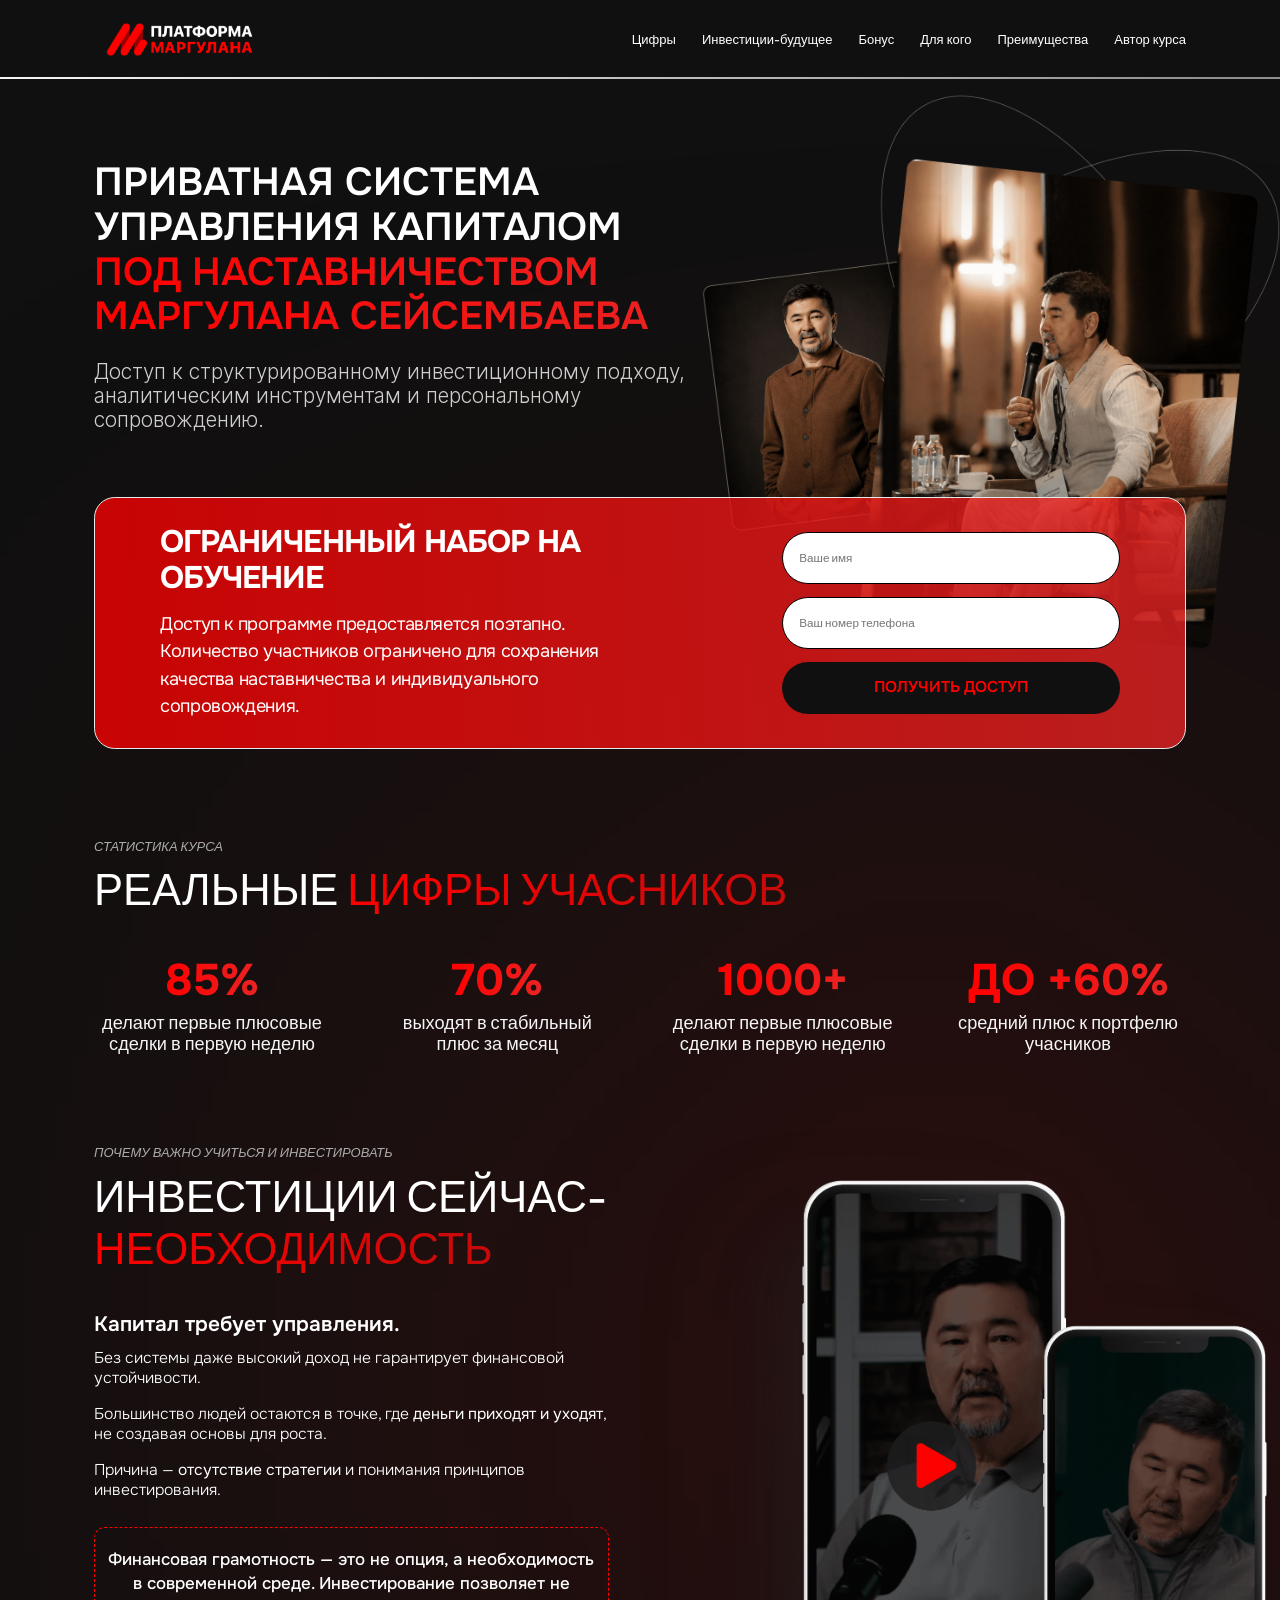
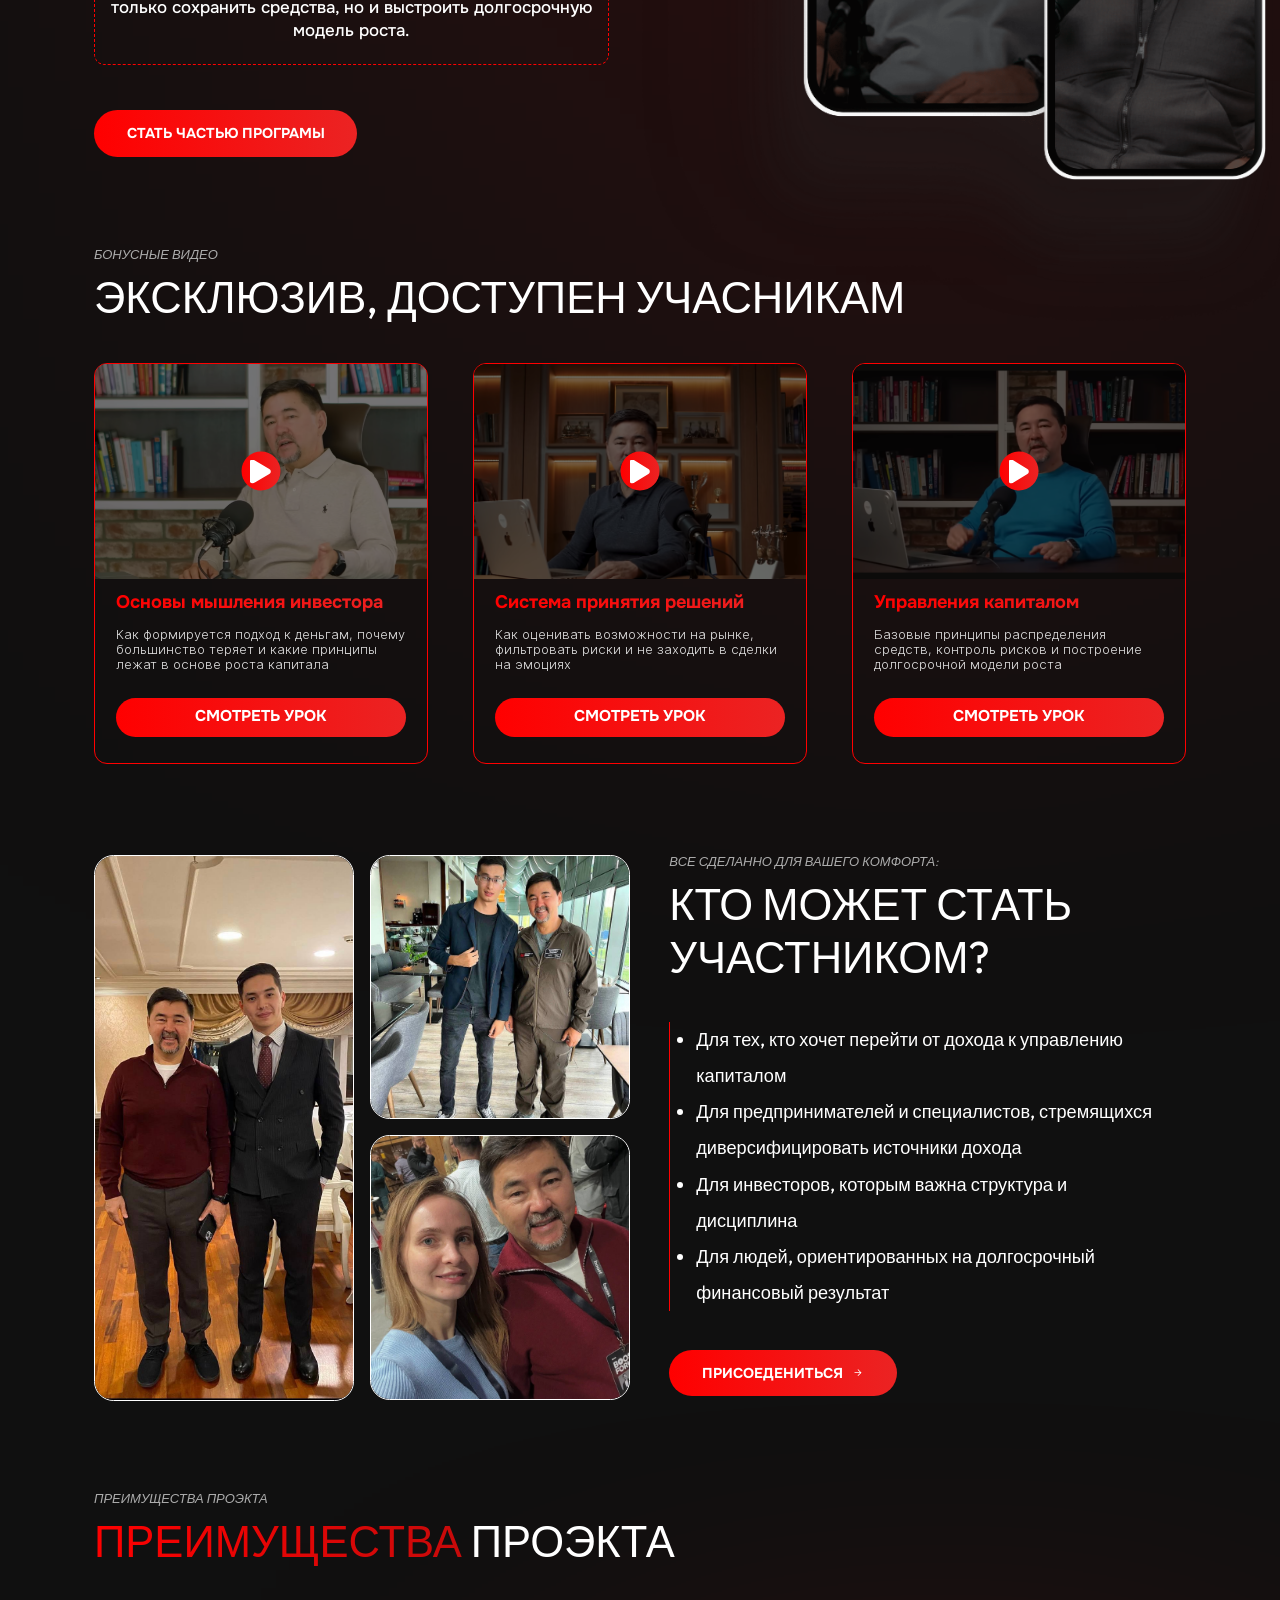
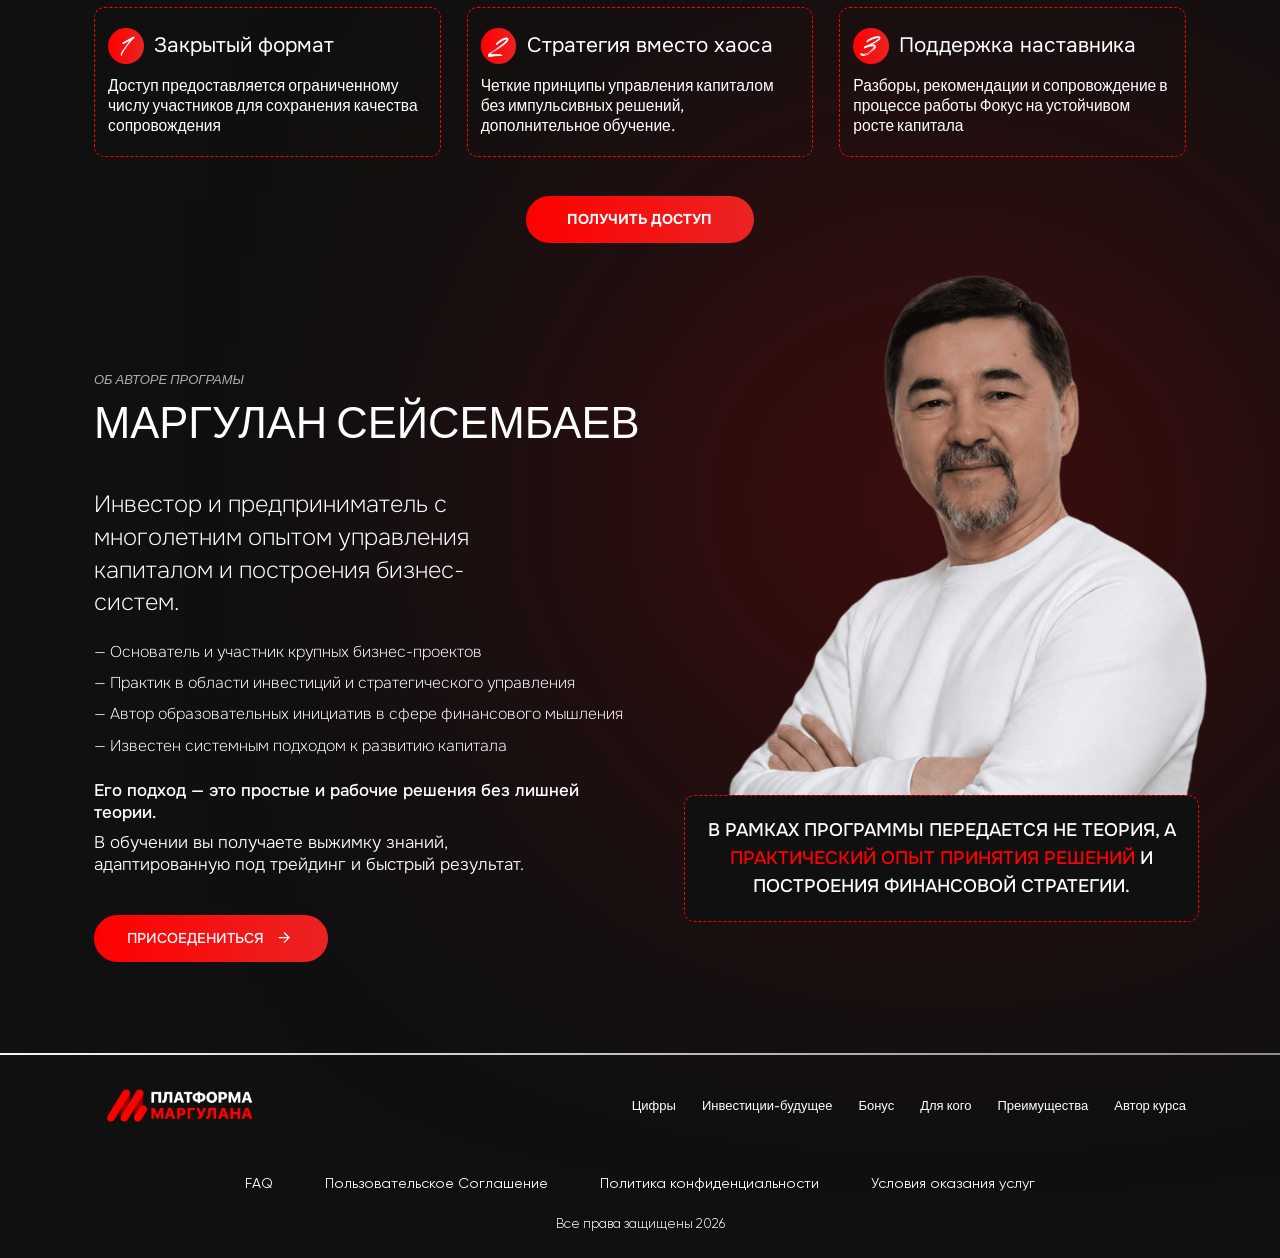
==== commit 0ae1e8c3: "the end" ====
--- a/index.html
+++ b/index.html
@@ -164,6 +164,50 @@
                 </div>
             </section>
             <!-- statistic -->
+
+            <!-- investment -->
+            <section class="investment section-top">
+                <div class="container">
+                    <div class="investment_text">
+                        <div class="section_head">
+                            <h3 class="sub_title">
+                                Почему важно учиться и инвестировать
+                            </h3>
+                            <h2 class="section_title">
+                                инвестиции сейчас- <span>необходимость</span>
+                            </h2>
+                        </div>
+                        <h3 class="title">
+                            Капитал требует управления.
+                        </h3>
+                        <ul>
+                            <li>
+                                Без системы даже высокий доход не гарантирует финансовой устойчивости.
+                            </li>
+                            <li>
+                                Большинство людей остаются в точке, где <b>деньги приходят и уходят</b>, не создавая основы для роста.
+                            </li>
+                            <li>
+                                Причина — <b>отсутствие стратегии</b> и понимания принципов инвестирования.
+                            </li>
+                        </ul>
+                        <div class="investment_img mobile_img">
+                            <img src="./assets/images/investment.png" alt="">
+                        </div>
+                        <p>
+                            Финансовая грамотность — это не опция, а необходимость в современной среде.
+                            Инвестирование позволяет не только сохранить средства, но и выстроить долгосрочную модель роста.
+                        </p>
+                        <button class="btn-red">
+                            Стать частью програмы
+                        </button>
+                    </div>
+                    <div class="investment_img">
+                        <img src="./assets/images/investment.png" alt="">
+                    </div>
+                </div>
+            </section>
+            <!-- investment -->
 
             <!-- video -->
             <section class="video section-top">
--- a/assets/scss/style.css
+++ b/assets/scss/style.css
@@ -819,99 +819,6 @@
   }
 }
 
-.project_blocks {
-  display: grid;
-  grid-template-columns: repeat(3, 1fr);
-  gap: 40rem;
-  margin-bottom: 60rem;
-}
-@media (max-width: 850px) {
-  .project_blocks {
-    grid-template-columns: repeat(1, 1fr);
-    gap: 24rem;
-    margin-bottom: 40rem;
-  }
-}
-.project_block {
-  border-radius: 16rem;
-  padding: 32rem 20rem;
-  display: flex;
-  flex-direction: column;
-  gap: 16rem;
-  border: 2rem dashed #FF0000;
-  border-radius: 16rem;
-}
-.project_block-head {
-  display: flex;
-  align-items: center;
-  gap: 16rem;
-}
-.project_block-head .number {
-  display: flex;
-  align-items: center;
-  justify-content: center;
-  width: 55rem;
-  height: 55rem;
-  border-radius: 50%;
-  display: flex;
-  flex-shrink: 0;
-  background: linear-gradient(90deg, #FF0000 0%, #EB2323 100%);
-  font-family: "Disruptors Script", sans-serif;
-}
-@media (max-width: 850px) {
-  .project_block-head .number {
-    width: 40rem;
-    height: 40rem;
-  }
-}
-.project_block-head .number span {
-  font-weight: 400;
-  font-size: 70rem;
-  line-height: 100%;
-  color: #FFFFFF;
-  text-align: center;
-  transform: translate(-2rem, 7rem);
-}
-@media (max-width: 850px) {
-  .project_block-head .number span {
-    font-size: 50rem;
-    transform: translate(-2rem, 5rem);
-  }
-}
-.project_block-head h3 {
-  font-family: "Onest", sans-serif;
-  font-weight: 400;
-  font-size: 32rem;
-  color: #FFFFFF;
-}
-@media (max-width: 850px) {
-  .project_block-head h3 {
-    font-size: 20rem;
-  }
-}
-.project_block p {
-  font-weight: 400;
-  font-size: 24rem;
-  line-height: 130%;
-  vertical-align: middle;
-  color: #FFFFFF;
-}
-@media (max-width: 850px) {
-  .project_block p {
-    font-size: 16rem;
-  }
-}
-.project .btn-red {
-  width: 350rem;
-  margin: auto;
-  display: block;
-}
-@media (max-width: 850px) {
-  .project .btn-red {
-    width: 100%;
-  }
-}
-
 .statistic {
   padding-top: 140rem;
 }
@@ -973,6 +880,220 @@
 @media (max-width: 850px) {
   .statistic_block span {
     font-size: 20rem;
+  }
+}
+
+.investment .container {
+  position: relative;
+}
+.investment_text {
+  max-width: 800rem;
+}
+.investment_text .title {
+  font-family: "Onest", sans-serif;
+  font-weight: 600;
+  font-size: 32rem;
+  line-height: 100%;
+  letter-spacing: 1%;
+  color: #FFFFFF;
+}
+@media (max-width: 850px) {
+  .investment_text .title {
+    font-weight: 500;
+    font-size: 20rem;
+  }
+}
+.investment_text ul {
+  display: flex;
+  flex-direction: column;
+  gap: 24rem;
+  margin: 20rem 0 40rem 0;
+}
+.investment_text ul li {
+  font-family: "Onest", sans-serif;
+  font-weight: 300;
+  font-size: 24rem;
+  line-height: 130%;
+  letter-spacing: 1%;
+  color: #FFFFFF;
+}
+@media (max-width: 850px) {
+  .investment_text ul li {
+    font-size: 18rem;
+  }
+}
+.investment_text p {
+  border-radius: 16rem;
+  border: 2rem dashed #FF0000;
+  padding: 32rem 20rem;
+  max-width: 792rem;
+  font-family: "Onest", sans-serif;
+  font-weight: 500;
+  font-size: 26rem;
+  line-height: 140%;
+  text-align: center;
+  color: #FFFFFF;
+  margin-bottom: 70rem;
+}
+@media (max-width: 850px) {
+  .investment_text p {
+    padding: 16rem 12rem;
+    font-size: 18rem;
+    margin: 40rem 0;
+  }
+}
+.investment_img {
+  position: absolute;
+  top: 0;
+  right: -74rem;
+  width: 728rem;
+  z-index: -1;
+}
+@media (max-width: 850px) {
+  .investment_img {
+    display: none;
+    right: 0;
+    left: 0;
+    margin: auto;
+  }
+}
+.investment_img img {
+  position: absolute;
+  top: -100rem;
+  right: -74rem;
+  min-width: 1100rem;
+}
+.investment_img::before {
+  content: "";
+  position: absolute;
+  width: 500rem;
+  height: 760rem;
+  background: rgb(255, 0, 0);
+  filter: blur(405px);
+  z-index: -1;
+}
+.investment .mobile_img {
+  display: none;
+  position: relative;
+  width: 350rem;
+  height: 448rem;
+}
+@media (max-width: 850px) {
+  .investment .mobile_img {
+    display: block;
+  }
+}
+.investment .mobile_img img {
+  position: absolute;
+  top: -55rem;
+  right: 0;
+  min-width: 500rem;
+}
+.investment .mobile_img::before {
+  content: "";
+  position: absolute;
+  width: 240rem;
+  height: 360rem;
+  background: rgb(255, 0, 0);
+  filter: blur(205px);
+  z-index: -1;
+}
+@media (max-width: 850px) {
+  .investment .btn-red {
+    width: 100%;
+  }
+}
+
+.project_blocks {
+  display: grid;
+  grid-template-columns: repeat(3, 1fr);
+  gap: 40rem;
+  margin-bottom: 60rem;
+}
+@media (max-width: 850px) {
+  .project_blocks {
+    grid-template-columns: repeat(1, 1fr);
+    gap: 24rem;
+    margin-bottom: 40rem;
+  }
+}
+.project_block {
+  border-radius: 16rem;
+  padding: 32rem 20rem;
+  display: flex;
+  flex-direction: column;
+  gap: 16rem;
+  border: 2rem dashed #FF0000;
+  border-radius: 16rem;
+}
+.project_block-head {
+  display: flex;
+  align-items: center;
+  gap: 16rem;
+}
+.project_block-head .number {
+  display: flex;
+  align-items: center;
+  justify-content: center;
+  width: 55rem;
+  height: 55rem;
+  border-radius: 50%;
+  display: flex;
+  flex-shrink: 0;
+  background: linear-gradient(90deg, #FF0000 0%, #EB2323 100%);
+  font-family: "Disruptors Script", sans-serif;
+}
+@media (max-width: 850px) {
+  .project_block-head .number {
+    width: 40rem;
+    height: 40rem;
+  }
+}
+.project_block-head .number span {
+  font-weight: 400;
+  font-size: 70rem;
+  line-height: 100%;
+  color: #FFFFFF;
+  text-align: center;
+  transform: translate(-2rem, 7rem);
+}
+@media (max-width: 850px) {
+  .project_block-head .number span {
+    font-size: 50rem;
+    transform: translate(-2rem, 5rem);
+  }
+}
+.project_block-head h3 {
+  font-family: "Onest", sans-serif;
+  font-weight: 400;
+  font-size: 32rem;
+  color: #FFFFFF;
+}
+@media (max-width: 850px) {
+  .project_block-head h3 {
+    font-size: 20rem;
+  }
+}
+.project_block p {
+  font-weight: 400;
+  font-size: 24rem;
+  line-height: 130%;
+  vertical-align: middle;
+  color: #FFFFFF;
+}
+@media (max-width: 850px) {
+  .project_block p {
+    font-size: 16rem;
+  }
+}
+.project .btn-red {
+  width: 350rem;
+  margin: auto;
+  display: block;
+}
+@media (max-width: 850px) {
+  .project .btn-red {
+    width: 100%;
   }
 }
 
